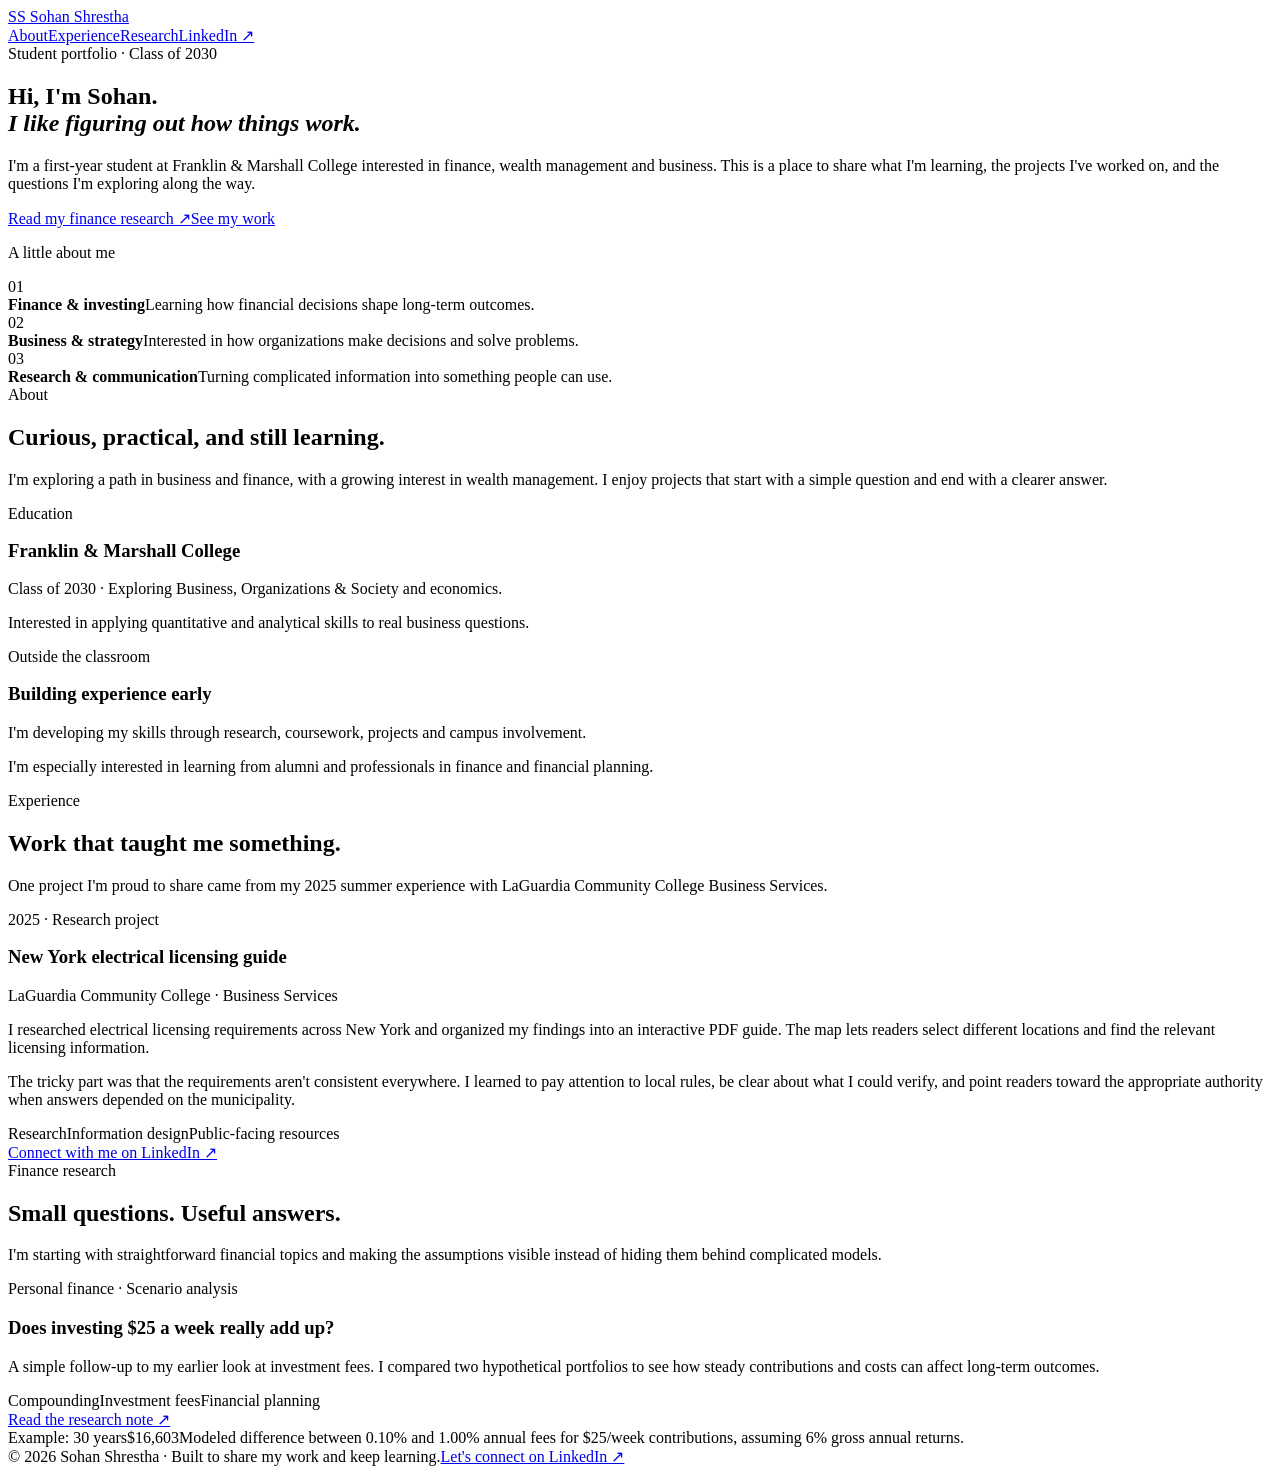
==== index.html @ 9efd0f96 "Add personal finance portfolio homepage" ====
<!doctype html><html lang="en"><head><meta charset="utf-8"><meta name="viewport" content="width=device-width, initial-scale=1"><meta name="description" content="Sohan Shrestha's personal website. A Franklin & Marshall College student interested in finance, wealth management, business and independent research."><title>Sohan Shrestha | Finance & Research</title><link rel="icon" type="image/svg+xml" href="favicon.svg"><link rel="stylesheet" href="styles.css"></head><body>
<header class="site-header"><nav class="nav wrap" aria-label="Main navigation"><a class="brand" href="index.html"><span class="brand-mark">SS</span> Sohan Shrestha</a><div class="nav-links"><a href="#about">About</a><a href="#experience">Experience</a><a href="#research">Research</a><a class="nav-cta" href="https://www.linkedin.com/in/sohvn/" target="_blank" rel="noopener noreferrer">LinkedIn ↗</a></div></nav></header>
<main><section class="hero wrap"><div class="hero-grid"><div><span class="eyebrow">Student portfolio · Class of 2030</span><h1>Hi, I'm Sohan.<br><em>I like figuring out how things work.</em></h1><p class="lead">I'm a first-year student at Franklin & Marshall College interested in finance, wealth management and business. This is a place to share what I'm learning, the projects I've worked on, and the questions I'm exploring along the way.</p><div class="actions"><a class="btn primary" href="research.html">Read my finance research ↗</a><a class="btn secondary" href="#experience">See my work</a></div></div><aside class="profile-note" aria-label="Current interests"><p class="small-title">A little about me</p><div class="note-line"><div class="note-icon">01</div><div><strong>Finance & investing</strong><span>Learning how financial decisions shape long-term outcomes.</span></div></div><div class="note-line"><div class="note-icon">02</div><div><strong>Business & strategy</strong><span>Interested in how organizations make decisions and solve problems.</span></div></div><div class="note-line"><div class="note-icon">03</div><div><strong>Research & communication</strong><span>Turning complicated information into something people can use.</span></div></div></aside></div></section>
<section class="section" id="about"><div class="wrap"><div class="section-header"><span class="eyebrow">About</span><h2>Curious, practical, and still learning.</h2><p class="section-intro">I'm exploring a path in business and finance, with a growing interest in wealth management. I enjoy projects that start with a simple question and end with a clearer answer.</p></div><div class="split"><div class="card"><span class="pill">Education</span><h3 style="margin-top:17px">Franklin & Marshall College</h3><p>Class of 2030 · Exploring Business, Organizations & Society and economics.</p><p>Interested in applying quantitative and analytical skills to real business questions.</p></div><div class="card"><span class="pill">Outside the classroom</span><h3 style="margin-top:17px">Building experience early</h3><p>I'm developing my skills through research, coursework, projects and campus involvement.</p><p>I'm especially interested in learning from alumni and professionals in finance and financial planning.</p></div></div></div></section>
<section class="section" id="experience"><div class="wrap"><div class="section-header"><span class="eyebrow">Experience</span><h2>Work that taught me something.</h2><p class="section-intro">One project I'm proud to share came from my 2025 summer experience with LaGuardia Community College Business Services.</p></div><div class="card"><span class="pill">2025 · Research project</span><h3 style="margin-top:17px">New York electrical licensing guide</h3><div class="experience-meta">LaGuardia Community College · Business Services</div><p>I researched electrical licensing requirements across New York and organized my findings into an interactive PDF guide. The map lets readers select different locations and find the relevant licensing information.</p><p>The tricky part was that the requirements aren't consistent everywhere. I learned to pay attention to local rules, be clear about what I could verify, and point readers toward the appropriate authority when answers depended on the municipality.</p><div class="mini-tags"><span class="mini-tag">Research</span><span class="mini-tag">Information design</span><span class="mini-tag">Public-facing resources</span></div><a class="text-link" href="https://www.linkedin.com/in/sohvn/" target="_blank" rel="noopener noreferrer">Connect with me on LinkedIn ↗</a></div></div></section>
<section class="section" id="research"><div class="wrap"><div class="section-header"><span class="eyebrow">Finance research</span><h2>Small questions. Useful answers.</h2><p class="section-intro">I'm starting with straightforward financial topics and making the assumptions visible instead of hiding them behind complicated models.</p></div><article class="research-card"><div class="research-content"><span class="pill">Personal finance · Scenario analysis</span><h3>Does investing $25 a week really add up?</h3><p>A simple follow-up to my earlier look at investment fees. I compared two hypothetical portfolios to see how steady contributions and costs can affect long-term outcomes.</p><div class="mini-tags"><span class="mini-tag">Compounding</span><span class="mini-tag">Investment fees</span><span class="mini-tag">Financial planning</span></div><a class="text-link" href="research.html">Read the research note ↗</a></div><div class="research-stats"><span class="label">Example: 30 years</span><span class="big-number">$16,603</span><span class="sub">Modeled difference between 0.10% and 1.00% annual fees for $25/week contributions, assuming 6% gross annual returns.</span></div></article></div></section></main>
<footer class="footer"><div class="wrap footer-inner"><span>© 2026 Sohan Shrestha · Built to share my work and keep learning.</span><a href="https://www.linkedin.com/in/sohvn/" target="_blank" rel="noopener noreferrer">Let's connect on LinkedIn ↗</a></div></footer></body></html>
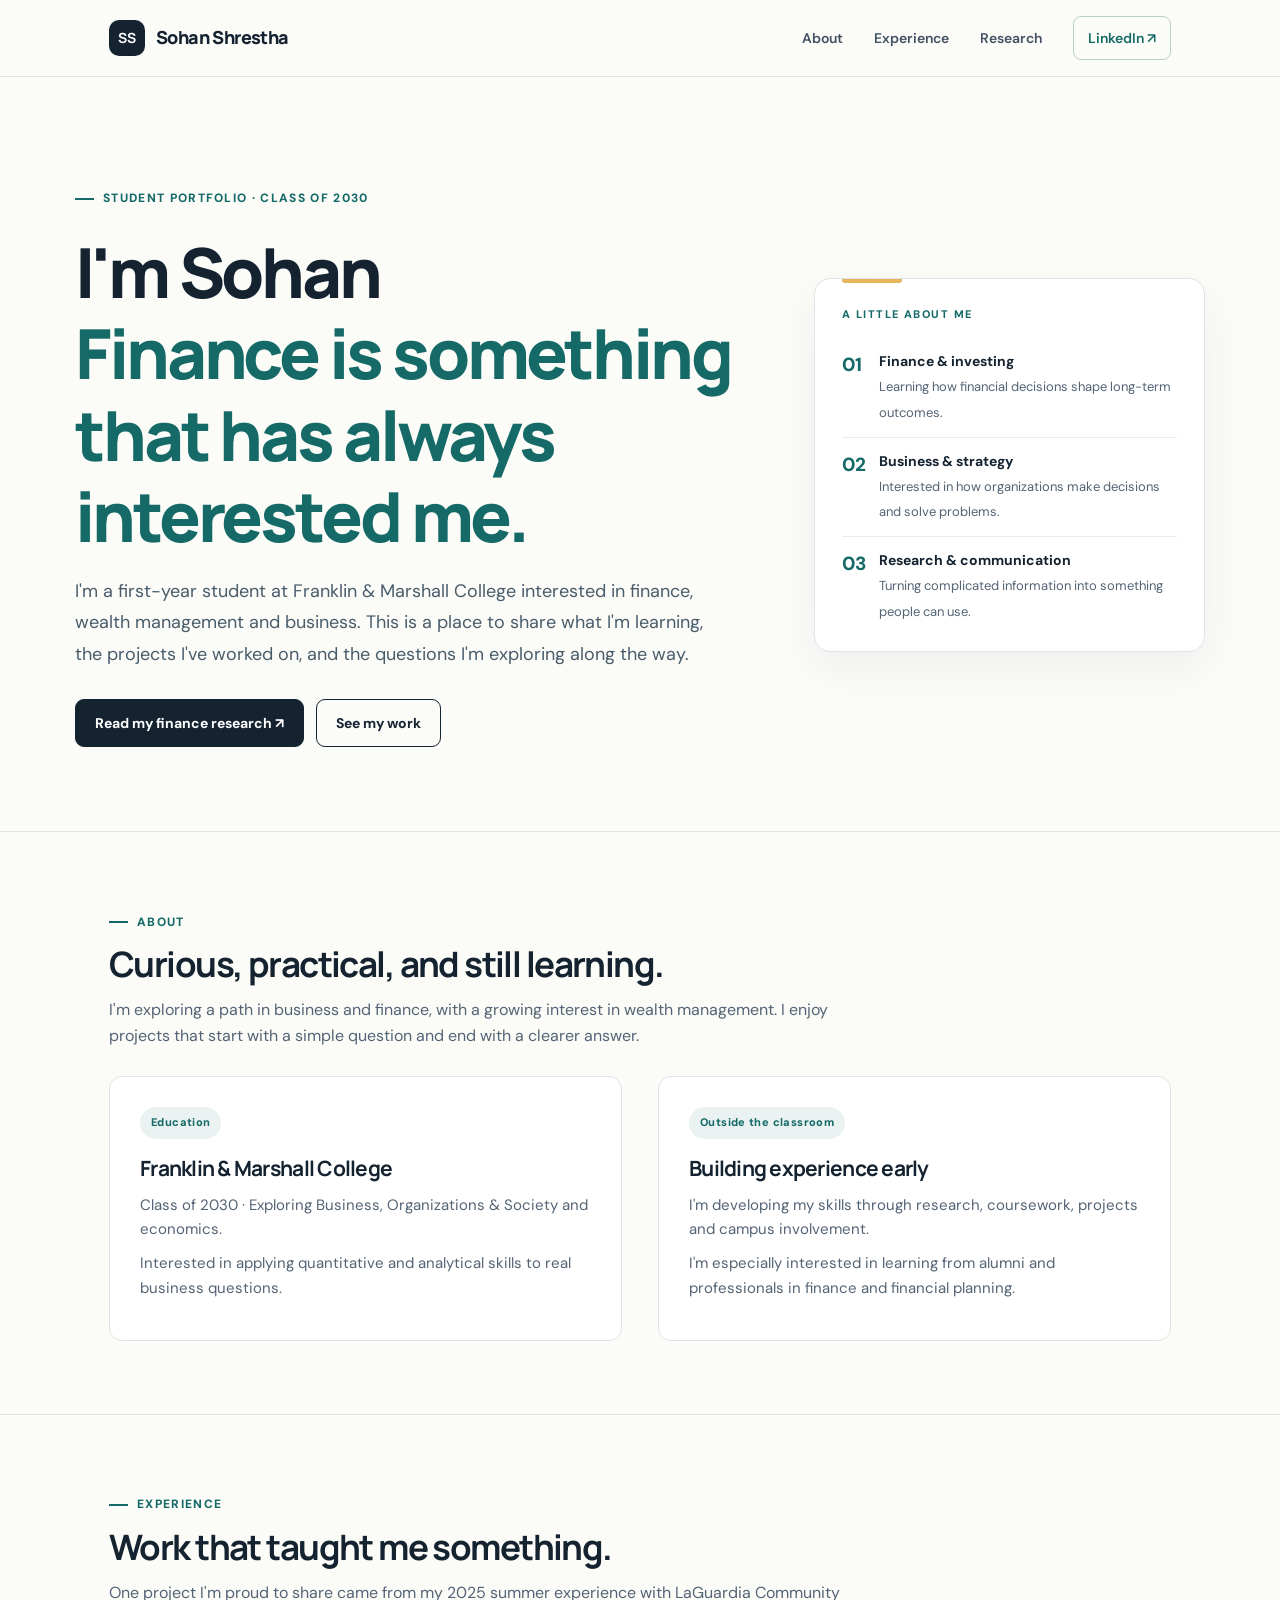
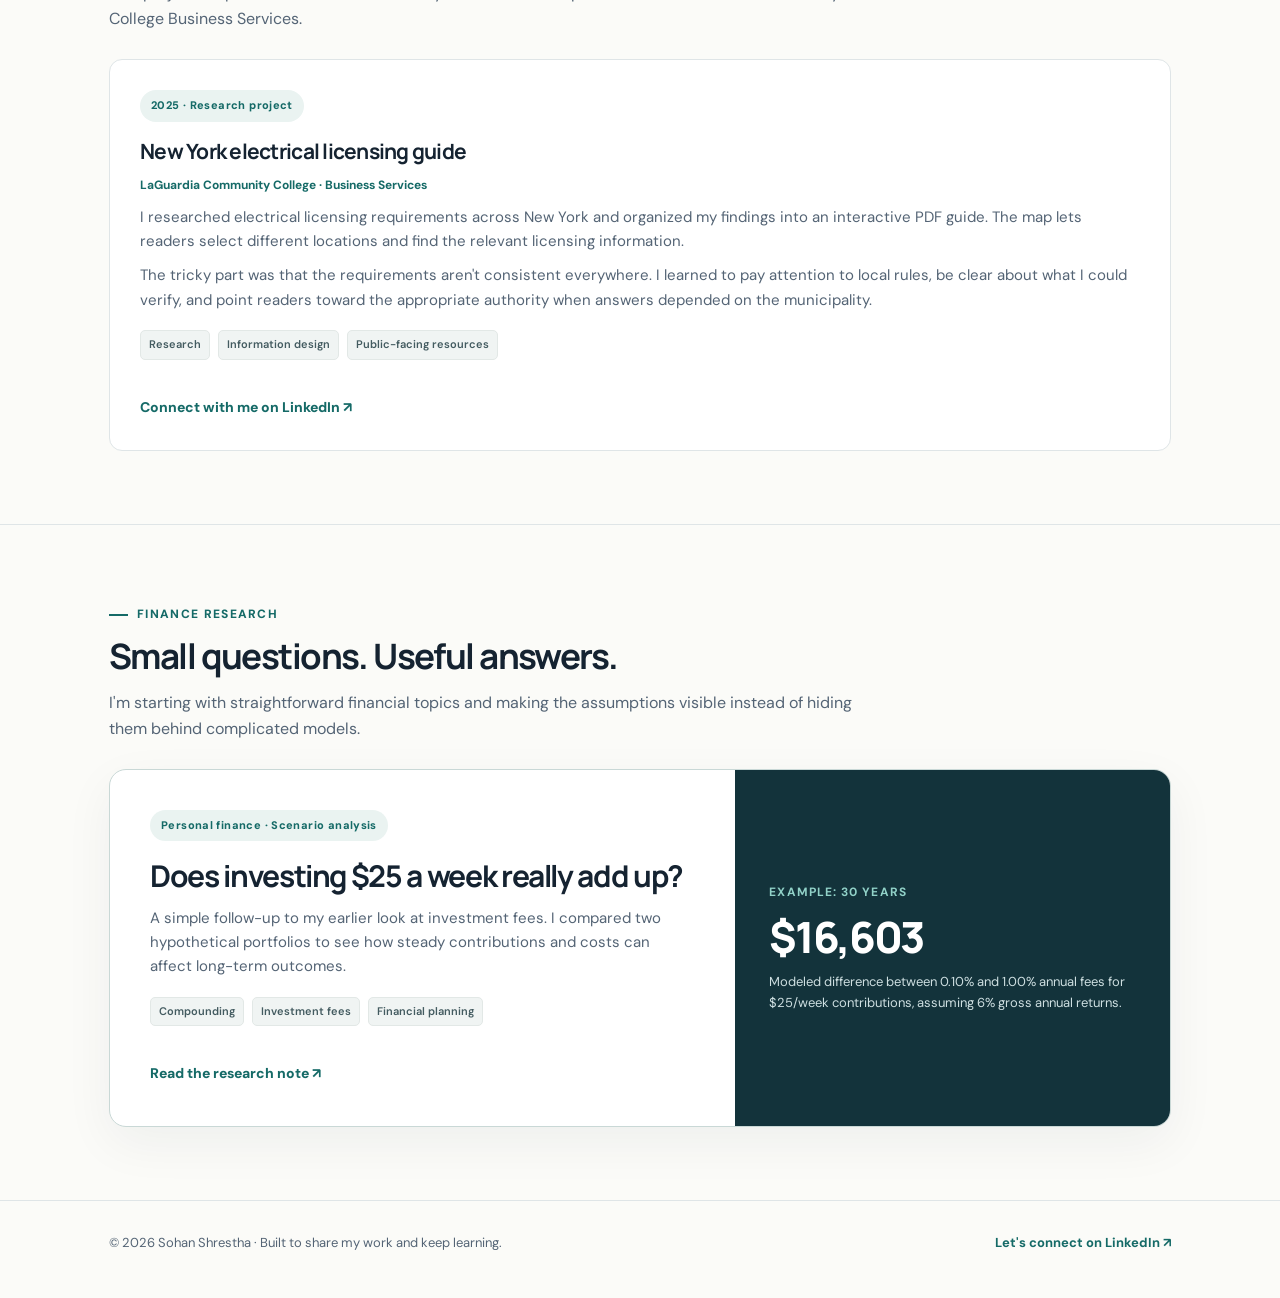
==== commit 6022871e: "Update index.html" ====
--- a/index.html
+++ b/index.html
@@ -1,7 +1,7 @@
 <!doctype html><html lang="en"><head><meta charset="utf-8"><meta name="viewport" content="width=device-width, initial-scale=1"><meta name="description" content="Sohan Shrestha's personal website. A Franklin & Marshall College student interested in finance, wealth management, business and independent research."><title>Sohan Shrestha | Finance & Research</title><link rel="icon" type="image/svg+xml" href="favicon.svg"><link rel="stylesheet" href="styles.css"></head><body>
 <header class="site-header"><nav class="nav wrap" aria-label="Main navigation"><a class="brand" href="index.html"><span class="brand-mark">SS</span> Sohan Shrestha</a><div class="nav-links"><a href="#about">About</a><a href="#experience">Experience</a><a href="#research">Research</a><a class="nav-cta" href="https://www.linkedin.com/in/sohvn/" target="_blank" rel="noopener noreferrer">LinkedIn ↗</a></div></nav></header>
-<main><section class="hero wrap"><div class="hero-grid"><div><span class="eyebrow">Student portfolio · Class of 2030</span><h1>Hi, I'm Sohan.<br><em>I like figuring out how things work.</em></h1><p class="lead">I'm a first-year student at Franklin & Marshall College interested in finance, wealth management and business. This is a place to share what I'm learning, the projects I've worked on, and the questions I'm exploring along the way.</p><div class="actions"><a class="btn primary" href="research.html">Read my finance research ↗</a><a class="btn secondary" href="#experience">See my work</a></div></div><aside class="profile-note" aria-label="Current interests"><p class="small-title">A little about me</p><div class="note-line"><div class="note-icon">01</div><div><strong>Finance & investing</strong><span>Learning how financial decisions shape long-term outcomes.</span></div></div><div class="note-line"><div class="note-icon">02</div><div><strong>Business & strategy</strong><span>Interested in how organizations make decisions and solve problems.</span></div></div><div class="note-line"><div class="note-icon">03</div><div><strong>Research & communication</strong><span>Turning complicated information into something people can use.</span></div></div></aside></div></section>
+<main><section class="hero wrap"><div class="hero-grid"><div><span class="eyebrow">Student portfolio · Class of 2030</span><h1>I'm Sohan<br><em>Finance is something that has always interested me.</em></h1><p class="lead">I'm a first-year student at Franklin & Marshall College interested in finance, wealth management and business. This is a place to share what I'm learning, the projects I've worked on, and the questions I'm exploring along the way.</p><div class="actions"><a class="btn primary" href="research.html">Read my finance research ↗</a><a class="btn secondary" href="#experience">See my work</a></div></div><aside class="profile-note" aria-label="Current interests"><p class="small-title">A little about me</p><div class="note-line"><div class="note-icon">01</div><div><strong>Finance & investing</strong><span>Learning how financial decisions shape long-term outcomes.</span></div></div><div class="note-line"><div class="note-icon">02</div><div><strong>Business & strategy</strong><span>Interested in how organizations make decisions and solve problems.</span></div></div><div class="note-line"><div class="note-icon">03</div><div><strong>Research & communication</strong><span>Turning complicated information into something people can use.</span></div></div></aside></div></section>
 <section class="section" id="about"><div class="wrap"><div class="section-header"><span class="eyebrow">About</span><h2>Curious, practical, and still learning.</h2><p class="section-intro">I'm exploring a path in business and finance, with a growing interest in wealth management. I enjoy projects that start with a simple question and end with a clearer answer.</p></div><div class="split"><div class="card"><span class="pill">Education</span><h3 style="margin-top:17px">Franklin & Marshall College</h3><p>Class of 2030 · Exploring Business, Organizations & Society and economics.</p><p>Interested in applying quantitative and analytical skills to real business questions.</p></div><div class="card"><span class="pill">Outside the classroom</span><h3 style="margin-top:17px">Building experience early</h3><p>I'm developing my skills through research, coursework, projects and campus involvement.</p><p>I'm especially interested in learning from alumni and professionals in finance and financial planning.</p></div></div></div></section>
 <section class="section" id="experience"><div class="wrap"><div class="section-header"><span class="eyebrow">Experience</span><h2>Work that taught me something.</h2><p class="section-intro">One project I'm proud to share came from my 2025 summer experience with LaGuardia Community College Business Services.</p></div><div class="card"><span class="pill">2025 · Research project</span><h3 style="margin-top:17px">New York electrical licensing guide</h3><div class="experience-meta">LaGuardia Community College · Business Services</div><p>I researched electrical licensing requirements across New York and organized my findings into an interactive PDF guide. The map lets readers select different locations and find the relevant licensing information.</p><p>The tricky part was that the requirements aren't consistent everywhere. I learned to pay attention to local rules, be clear about what I could verify, and point readers toward the appropriate authority when answers depended on the municipality.</p><div class="mini-tags"><span class="mini-tag">Research</span><span class="mini-tag">Information design</span><span class="mini-tag">Public-facing resources</span></div><a class="text-link" href="https://www.linkedin.com/in/sohvn/" target="_blank" rel="noopener noreferrer">Connect with me on LinkedIn ↗</a></div></div></section>
 <section class="section" id="research"><div class="wrap"><div class="section-header"><span class="eyebrow">Finance research</span><h2>Small questions. Useful answers.</h2><p class="section-intro">I'm starting with straightforward financial topics and making the assumptions visible instead of hiding them behind complicated models.</p></div><article class="research-card"><div class="research-content"><span class="pill">Personal finance · Scenario analysis</span><h3>Does investing $25 a week really add up?</h3><p>A simple follow-up to my earlier look at investment fees. I compared two hypothetical portfolios to see how steady contributions and costs can affect long-term outcomes.</p><div class="mini-tags"><span class="mini-tag">Compounding</span><span class="mini-tag">Investment fees</span><span class="mini-tag">Financial planning</span></div><a class="text-link" href="research.html">Read the research note ↗</a></div><div class="research-stats"><span class="label">Example: 30 years</span><span class="big-number">$16,603</span><span class="sub">Modeled difference between 0.10% and 1.00% annual fees for $25/week contributions, assuming 6% gross annual returns.</span></div></article></div></section></main>
-<footer class="footer"><div class="wrap footer-inner"><span>© 2026 Sohan Shrestha · Built to share my work and keep learning.</span><a href="https://www.linkedin.com/in/sohvn/" target="_blank" rel="noopener noreferrer">Let's connect on LinkedIn ↗</a></div></footer></body></html>+<footer class="footer"><div class="wrap footer-inner"><span>© 2026 Sohan Shrestha · Built to share my work and keep learning.</span><a href="https://www.linkedin.com/in/sohvn/" target="_blank" rel="noopener noreferrer">Let's connect on LinkedIn ↗</a></div></footer></body></html>
--- a/styles.css
+++ b/styles.css
@@ -0,0 +1,7 @@
+@import url('https://fonts.googleapis.com/css2?family=DM+Sans:wght@400;500;600;700&family=Manrope:wght@400;500;600;700;800&display=swap');
+:root {--bg:#fbfbf8;--surface:#ffffff;--ink:#152331;--muted:#546475;--line:#dfe5e7;--accent:#156a67;--pale:#eaf3f1;--gold:#e7b45b;--shadow:0 16px 50px rgba(14,38,47,.055)}
+*{box-sizing:border-box}html{scroll-behavior:smooth}body{background:var(--bg);color:var(--ink);margin:0;font-family:'DM Sans',system-ui,-apple-system,BlinkMacSystemFont,'Segoe UI',sans-serif;line-height:1.62}a{color:inherit}a:focus-visible,button:focus-visible,input:focus-visible{outline:3px solid #73b8b0;outline-offset:3px}a{text-decoration:none}.wrap{max-width:1130px;margin:auto;padding:0 34px}.site-header{background:rgba(251,251,248,.94);border-bottom:1px solid var(--line);position:sticky;top:0;z-index:20;backdrop-filter:blur(16px)}.nav{height:76px;display:flex;justify-content:space-between;align-items:center;gap:24px}.brand{display:flex;align-items:center;gap:11px;font-weight:800;letter-spacing:-.6px;font-family:Manrope,system-ui;font-size:18px}.brand-mark{display:inline-grid;place-items:center;background:var(--ink);color:#fff;border-radius:10px;width:36px;height:36px;font-weight:700;font-size:14px;letter-spacing:0}.nav-links{display:flex;align-items:center;gap:31px;font-size:14px;font-weight:600;color:#415062}.nav-links a:hover{color:var(--accent)}.nav-links .nav-cta{border:1px solid #b8cecc;color:var(--accent);padding:10px 14px;border-radius:8px}.hero{padding:105px 0 84px}.hero-grid{display:grid;grid-template-columns:1.4fr .83fr;gap:80px;align-items:center}.eyebrow{display:inline-flex;align-items:center;gap:9px;font-size:12px;letter-spacing:.11em;text-transform:uppercase;color:var(--accent);font-weight:800}.eyebrow::before{content:"";display:inline-block;width:19px;height:2px;background:var(--accent)}h1,h2,h3,p{margin-top:0}h1,h2,h3{font-family:Manrope,system-ui;line-height:1.18;letter-spacing:-.045em}h1{font-size:clamp(42px,5.5vw,69px);margin:22px 0 20px;max-width:760px;font-weight:800}h1 em{font-style:normal;color:var(--accent)}.lead{font-size:18px;line-height:1.73;color:#485c6a;max-width:690px;margin-bottom:29px}.actions{display:flex;flex-wrap:wrap;gap:12px}.btn{display:inline-flex;align-items:center;justify-content:center;padding:12px 19px;border-radius:9px;font-weight:700;font-size:14px;border:1px solid var(--ink);transition:.18s;cursor:pointer}.btn.primary{background:var(--ink);color:#fff}.btn.primary:hover{background:var(--accent);border-color:var(--accent)}.btn.secondary{background:transparent;color:var(--ink)}.btn.secondary:hover{background:var(--pale)}.profile-note{background:var(--surface);border:1px solid var(--line);border-radius:16px;padding:27px;box-shadow:var(--shadow);position:relative}.profile-note::before{content:'';position:absolute;width:60px;height:4px;background:var(--gold);top:0;left:27px;border-radius:0 0 3px 3px}.small-title{font-size:11px;letter-spacing:.13em;text-transform:uppercase;font-weight:800;color:var(--accent);margin-bottom:15px}.note-line{display:flex;gap:13px;align-items:flex-start;padding:12px 0;border-bottom:1px solid #e8ecec}.note-line:last-child{border-bottom:0;padding-bottom:0}.note-icon{color:var(--accent);font-weight:800;font-size:19px;width:24px;flex-shrink:0}.note-line strong{display:block;font-size:14px}.note-line span{color:var(--muted);font-size:13px}.section{padding:73px 0;border-top:1px solid var(--line)}.section-header{max-width:750px;margin-bottom:27px}.section-header h2{font-size:35px;margin:12px 0}.section-intro{color:var(--muted);font-size:16px}.split{display:grid;grid-template-columns:1fr 1fr;gap:36px}.card{background:var(--surface);border:1px solid var(--line);border-radius:13px;padding:30px}.card h3{font-size:21px;letter-spacing:-.035em;margin:0 0 12px}.card p{color:var(--muted);font-size:15px;margin-bottom:10px}.pill{display:inline-flex;border-radius:100px;font-size:11px;letter-spacing:.035em;font-weight:800;padding:7px 11px;background:var(--pale);color:var(--accent)}.experience-meta{color:var(--accent);font-weight:700;font-size:12px;margin:13px 0 9px}.research-card{border:1px solid #c9d8d6;border-radius:17px;display:grid;grid-template-columns:1.18fr .82fr;overflow:hidden;background:#fff;box-shadow:var(--shadow)}.research-content{padding:40px}.research-content h3{font-size:30px;margin:17px 0 12px}.research-content p{font-size:15px;color:var(--muted);max-width:620px}.research-stats{background:#13333b;color:#fff;padding:44px 34px;display:flex;flex-direction:column;justify-content:center;gap:11px}.big-number{font-size:43px;font-family:Manrope;letter-spacing:-.055em;font-weight:800;line-height:1.1}.research-stats .sub{font-size:13px;color:#cedfe1}.research-stats .label{color:#91d2c8;font-size:12px;text-transform:uppercase;letter-spacing:.09em;font-weight:700}.text-link{display:inline-flex;color:var(--accent);font-weight:800;font-size:14px;gap:9px;margin-top:18px}.text-link:hover{text-decoration:underline}.mini-tags{display:flex;flex-wrap:wrap;gap:8px;margin:18px 0}.mini-tag{background:#f0f4f3;border:1px solid #e2e8e6;color:#435b60;border-radius:5px;padding:5px 8px;font-size:11px;font-weight:600}.footer{border-top:1px solid var(--line);padding:31px 0 45px;color:var(--muted);font-size:13px}.footer-inner{display:flex;align-items:center;justify-content:space-between;gap:15px}.footer a{font-weight:700;color:var(--accent)}
+/* Research */
+.article-hero{padding:77px 0 40px}.article-hero h1{font-size:clamp(35px,5vw,59px);max-width:850px;margin:17px 0}.article-hero .lead{max-width:780px}.article-kicker{font-size:12px;color:#667b7f;font-weight:600}.back{font-size:13px;color:var(--accent);font-weight:800}.article-body{max-width:875px;margin:auto;padding:0 34px 80px}.article-body section{margin:39px 0}.article-body h2{font-size:27px;margin-bottom:13px}.article-body p{font-size:16px;color:#425562}.metric-grid{display:grid;grid-template-columns:repeat(3,1fr);gap:13px;margin:27px 0}.metric{padding:20px;border-radius:12px;border:1px solid var(--line);background:#fff}.metric span{display:block;color:#61707c;font-size:12px;margin-bottom:7px}.metric strong{display:block;font-family:Manrope;font-size:25px;letter-spacing:-.05em}.table-wrap{overflow-x:auto;border:1px solid var(--line);border-radius:11px;background:#fff}table{width:100%;border-collapse:collapse;min-width:560px}th{text-align:left;background:#eff5f3;font-size:12px;color:#345257;padding:14px}td{padding:14px;font-size:14px;border-top:1px solid var(--line)}td:not(:first-child),th:not(:first-child){text-align:right;font-variant-numeric:tabular-nums}.caption{font-size:12px!important;color:#637580!important;line-height:1.6;margin-top:9px}.callout{border-left:4px solid var(--accent);background:var(--pale);padding:18px 22px;border-radius:0 10px 10px 0}.callout p{margin:0!important;color:#315553!important}.sources{padding-left:18px;color:#435a65}.sources li{margin-bottom:9px;overflow-wrap:anywhere}.sources a{color:var(--accent);text-decoration:underline}.calculator{border:1px solid #c8d8d6;background:white;border-radius:15px;padding:24px;box-shadow:var(--shadow)}.calc-header{display:flex;align-items:center;justify-content:space-between;gap:14px;margin-bottom:15px}.calc-header h3{margin:0;font-size:21px}.calc-controls{display:grid;grid-template-columns:1fr 1fr;gap:18px}.calc-field label{display:block;font-size:12px;color:#576a75;font-weight:800;margin-bottom:7px}.calc-field select,.calc-field input{width:100%;background:#fff;border:1px solid #cbd8d8;border-radius:7px;color:var(--ink);font:inherit;font-size:15px;padding:10px}.calc-results{display:grid;grid-template-columns:1fr 1fr;gap:10px;margin-top:19px}.calc-result{padding:16px;background:#f0f5f3;border-radius:9px}.calc-result b{display:block;font-size:26px;letter-spacing:-.03em;font-family:Manrope}.calc-result small{color:var(--muted);font-size:12px}.calc-result.good{background:#e1f1ee}.viz{display:grid;gap:13px;margin:24px 0}.bar-row{display:grid;grid-template-columns:130px 1fr 95px;gap:12px;align-items:center;font-size:12px;font-weight:700}.bar-track{height:17px;border-radius:3px;background:#e8eeee;overflow:hidden}.bar-fill{height:100%;border-radius:3px;background:var(--accent)}.bar-fill.expensive{background:#9eaeae}.key-points{padding-left:22px;color:#425562}.key-points li{margin-bottom:8px}.note{font-size:13px;color:#657680}.noscript{color:#8d3d2f}
+@media(max-width:850px){.hero-grid,.research-card,.split{grid-template-columns:1fr}.hero{padding:76px 0 60px}.hero-grid{gap:33px}.research-stats{min-height:160px}.nav-links{gap:14px}.nav-links a:nth-child(2){display:none}.bar-row{grid-template-columns:110px 1fr 82px}.wrap{padding:0 23px}}
+@media(max-width:560px){.nav{height:66px}.brand{font-size:15px}.nav-links{font-size:12px;gap:10px}.nav-links a:nth-child(1){display:none}.nav-links .nav-cta{padding:8px 10px}h1{font-size:42px}.lead{font-size:16px}.hero{padding:52px 0 44px}.section{padding:52px 0}.section-header h2{font-size:30px}.card{padding:23px}.research-content{padding:25px}.research-content h3{font-size:25px}.research-stats{padding:28px}.footer-inner{align-items:flex-start;flex-direction:column}.article-hero{padding:49px 0 25px}.article-body{padding:0 22px 55px}.metric-grid{grid-template-columns:1fr}.metric{padding:16px}.calc-controls,.calc-results{grid-template-columns:1fr}.bar-row{grid-template-columns:87px 1fr 72px;gap:8px;font-size:11px}}
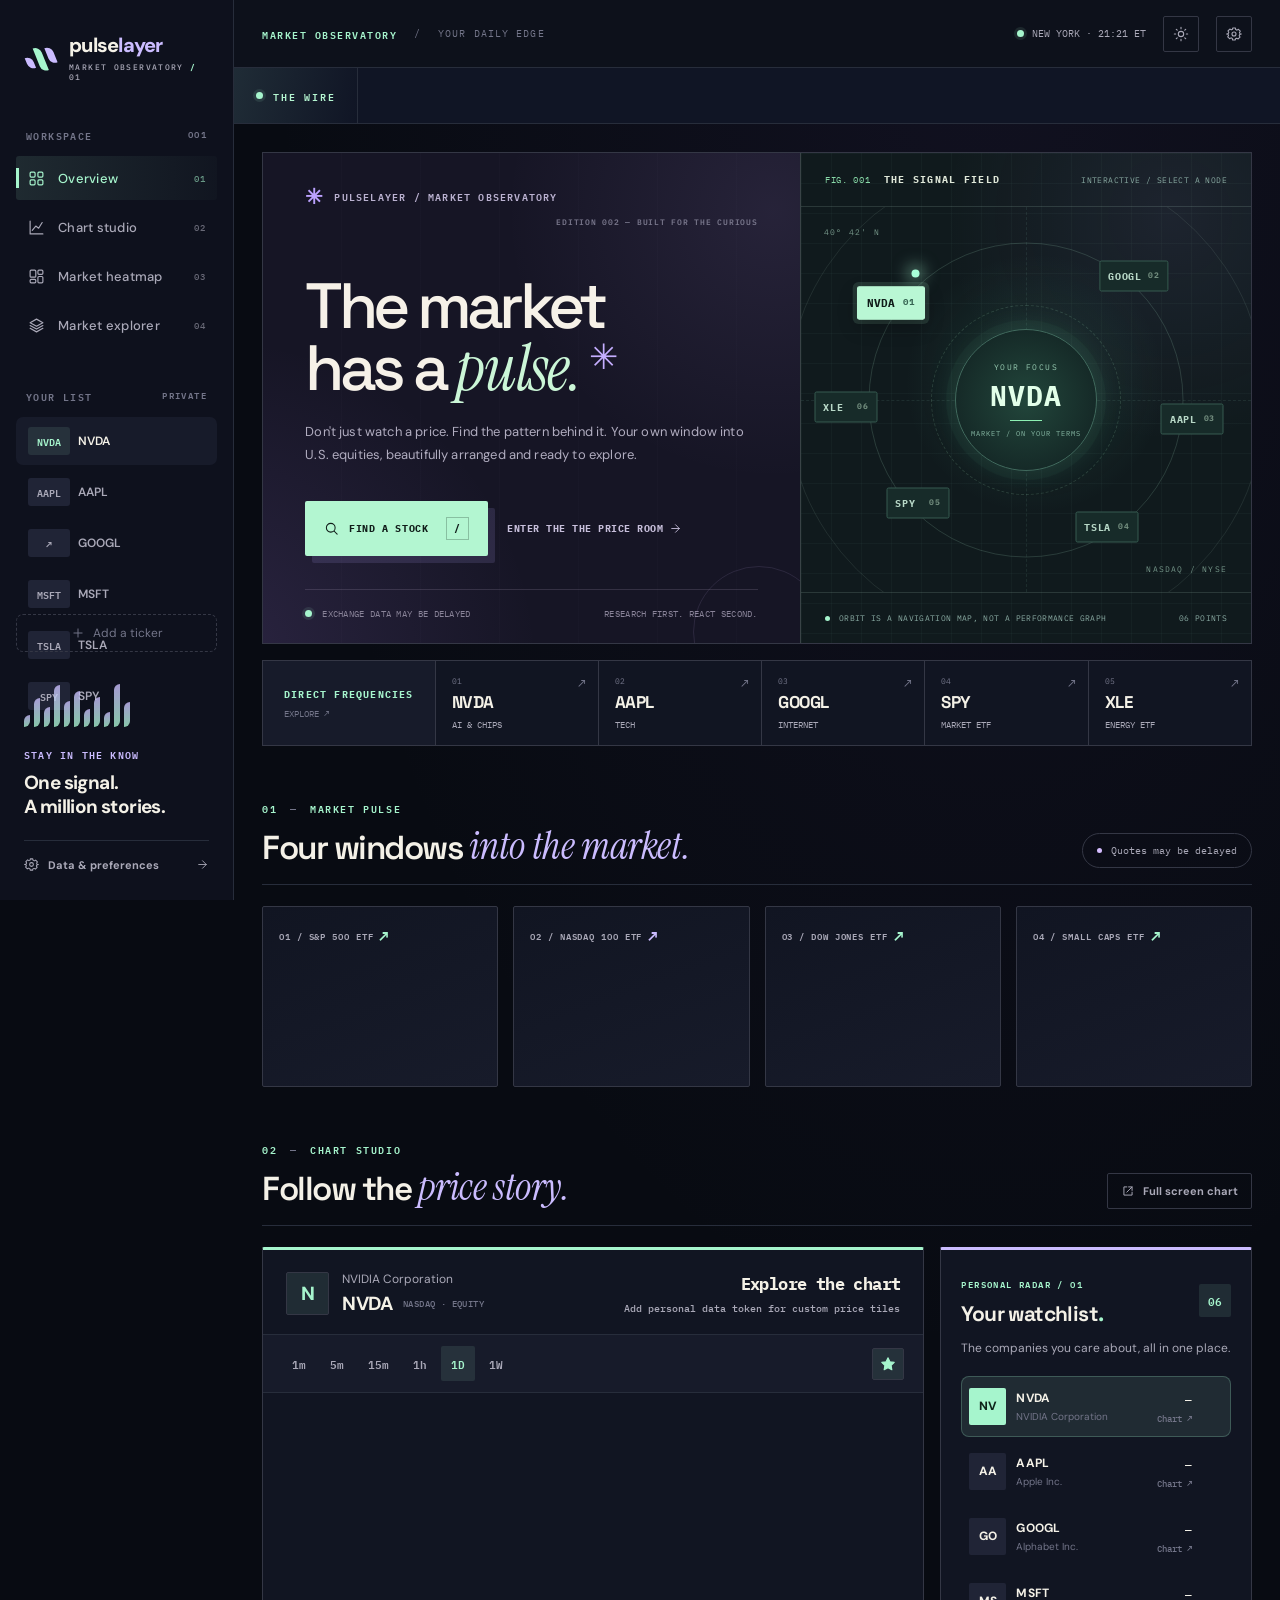
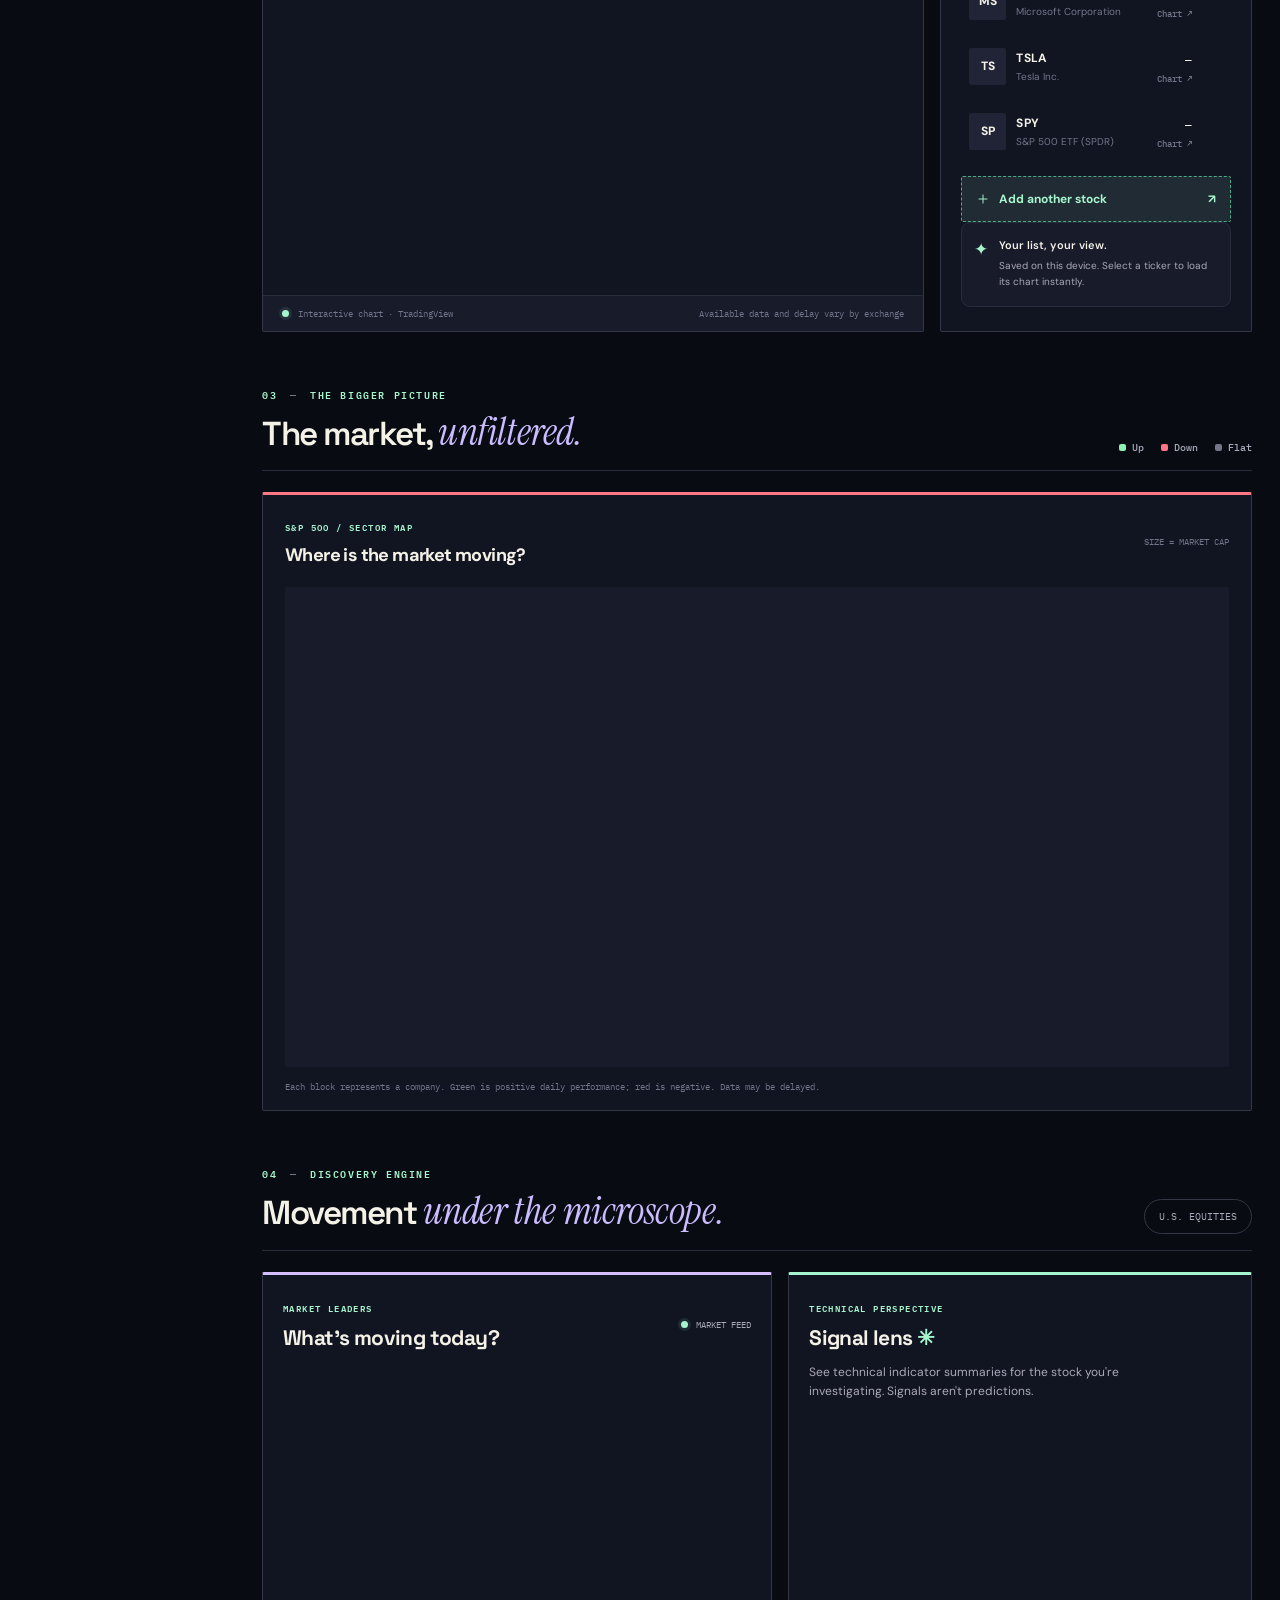
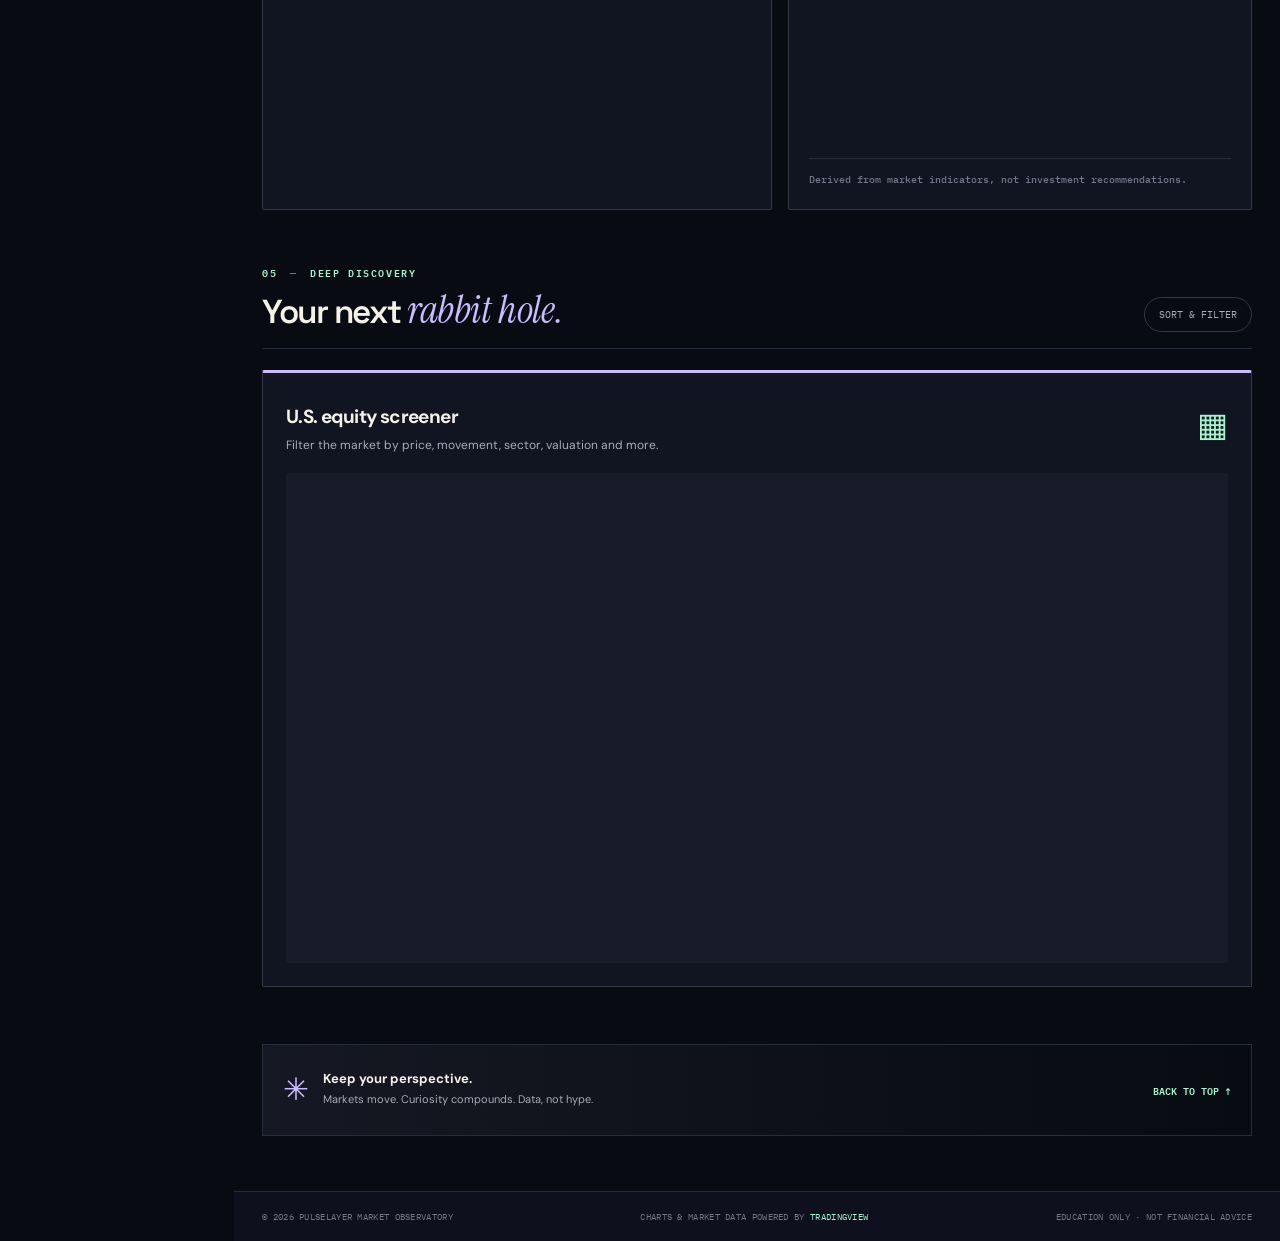
==== commit fa402217: "Launch PulseLayer Market Observatory as the sole homepage" ====
--- a/index.html
+++ b/index.html
@@ -1,7 +1,558 @@
-<!doctype html><html lang="en"><head><meta charset="utf-8"><meta name="viewport" content="width=device-width, initial-scale=1"><meta name="description" content="Sohan Shrestha's personal website. A Franklin & Marshall College student interested in finance, wealth management, business and independent research."><title>Sohan Shrestha | Finance & Research</title><link rel="icon" type="image/svg+xml" href="favicon.svg"><link rel="stylesheet" href="styles.css"></head><body>
-<header class="site-header"><nav class="nav wrap" aria-label="Main navigation"><a class="brand" href="index.html"><span class="brand-mark">SS</span> Sohan Shrestha</a><div class="nav-links"><a href="#about">About</a><a href="#experience">Experience</a><a href="#research">Research</a><a class="nav-cta" href="https://www.linkedin.com/in/sohvn/" target="_blank" rel="noopener noreferrer">LinkedIn ↗</a></div></nav></header>
-<main><section class="hero wrap"><div class="hero-grid"><div><span class="eyebrow">Student portfolio · Class of 2030</span><h1>I'm Sohan<br><em>Finance is something that has always interested me.</em></h1><p class="lead">I'm a first-year student at Franklin & Marshall College interested in finance, wealth management and business. This is a place to share what I'm learning, the projects I've worked on, and the questions I'm exploring along the way.</p><div class="actions"><a class="btn primary" href="research.html">Read my finance research ↗</a><a class="btn secondary" href="#experience">See my work</a></div></div><aside class="profile-note" aria-label="Current interests"><p class="small-title">A little about me</p><div class="note-line"><div class="note-icon">01</div><div><strong>Finance & investing</strong><span>Learning how financial decisions shape long-term outcomes.</span></div></div><div class="note-line"><div class="note-icon">02</div><div><strong>Business & strategy</strong><span>Interested in how organizations make decisions and solve problems.</span></div></div><div class="note-line"><div class="note-icon">03</div><div><strong>Research & communication</strong><span>Turning complicated information into something people can use.</span></div></div></aside></div></section>
-<section class="section" id="about"><div class="wrap"><div class="section-header"><span class="eyebrow">About</span><h2>Curious, practical, and still learning.</h2><p class="section-intro">I'm exploring a path in business and finance, with a growing interest in wealth management. I enjoy projects that start with a simple question and end with a clearer answer.</p></div><div class="split"><div class="card"><span class="pill">Education</span><h3 style="margin-top:17px">Franklin & Marshall College</h3><p>Class of 2030 · Exploring Business, Organizations & Society and economics.</p><p>Interested in applying quantitative and analytical skills to real business questions.</p></div><div class="card"><span class="pill">Outside the classroom</span><h3 style="margin-top:17px">Building experience early</h3><p>I'm developing my skills through research, coursework, projects and campus involvement.</p><p>I'm especially interested in learning from alumni and professionals in finance and financial planning.</p></div></div></div></section>
-<section class="section" id="experience"><div class="wrap"><div class="section-header"><span class="eyebrow">Experience</span><h2>Work that taught me something.</h2><p class="section-intro">One project I'm proud to share came from my 2025 summer experience with LaGuardia Community College Business Services.</p></div><div class="card"><span class="pill">2025 · Research project</span><h3 style="margin-top:17px">New York electrical licensing guide</h3><div class="experience-meta">LaGuardia Community College · Business Services</div><p>I researched electrical licensing requirements across New York and organized my findings into an interactive PDF guide. The map lets readers select different locations and find the relevant licensing information.</p><p>The tricky part was that the requirements aren't consistent everywhere. I learned to pay attention to local rules, be clear about what I could verify, and point readers toward the appropriate authority when answers depended on the municipality.</p><div class="mini-tags"><span class="mini-tag">Research</span><span class="mini-tag">Information design</span><span class="mini-tag">Public-facing resources</span></div><a class="text-link" href="https://www.linkedin.com/in/sohvn/" target="_blank" rel="noopener noreferrer">Connect with me on LinkedIn ↗</a></div></div></section>
-<section class="section" id="research"><div class="wrap"><div class="section-header"><span class="eyebrow">Finance research</span><h2>Small questions. Useful answers.</h2><p class="section-intro">I'm starting with straightforward financial topics and making the assumptions visible instead of hiding them behind complicated models.</p></div><article class="research-card"><div class="research-content"><span class="pill">Personal finance · Scenario analysis</span><h3>Does investing $25 a week really add up?</h3><p>A simple follow-up to my earlier look at investment fees. I compared two hypothetical portfolios to see how steady contributions and costs can affect long-term outcomes.</p><div class="mini-tags"><span class="mini-tag">Compounding</span><span class="mini-tag">Investment fees</span><span class="mini-tag">Financial planning</span></div><a class="text-link" href="research.html">Read the research note ↗</a></div><div class="research-stats"><span class="label">Example: 30 years</span><span class="big-number">$16,603</span><span class="sub">Modeled difference between 0.10% and 1.00% annual fees for $25/week contributions, assuming 6% gross annual returns.</span></div></article></div></section></main>
-<footer class="footer"><div class="wrap footer-inner"><span>© 2026 Sohan Shrestha · Built to share my work and keep learning.</span><a href="https://www.linkedin.com/in/sohvn/" target="_blank" rel="noopener noreferrer">Let's connect on LinkedIn ↗</a></div></footer></body></html>
+<!doctype html>
+<html lang="en">
+<head>
+  <meta charset="utf-8">
+  <meta name="viewport" content="width=device-width, initial-scale=1">
+  <meta name="theme-color" content="#080d16">
+  <meta name="description" content="PulseLayer — an independent market observatory. Interactive U.S. stock charts, constellations, sector maps, movers and a private watchlist.">
+  <title>PulseLayer — The Market Observatory</title>
+  <link rel="icon" href="[data-uri]" type="image/svg+xml">
+  <link rel="preconnect" href="https://fonts.googleapis.com">
+  <link rel="preconnect" href="https://fonts.gstatic.com" crossorigin>
+  <link href="https://fonts.googleapis.com/css2?family=DM+Sans:wght@400;500;600;700;800&family=IBM+Plex+Mono:wght@400;500;600;700&family=Space+Grotesk:wght@400;500;600;700&family=Instrument+Serif:ital@0;1&display=swap" rel="stylesheet">
+  <style>
+:root{color-scheme:dark;--bg:#080d16;--side:#0c121c;--panel:#0f1622;--panel2:#111a28;--panel3:#161f2c;--border:#243040;--border2:#1c2836;--text:#f0f3f7;--muted:#8b97a8;--faint:#5a697b;--accent:#86f0bd;--accent-soft:rgba(134,240,189,.13);--accent-dim:#3da987;--red:#ff817c;--positive:#4adaad;--gold:#e2c384;--top:#0c121b;--shadow:rgba(0,0,0,.32)}
+body[data-theme="light"]{color-scheme:light;--bg:#eef2f3;--side:#f8fafb;--panel:#fff;--panel2:#f5f8f9;--panel3:#e9eff1;--border:#d7dfe3;--border2:#e0e6e9;--text:#172433;--muted:#647385;--faint:#8795a2;--accent:#16996c;--accent-soft:rgba(23,158,108,.10);--accent-dim:#087758;--red:#d84e54;--positive:#15976d;--gold:#b3903e;--top:#fff;--shadow:rgba(19,44,66,.12)}
+*{box-sizing:border-box}html{scroll-behavior:smooth;scroll-padding-top:35px}body{margin:0;background:var(--bg);color:var(--text);font-family:'DM Sans',Arial,sans-serif;font-size:14px;-webkit-font-smoothing:antialiased}button,input,select{font:inherit}button{cursor:pointer}button:focus-visible,a:focus-visible,input:focus-visible,select:focus-visible{outline:2px solid var(--accent);outline-offset:4px}a{color:inherit;text-decoration:none}svg.icon{height:18px;width:18px;fill:none;stroke:currentColor;stroke-width:1.65;stroke-linecap:round;stroke-linejoin:round;flex:none}.icon-sprite{position:absolute;width:0;height:0;overflow:hidden}::selection{background:var(--accent);color:#08110e}.app-shell{display:flex;min-height:100vh}.sidebar{width:250px;flex:none;background:var(--side);border-right:1px solid var(--border2);padding:28px 18px 22px;display:flex;flex-direction:column;position:sticky;top:0;height:100vh;z-index:21;overflow-y:auto}.brand{display:flex;align-items:center;gap:12px;padding:3px 10px 39px}.brand-mark{width:33px;height:33px;display:flex;align-items:center;gap:3px;transform:skew(-13deg)}.brand-mark span{background:var(--accent);width:7px;height:13px;border-radius:2px;display:block}.brand-mark span:nth-child(2){height:26px}.brand-mark span:nth-child(3){height:18px}.brand-word{font-size:19px;font-weight:800;letter-spacing:-.9px;line-height:1.1}.brand-word>span{color:var(--accent)}.brand-word small{font:500 8px 'IBM Plex Mono',monospace;display:block;letter-spacing:1.65px;margin-top:6px;color:var(--muted)}.brand-word small b{color:var(--accent)}.side-section-label,.panel-kicker,.section-kicker,.eyebrow,.pagecrumb,.page-subcrumb,.nav-shortcut,.hero-caption,.hero-actions,.watch-label,.ticker-label,.session-clock,.topbar,.chart-footer,.heatmap-helper,.panel-footer,.note-pill,.radar-tip,.small-live,.search-meta,.search-custom,.provider-status,.end-note>a,.footer{font-family:'IBM Plex Mono',monospace}.side-section-label{padding:0 10px;display:flex;justify-content:space-between;color:var(--faint);font-size:10px;letter-spacing:1.4px;font-weight:600;margin:0 0 12px}.side-section-label span{font-size:9px;color:var(--faint)}.side-nav{display:flex;flex-direction:column;gap:5px}.nav-link{display:flex;align-items:center;gap:13px;color:var(--muted);min-height:44px;padding:0 12px;border-radius:8px;font-size:13px;font-weight:600;transition:background .2s,color .2s;position:relative}.nav-link .icon{height:17px;width:17px}.nav-link:hover{background:var(--panel3);color:var(--text)}.nav-link.active{background:var(--accent-soft);color:var(--accent)}.nav-link.active:before{content:"";position:absolute;left:0;top:12px;bottom:12px;width:2px;background:var(--accent);border-radius:4px}.nav-shortcut{font-size:9px;margin-left:auto;opacity:.58}.watch-label{margin-top:40px}.side-watchlist{display:flex;flex-direction:column;gap:3px;min-height:30px}.side-watchitem{display:flex;align-items:center;gap:8px;width:100%;text-align:left;background:transparent;color:var(--muted);border:0;padding:10px 12px;border-radius:7px;font-weight:600;font-size:12px}.side-watchitem:hover,.side-watchitem.selected{color:var(--text);background:var(--panel2)}.mini-symbol{font:600 10px 'IBM Plex Mono',monospace;background:var(--panel3);color:var(--muted);padding:5px 4px;border-radius:5px;width:42px;text-align:center}.side-watchitem.selected .mini-symbol{background:var(--accent-soft);color:var(--accent)}.side-add{background:transparent;color:var(--faint);border:1px dashed var(--border);min-height:38px;display:flex;align-items:center;justify-content:center;gap:8px;border-radius:7px;margin-top:10px;font-size:12px}.side-add:hover{color:var(--accent);border-color:var(--accent)}.side-add .icon{width:14px;height:14px}.sidebar-bottom{margin-top:auto;padding:22px 8px 0}.signal-decoration{height:53px;display:flex;align-items:end;gap:4px;opacity:.8}.signal-decoration span{width:6px;border-radius:2px;background:linear-gradient(0deg,var(--accent-dim),var(--accent));height:12px}.signal-decoration span:nth-child(2){height:29px}.signal-decoration span:nth-child(3){height:20px}.signal-decoration span:nth-child(4){height:42px}.signal-decoration span:nth-child(5){height:26px}.signal-decoration span:nth-child(6){height:36px}.signal-decoration span:nth-child(7){height:18px}.signal-decoration span:nth-child(8){height:30px}.signal-decoration span:nth-child(9){height:15px}.signal-decoration span:nth-child(10){height:43px}.signal-decoration span:nth-child(11){height:25px}.bottom-kicker{color:var(--accent);font:600 10px 'IBM Plex Mono',monospace;letter-spacing:1.2px;margin:18px 0 8px}.bottom-copy{font-size:19px;letter-spacing:-.6px;font-weight:700;line-height:1.23;margin:0 0 22px}.sidebar-settings{border-top:1px solid var(--border2);border-right:0;border-bottom:0;border-left:0;background:transparent;color:var(--muted);padding:16px 0 0;width:100%;text-align:left;display:flex;gap:9px;align-items:center;font-size:11px;font-weight:700}.sidebar-settings .icon{width:15px;height:15px}.sidebar-settings .arrow{margin-left:auto;width:13px;height:13px}.sidebar-settings:hover{color:var(--accent)}.main-wrap{flex:1;min-width:0}.topbar{height:70px;padding:0 clamp(20px,3vw,54px);display:flex;align-items:center;justify-content:space-between;border-bottom:1px solid var(--border2);background:var(--top);gap:12px}.topbar-left,.topbar-actions{display:flex;align-items:center;gap:17px}.pagecrumb{font-size:10px;font-weight:600;letter-spacing:1.2px}.crumb-div,.page-subcrumb{font-size:10px;color:var(--faint);letter-spacing:1.1px}.session-clock{display:flex;align-items:center;gap:8px;font-size:10px;color:var(--muted)}.tiny-pulse,.live-dot,.small-dot{width:7px;height:7px;border-radius:50%;background:var(--accent);display:inline-block;box-shadow:0 0 0 3px var(--accent-soft)}.icon-button{display:grid;place-items:center;background:transparent;border:1px solid var(--border);color:var(--muted);width:36px;height:36px;border-radius:8px}.icon-button:hover{color:var(--accent);background:var(--accent-soft)}.icon-button .icon{width:16px;height:16px}.menu-toggle{display:none}.ticker-strip{height:52px;display:flex;align-items:center;border-bottom:1px solid var(--border2);background:var(--panel);overflow:hidden}.ticker-label{color:var(--accent);font-weight:600;letter-spacing:1.1px;font-size:10px;white-space:nowrap;height:100%;display:flex;align-items:center;gap:10px;border-right:1px solid var(--border2);padding:0 22px}.ticker-widget{min-width:0;flex:1;height:100%;display:flex;align-items:center}.ticker-widget tv-ticker-tape{width:100%;height:100%;display:block}.main-content{padding:28px clamp(20px,3vw,54px) 55px;max-width:1700px;margin:auto}.hero{min-height:328px;border:1px solid #2a4b50;background:linear-gradient(110deg,#11262c 0%,#10262a 44%,#0a1b20 100%);border-radius:12px;position:relative;overflow:hidden;padding:36px 46px;color:#f1f7f5}.hero::after{content:"";position:absolute;right:-5%;top:0;bottom:0;width:65%;background:radial-gradient(circle at 58% 55%,rgba(81,243,189,.11),transparent 44%),repeating-linear-gradient(0deg,transparent 0px,transparent 22px,rgba(143,244,207,.045) 23px),repeating-linear-gradient(90deg,transparent 0px,transparent 23px,rgba(143,244,207,.038) 24px);pointer-events:none}.hero>*:not(.hero-pattern){position:relative;z-index:1}.hero .eyebrow{color:#85daba;font-size:10px;font-weight:600;display:flex;align-items:center;gap:11px;letter-spacing:1.7px}.eyebrow-line{width:17px;height:1px;background:#7fdbbb}.eyebrow-index{color:#54776e}.hero h1{font-size:clamp(32px,3.4vw,52px);line-height:1.12;letter-spacing:-2.3px;font-weight:600;margin:20px 0 12px;max-width:690px}.hero h1 em{font-style:normal;color:#82efc0}.hero p{color:#b2c9c4;max-width:475px;font-size:14px;line-height:1.65;margin:0}.hero-actions{display:flex;align-items:center;gap:25px;margin-top:23px}.btn-primary{border:0;background:#94efbf;color:#082018;font-size:12px;letter-spacing:.1px;font-weight:800;display:inline-flex;justify-content:center;align-items:center;gap:10px;border-radius:7px;padding:14px 17px;transition:transform .2s,background .2s}.btn-primary:hover{background:#c2fbdc;transform:translateY(-1px)}.btn-primary .icon{height:15px;width:15px}.text-link{font-size:11px;font-weight:700;color:#c5ded8;display:flex;align-items:center;gap:6px}.text-link .icon{height:13px;width:13px}.text-link:hover{color:#8bfac7}.hero-caption{position:absolute!important;bottom:21px;right:25px;color:#557f79;font-size:8px;letter-spacing:1.2px}.hero-caption span{color:#83d5b6;padding:0 4px}.hero-pattern{position:absolute;right:0;top:0;bottom:0;width:55%;pointer-events:none}.orbit{position:absolute;border:1px solid rgba(119,220,184,.17);border-radius:50%;top:50%;left:57%;transform:translate(-50%,-50%)}.orbit-1{width:185px;height:185px}.orbit-2{width:305px;height:305px}.orbit-3{width:445px;height:445px}.orbit:after{content:"";position:absolute;top:-4px;left:50%;width:6px;height:6px;border:2px solid #6de4b2;background:#102a28;border-radius:50%}.orbit-cross{position:absolute;top:23%;right:19%;color:#85c9b4;font:20px 'IBM Plex Mono'}.orbit-cross.c2{top:68%;right:72%;font-size:14px}.section{margin-top:42px;scroll-margin-top:24px}.section-head{display:flex;align-items:end;justify-content:space-between;gap:18px;margin-bottom:21px}.section-kicker{font-weight:600;font-size:10px;letter-spacing:1.2px;color:var(--accent)}.section-kicker span{color:var(--faint);margin:0 5px}.section-head h2{font-size:clamp(21px,2vw,28px);letter-spacing:-1px;font-weight:700;margin:8px 0 0}.subtle{color:var(--muted);font-weight:500}.note-pill{border:1px solid var(--border);border-radius:20px;padding:10px 14px;color:var(--muted);font-size:10px;display:flex;align-items:center;gap:9px;white-space:nowrap}.note-pill .small-dot{width:5px;height:5px;background:var(--gold);box-shadow:none}.benchmark-grid{display:grid;grid-template-columns:repeat(4,minmax(0,1fr));gap:15px}.benchmark-card{background:var(--panel);border:1px solid var(--border);padding:15px 16px 10px;border-radius:10px;display:flex;flex-direction:column;gap:7px;text-align:left;color:var(--text);min-width:0;min-height:175px;transition:transform .2s,border .2s}.benchmark-card:hover{transform:translateY(-3px);border-color:var(--accent-dim)}.bench-heading{display:flex;align-items:center;justify-content:space-between;gap:6px;font:600 9px 'IBM Plex Mono',monospace;letter-spacing:.7px;color:var(--muted)}.mini-arrow{color:var(--accent);font-size:16px}.benchmark-card tv-mini-chart{display:block;width:100%;min-height:120px;flex:1}.panel{background:var(--panel);border:1px solid var(--border);border-radius:11px;min-width:0;overflow:hidden}.outline-btn{border:1px solid var(--border);background:transparent;color:var(--muted);display:flex;align-items:center;gap:8px;border-radius:7px;padding:10px 13px;font-size:11px;font-weight:700}.outline-btn .icon{height:14px;width:14px}.outline-btn:hover{color:var(--accent);border-color:var(--accent-dim)}.workspace-grid{display:grid;grid-template-columns:minmax(0,1.95fr) minmax(266px,.85fr);gap:16px;align-items:stretch}.chart-panel{display:flex;flex-direction:column;min-height:620px}.chart-topline{display:flex;justify-content:space-between;align-items:center;padding:21px 23px 18px;gap:12px}.symbol-heading{display:flex;align-items:center;gap:13px}.symbol-emblem{width:43px;height:43px;border:1px solid var(--border);border-radius:10px;background:var(--panel3);display:grid;place-items:center;font-size:19px;font-weight:800;color:var(--accent)}.selected-company{color:var(--muted);font-size:12px;display:block;margin-bottom:4px}.symbol-line{display:flex;align-items:center;gap:11px}.symbol-line strong{font-size:19px;letter-spacing:-.5px}.selected-exchange{font:500 9px 'IBM Plex Mono';color:var(--faint);letter-spacing:.4px}.quote-area{text-align:right}.quote-price{font-size:17px;font-weight:800;letter-spacing:-.6px}.quote-price.up{color:var(--positive)}.quote-price.down{color:var(--red)}.quote-change{font:500 10px 'IBM Plex Mono';color:var(--muted);margin-top:7px}.quote-change.up{color:var(--positive)}.quote-change.down{color:var(--red)}.chart-controls{border-top:1px solid var(--border2);border-bottom:1px solid var(--border2);padding:11px 19px;display:flex;align-items:center;justify-content:space-between;gap:8px}.intervals{display:flex;align-items:center;gap:4px}.intervals button{border:0;background:transparent;color:var(--muted);padding:8px 10px;font:600 11px 'IBM Plex Mono';border-radius:6px}.intervals button.active{background:var(--accent-soft);color:var(--accent)}.intervals button:hover{color:var(--accent)}.chart-right-controls{display:flex;align-items:center;gap:12px}.data-chip{font:600 9px 'IBM Plex Mono';white-space:nowrap;color:var(--faint);letter-spacing:.3px}.star-button{width:32px;height:32px;display:grid;place-items:center;border:1px solid var(--border);border-radius:7px;background:transparent;color:var(--muted)}.star-button:hover,.star-button.is-favorite{color:var(--accent);background:var(--accent-soft)}.star-button.is-favorite .icon{fill:var(--accent)}.star-button .icon{height:16px;width:16px}.full-chart{flex:1;height:438px;min-height:438px;padding:0 4px}.full-chart tv-advanced-chart{display:block;height:100%;width:100%;min-height:438px}.chart-footer{display:flex;justify-content:space-between;align-items:center;gap:10px;padding:12px 19px;border-top:1px solid var(--border2);font-size:9px;color:var(--faint)}.chart-footer span:first-child{display:flex;align-items:center;gap:9px}.radar-panel{padding:24px 20px;display:flex;flex-direction:column}.panel-heading{display:flex;align-items:center;justify-content:space-between;gap:10px}.panel-kicker{color:var(--accent);font-size:9px;font-weight:600;letter-spacing:1.4px}.panel-heading h3,.heatmap-header h3,.screener-intro h3{font-size:21px;letter-spacing:-.6px;font-weight:700;margin:8px 0 0}.accent-dot{color:var(--accent)}.counter-badge{font:600 11px 'IBM Plex Mono';background:var(--accent-soft);color:var(--accent);padding:7px 9px;border-radius:6px}.radar-description,.analysis-desc{color:var(--muted);font-size:12px;line-height:1.6;margin:12px 0 17px}.radar-list{display:flex;flex-direction:column;gap:4px;max-height:395px;overflow-y:auto}.radar-row{border:1px solid transparent;border-radius:8px;display:flex;align-items:center;gap:10px;padding:11px 7px;transition:background .18s,border .18s}.radar-row.current{background:var(--accent-soft);border-color:rgba(134,240,189,.17)}.radar-row:hover{background:var(--panel2)}.radar-select{display:flex;align-items:center;gap:10px;min-width:0;flex:1;border:0;background:transparent;text-align:left;color:var(--text);padding:0}.radar-symbol{flex:none;width:37px;height:37px;border-radius:8px;background:var(--panel3);color:var(--text);font-size:12px;font-weight:800;display:grid;place-items:center}.radar-row.current .radar-symbol{background:var(--accent);color:#0e231a}.radar-details{display:block;min-width:0}.radar-details strong{font-size:12px;letter-spacing:.2px;display:block}.radar-details small{display:block;font-size:10px;color:var(--faint);margin-top:4px;white-space:nowrap;overflow:hidden;text-overflow:ellipsis}.radar-quote{text-align:right;min-width:52px}.radar-quote strong{font:600 11px 'IBM Plex Mono';display:block}.radar-quote small{display:block;font:500 9px 'IBM Plex Mono';margin-top:5px;color:var(--faint)}.radar-quote.up strong,.radar-quote.up small{color:var(--positive)}.radar-quote.down strong,.radar-quote.down small{color:var(--red)}.radar-remove{background:transparent;color:var(--faint);border:0;opacity:0;padding:4px;display:grid;place-items:center}.radar-row:hover .radar-remove,.radar-remove:focus-visible{opacity:1}.radar-remove .icon{height:13px;width:13px}.radar-remove:hover{color:var(--red)}.radar-add{margin-top:14px;color:var(--accent);background:var(--accent-soft);border:1px dashed var(--accent-dim);width:100%;display:flex;align-items:center;justify-content:center;gap:9px;padding:14px;border-radius:8px;font-size:12px;font-weight:700}.radar-add .icon{width:14px;height:14px}.radar-add span{margin-left:auto}.radar-add:hover{background:rgba(86,200,160,.20)}.radar-tip{margin-top:auto;background:var(--panel2);border:1px solid var(--border2);border-radius:9px;display:flex;gap:11px;padding:15px 12px;color:var(--muted)}.radar-tip-icon{color:var(--accent);font-size:17px}.radar-tip strong{display:block;font:600 11px 'DM Sans';color:var(--text)}.radar-tip p{font:400 10px/1.65 'DM Sans';margin:6px 0 0}.legend{display:flex;gap:17px;color:var(--muted);font:500 10px 'IBM Plex Mono'}.legend span{display:flex;gap:6px;align-items:center}.legend i{width:7px;height:7px;border-radius:2px;display:inline-block}.legend-green{background:var(--positive)}.legend-red{background:var(--red)}.legend-neutral{background:var(--faint)}.heatmap-panel{padding:22px 22px 10px}.heatmap-header{display:flex;align-items:center;justify-content:space-between;gap:10px;margin-bottom:20px}.heatmap-header h3{font-size:18px}.heatmap-helper{font-size:9px;color:var(--faint)}.heatmap-frame{height:480px;border-radius:8px;overflow:hidden;background:var(--panel2)}.heatmap-frame tv-heatmap{display:block;height:100%;width:100%}.panel-footer{padding:13px 0 7px;font-size:9px;color:var(--faint);line-height:1.5}.discover-grid{display:grid;grid-template-columns:1.1fr 1fr;gap:16px;align-items:stretch}.movers-panel,.analysis-panel{min-height:515px;padding:23px 20px}.small-live{font-size:9px;display:flex;align-items:center;gap:8px;color:var(--muted)}.embedded-movers{height:420px;margin-top:15px}.embedded-movers .tradingview-widget-container{width:100%;height:100%}.embedded-movers .tradingview-widget-container__widget{height:100%}.embed-placeholder{color:var(--muted);height:100%;display:grid;place-items:center}.analysis-panel{display:flex;flex-direction:column}.analysis-panel .analysis-desc{max-width:340px}.technical-widget{min-height:330px;flex:1;overflow:hidden}.technical-widget tv-technical-analysis{display:block;height:100%;width:100%}.analysis-disclaimer{font:500 10px 'IBM Plex Mono';color:var(--faint);border-top:1px solid var(--border2);padding-top:14px}.screener-panel{padding:23px}.screener-intro{display:flex;justify-content:space-between;align-items:center;margin-bottom:20px}.screener-intro h3{font-size:19px}.screener-intro p{color:var(--muted);font-size:12px;margin:8px 0 0}.screener-ornament{color:var(--accent);font-size:33px}.screener-frame{height:490px;background:var(--panel2);border-radius:8px;overflow:hidden}.screener-frame tv-screener{display:block;width:100%;height:100%}.end-note{margin-top:57px;padding:26px 5px 4px;border-top:1px solid var(--border);display:flex;align-items:center;gap:14px}.end-symbol{color:var(--accent);font-size:31px}.end-note strong{font:700 13px 'DM Sans'}.end-note p{font:400 11px 'DM Sans';color:var(--muted);margin:5px 0}.end-note>a{margin-left:auto;font-size:10px;color:var(--accent);white-space:nowrap;font-weight:600}.footer{padding:19px clamp(20px,3vw,54px);border-top:1px solid var(--border2);display:flex;justify-content:space-between;gap:14px;flex-wrap:wrap;color:var(--faint);font-size:9px;letter-spacing:.3px}.footer a{color:var(--accent)}.search-overlay,.settings-overlay{position:fixed;inset:0;z-index:100;display:flex;justify-content:center;align-items:flex-start;padding:13vh 18px 15px}.search-overlay[hidden],.settings-overlay[hidden]{display:none}.overlay-backdrop{position:absolute;inset:0;background:rgba(2,8,14,.74);backdrop-filter:blur(7px)}.search-dialog,.settings-dialog{position:relative;width:min(100%,590px);background:var(--panel);border:1px solid var(--border);border-radius:13px;box-shadow:0 22px 100px var(--shadow);overflow:hidden}.search-head{padding:18px 20px;display:flex;align-items:center;gap:12px;border-bottom:1px solid var(--border)}.search-head .icon{color:var(--accent)}.search-head input{background:transparent;border:none;outline:none;flex:1;color:var(--text);font-size:16px;width:100%;font-weight:600}.search-head input:focus-visible{outline:none}.search-head input::placeholder{color:var(--faint)}.search-head kbd{font:600 10px 'IBM Plex Mono';background:var(--panel3);padding:6px 7px;color:var(--muted);border-radius:5px}.search-meta{padding:15px 22px 8px;display:flex;justify-content:space-between;color:var(--faint);font-size:9px;letter-spacing:1px}.search-results{max-height:360px;overflow-y:auto;padding:6px 12px 14px}.search-result{background:transparent;border:0;width:100%;display:flex;align-items:center;gap:12px;text-align:left;padding:11px 10px;color:var(--text);border-radius:8px}.search-result:hover,.search-result.highlighted{background:var(--accent-soft)}.result-ticker{background:var(--panel3);color:var(--accent);width:65px;height:38px;border-radius:7px;display:grid;place-items:center;font:700 12px 'IBM Plex Mono'}.result-desc{display:flex;flex-direction:column;gap:5px;flex:1}.result-desc strong{font-size:12px}.result-desc small{font-size:10px;color:var(--faint)}.result-arrow{color:var(--faint)}.search-custom{border-top:1px solid var(--border);padding:16px 22px;display:flex;align-items:center;justify-content:space-between;gap:12px;font-size:10px;color:var(--faint);line-height:1.6}.search-custom label{display:flex;align-items:center;gap:6px;white-space:nowrap}.search-custom select{background:var(--panel3);color:var(--text);border:1px solid var(--border);border-radius:5px;padding:5px;font-size:10px}.settings-overlay{align-items:center;padding:20px}.settings-dialog{width:min(100%,570px);padding:27px;max-height:90vh;overflow-y:auto}.settings-header{display:flex;align-items:center;justify-content:space-between}.settings-header h2{margin:8px 0 6px;font-size:26px;letter-spacing:-1px}.setting-row{border-top:1px solid var(--border);padding:21px 0;display:flex;align-items:center;justify-content:space-between;gap:20px}.setting-row h3{font-size:13px;margin:0 0 7px}.setting-row p{color:var(--muted);font-size:11px;line-height:1.65;margin:0}.small-action{border:1px solid var(--border);background:var(--panel3);color:var(--text);font-size:11px;font-weight:700;padding:10px 12px;border-radius:7px;white-space:nowrap}.small-action:hover{border-color:var(--accent);color:var(--accent)}.setting-row.quote-setting{display:block}.quote-setting p{margin:5px 0 14px}.quote-setting p a{color:var(--accent);text-decoration:underline}.input-label{display:block;font:600 9px 'IBM Plex Mono';color:var(--faint);letter-spacing:.8px;margin-bottom:9px}.key-line{display:flex;gap:7px}.key-line input{flex:1;min-width:0;border:1px solid var(--border);background:var(--panel2);color:var(--text);padding:11px;border-radius:7px;font-size:11px}.danger-action:hover{border-color:var(--red);color:var(--red)}.provider-status{margin-top:12px;font-size:10px;color:var(--accent)}.quote-setting .key-warning{color:var(--faint);font-size:10px;margin-top:13px}.settings-footer{display:flex;justify-content:end}.toast{position:fixed;bottom:25px;right:24px;padding:14px 17px;background:var(--panel3);border:1px solid var(--accent-dim);border-radius:8px;box-shadow:0 12px 34px var(--shadow);color:var(--text);font-size:12px;max-width:290px;z-index:120;opacity:0;transform:translateY(10px);pointer-events:none;transition:opacity .2s,transform .2s}.toast.visible{opacity:1;transform:translateY(0)}.mobile-scrim{display:none}
+/* Keep TradingView's branding and native disclosures visible. Widgets own their own data and styles. */
+@media(max-width:1450px){.sidebar{width:229px}.main-content{padding-left:28px;padding-right:28px}.topbar,.footer{padding-left:28px;padding-right:28px}.workspace-grid{grid-template-columns:minmax(0,1.7fr) minmax(252px,.8fr)}.data-chip{display:none}.hero{padding-left:36px}}
+@media(max-width:1190px){.sidebar{width:205px;padding-left:12px;padding-right:12px}.brand{padding-left:5px}.nav-link{gap:9px;font-size:12px}.benchmark-grid{grid-template-columns:repeat(2,minmax(0,1fr))}.workspace-grid{grid-template-columns:1fr}.radar-panel{min-height:0}.radar-list{display:grid;grid-template-columns:1fr 1fr;max-height:320px}.radar-tip{margin-top:20px}.chart-panel{min-height:620px}}
+@media(max-width:900px){.sidebar{position:fixed;left:0;top:0;height:100vh;transform:translateX(-102%);transition:transform .25s;width:255px;box-shadow:12px 0 40px rgba(0,0,0,.2)}body.nav-open .sidebar{transform:translateX(0)}.mobile-scrim{display:none;position:fixed;inset:0;background:rgba(0,0,0,.6);border:0;z-index:19;width:100%;height:100%}body.nav-open .mobile-scrim{display:block}.menu-toggle{display:grid}.main-content{padding:24px 26px}.topbar,.footer{padding-left:26px;padding-right:26px}.discover-grid{grid-template-columns:1fr 1fr}.hero h1{font-size:42px}}
+@media(max-width:680px){.topbar{height:60px;padding:0 18px}.topbar-left{gap:11px}.page-subcrumb,.crumb-div{display:none}.topbar-actions{gap:8px}.session-clock{font-size:9px}.main-content{padding:17px 15px 35px}.ticker-strip{height:47px}.ticker-label{padding:0 12px;font-size:8px}.hero{min-height:350px;padding:29px 24px}.hero h1{font-size:35px;letter-spacing:-1.5px}.hero p{font-size:13px}.hero-pattern{opacity:.55;width:100%;right:-40%}.hero-caption{left:24px;right:auto;font-size:7px}.section{margin-top:34px}.section-head{align-items:start;gap:8px}.section-head h2{font-size:22px}.section-kicker{font-size:9px}.note-pill{font-size:8px;padding:8px}.benchmark-grid{gap:10px}.benchmark-card{padding:12px 9px;min-height:148px}.benchmark-card tv-mini-chart{min-height:102px}.bench-heading{font-size:8px}.outline-btn{font-size:0;padding:10px}.outline-btn .icon{height:16px;width:16px}.chart-topline{padding:17px 12px;align-items:start}.quote-area{max-width:146px}.quote-price{font-size:14px}.quote-change{font-size:8px}.selected-company{font-size:10px}.symbol-line strong{font-size:16px}.symbol-emblem{width:36px;height:36px}.selected-exchange{font-size:8px}.chart-controls{padding:10px}.intervals button{padding:7px;font-size:10px}.full-chart{min-height:400px;height:400px}.full-chart tv-advanced-chart{min-height:400px}.chart-panel{min-height:545px}.chart-footer{font-size:8px;padding:10px;line-height:1.5}.radar-panel{padding:18px 13px}.radar-list{grid-template-columns:1fr 1fr;gap:0}.radar-row{padding:10px 3px}.radar-symbol{width:30px;height:30px;font-size:10px}.radar-details small{max-width:78px}.radar-quote{display:none}.radar-remove{opacity:1}.legend{gap:9px;font-size:8px}.heatmap-panel{padding:16px 12px 9px}.heatmap-frame{height:410px}.heatmap-header h3{font-size:15px}.heatmap-helper{display:none}.discover-grid{grid-template-columns:1fr}.movers-panel,.analysis-panel{min-height:480px}.screener-panel{padding:13px}.screener-frame{height:475px}.end-note{margin-top:36px}.end-note>a{font-size:9px}.footer{padding:15px 18px;font-size:8px;line-height:1.7}.search-overlay{padding:9vh 12px 10px}.search-meta,.search-custom{font-size:8px}.search-custom{flex-wrap:wrap}}
+@media(max-width:390px){.session-clock{display:none}.hero-actions{gap:14px}.hero h1{font-size:31px}.hero-caption{display:none}.radar-list{grid-template-columns:1fr}.radar-quote{display:block}.radar-details small{max-width:none}.chart-right-controls{gap:4px}.chart-footer>span:last-child{display:none}}
+@media(prefers-reduced-motion:reduce){*,*::before,*::after{scroll-behavior:auto!important;transition:none!important;animation:none!important}}
+
+
+/* ============================================================================
+   PULSELAYER / MARKET OBSERVATORY 002
+   A bespoke editorial-meets-orbital identity.
+   Data visualizations are real TradingView embeds; decorative orbits are not quotes.
+   ========================================================================== */
+:root{
+  --bg:#080b12;--side:#0e111d;--panel:#111522;--panel2:#171b2a;
+  --panel3:#202436;--border:#343745;--border2:#272d3b;--text:#f4f1e7;
+  --muted:#aaa9b8;--faint:#737589;--accent:#a6f5cd;--accent-soft:rgba(166,245,205,.10);
+  --accent-dim:#4aad88;--red:#ff7785;--positive:#8ef0af;--gold:#d5bdff;
+  --top:#0d111b;--shadow:rgba(0,0,0,.44);--purple:#cbbcff;--cream:#faf5e9;
+}
+body[data-theme="light"]{
+  --bg:#f0eee8;--side:#e8e7e5;--panel:#fffefa;--panel2:#f4f1ed;
+  --panel3:#eae5e7;--border:#d7d2ce;--border2:#e1ded9;--text:#1d2332;
+  --muted:#5b6171;--faint:#828492;--accent:#147d58;--accent-soft:rgba(20,125,88,.10);
+  --accent-dim:#0d7653;--red:#cb4054;--positive:#188452;--gold:#7652bd;
+  --top:#f8f7f3;--shadow:rgba(34,32,42,.11);--purple:#694ca6;--cream:#211f30;
+}
+body{
+  background:radial-gradient(ellipse 62% 34% at 77% 0%,rgba(83,58,133,.12),transparent 90%),var(--bg);
+}
+.sidebar{width:234px;background:var(--side);border-right:1px solid var(--border2);padding:31px 16px 20px}
+.brand{padding-bottom:44px}
+.brand-mark{transform:rotate(-22deg);gap:4px}
+.brand-mark span{border-radius:0 8px 0 8px;background:var(--purple);width:7px}
+.brand-mark span:nth-child(2){background:var(--accent)}
+.brand-word{font-size:20px;letter-spacing:-.75px}
+.brand-word>span{color:var(--purple)}
+.brand-word small{font-size:7.5px;letter-spacing:1.38px}
+.nav-link{border-radius:3px;font-weight:500;letter-spacing:.02em}
+.nav-link.active{background:linear-gradient(90deg,rgba(166,245,205,.11),rgba(166,245,205,.02))}
+.nav-link.active:before{width:3px;border-radius:0}
+.nav-link:hover{background:rgba(166,245,205,.075)}
+.mini-symbol{border-radius:3px}
+.sidebar-bottom{padding-bottom:8px}
+.signal-decoration span{background:linear-gradient(0deg,var(--accent),var(--purple));border-radius:7px 0 7px 0}
+.bottom-kicker{color:var(--purple)}
+.topbar{height:68px;background:var(--top)}
+.pagecrumb{color:var(--accent);letter-spacing:1.5px}
+.ticker-strip{height:56px;background:#101525}
+.ticker-label{background:linear-gradient(100deg,rgba(166,245,205,.1),transparent);color:#b5f6d1;letter-spacing:1.8px}
+.main-content{max-width:1760px;padding-top:28px}
+.hero.hero-v2{
+  padding:0;border:1px solid var(--border);border-radius:0;
+  min-height:490px;display:grid;grid-template-columns:minmax(0,1fr) minmax(360px,.84fr);
+  background:#121523;color:#f6f1e8;overflow:hidden;isolation:isolate;
+}
+.hero.hero-v2:after{display:none}
+.editorial-hero{
+  min-height:490px;padding:32px clamp(23px,3.3vw,62px) 24px;
+  background:
+   radial-gradient(circle at -10% 105%,rgba(165,127,232,.15),transparent 42%),
+   radial-gradient(circle at 95% 12%,rgba(183,155,232,.10),transparent 40%),
+   repeating-linear-gradient(90deg,transparent 0,transparent 78px,rgba(222,210,250,.026) 79px),
+   #161525;
+  position:relative;display:flex;flex-direction:column;z-index:1;
+}
+.editorial-hero:after{content:"";position:absolute;width:130px;height:130px;right:-25px;bottom:-55px;border:1px solid rgba(193,173,236,.12);border-radius:50%;pointer-events:none}
+.hero-edition,.edition-num,.hero-microcopy,.observatory-top,.observatory-bottom,.obs-index,.obs-type,.scene-coordinate,.central-target,.orbit-node,.quick-track,.keycap{
+  font-family:"IBM Plex Mono",monospace;
+}
+.hero-edition{font-size:10px;letter-spacing:1.2px;color:#bbb2d1;font-weight:600;display:flex;align-items:center;gap:10px;flex-wrap:wrap}
+.edition-mark{color:#bca2ff;font-size:21px;line-height:1}
+.edition-num{color:#78768b;font-size:8px;margin-left:auto;letter-spacing:.75px}
+.hero-headline{margin:auto 0}
+.hero.hero-v2 h1{
+  max-width:none;margin:20px 0 21px;font-weight:500;
+  font-size:clamp(49px,5vw,92px);line-height:.97;letter-spacing:-.073em;
+  font-family:"Space Grotesk","DM Sans",sans-serif;
+}
+.hero.hero-v2 h1 em{
+  color:#cbf6d7;position:relative;font-style:italic;
+  font-family:"Instrument Serif",Georgia,serif;
+  font-weight:400;letter-spacing:-.02em;
+}
+.headline-asterisk{font:400 clamp(17px,2.7vw,40px) Georgia,serif;color:#c5aeff;vertical-align:top;display:inline-block;margin-left:8px}
+.hero.hero-v2 p{
+  color:#b1adc0;line-height:1.75;max-width:450px;font-size:13px;
+  margin:0 0 8px;letter-spacing:.012em
+}
+.hero-bottomline{display:flex;align-items:center;gap:19px;flex-wrap:wrap;margin-bottom:33px}
+.hero.hero-v2 .btn-primary{
+  padding:16px 19px;background:#b3f6d1;color:#101c19;border-radius:2px;
+  font-family:"IBM Plex Mono",monospace;letter-spacing:.6px;font-size:10px;
+  box-shadow:7px 7px 0 rgba(177,166,243,.14)
+}
+.hero.hero-v2 .btn-primary:hover{background:#e4ffe9;transform:translate(-2px,-2px)}
+.keycap{border:1px solid rgba(19,46,32,.27);padding:4px 7px;margin-left:8px;font-size:10px}
+.hero.hero-v2 .text-link{font-family:"IBM Plex Mono",monospace;font-size:10px;letter-spacing:.5px;color:#c7bfdb}
+.hero.hero-v2 .text-link:hover{color:#b3f6d1}
+.hero-microcopy{border-top:1px solid rgba(217,198,235,.15);padding-top:18px;display:flex;gap:12px;justify-content:space-between;color:#898398;font-size:9px;letter-spacing:.3px;flex-wrap:wrap}
+.hero-microcopy>span{display:flex;gap:10px;align-items:center}
+.observatory-card{background:
+  radial-gradient(circle at 52% 47%,rgba(86,192,155,.15),transparent 37%),
+  radial-gradient(circle at 82% 13%,rgba(182,151,254,.08),transparent 40%),
+  #101a1d;
+  display:flex;flex-direction:column;position:relative;border-left:1px solid #394346;min-width:0
+}
+.observatory-card:after{content:"";background-image:linear-gradient(rgba(152,205,186,.04) 1px,transparent 1px),linear-gradient(90deg,rgba(152,205,186,.04) 1px,transparent 1px);background-size:30px 30px;position:absolute;inset:0;pointer-events:none}
+.observatory-top,.observatory-bottom{padding:20px 24px;display:flex;justify-content:space-between;align-items:center;gap:8px;position:relative;z-index:2}
+.observatory-top{border-bottom:1px solid rgba(196,241,218,.14)}
+.observatory-top>div{display:flex;align-items:center;gap:13px}
+.obs-index{font-size:9px;color:#89dba9;letter-spacing:.7px}
+.observatory-top strong{font-size:10px;letter-spacing:1.3px;color:#e0e8d9}
+.obs-type{font-size:8px;letter-spacing:.4px;color:#8aaba3;text-align:right}
+.observatory-bottom{border-top:1px solid rgba(196,241,218,.14);font-size:8px;color:#8aaba3;letter-spacing:.35px}
+.observatory-bottom span:first-child{display:flex;gap:9px;align-items:center}
+.observatory-bottom .tiny-pulse{width:5px;height:5px;box-shadow:none}
+.orbit-scene{position:relative;flex:1;min-height:352px;overflow:hidden;z-index:1}
+.orbit-ring{position:absolute;left:50%;top:50%;transform:translate(-50%,-50%);border:1px solid rgba(176,236,203,.16);border-radius:50%;pointer-events:none}
+.orbit-ring-one{width:190px;height:190px;border-style:dashed;animation:orbitSpin 90s linear infinite}
+.orbit-ring-two{width:315px;height:315px}
+.orbit-ring-three{width:480px;height:480px;border-color:rgba(189,220,207,.10)}
+.orbit-ring-two:after{content:"";width:8px;height:8px;background:#a8ffd8;box-shadow:0 0 16px 4px rgba(166,245,205,.54);border-radius:50%;position:absolute;top:26px;left:42px}
+.orbit-axis{position:absolute;opacity:.45;pointer-events:none}
+.axis-horizontal{top:50%;left:0;right:0;border-top:1px dashed rgba(152,216,198,.22)}
+.axis-vertical{left:50%;top:0;bottom:0;border-left:1px dashed rgba(152,216,198,.22)}
+.central-target{
+  position:absolute;left:50%;top:50%;transform:translate(-50%,-50%);
+  height:142px;width:142px;border:1px solid #416b5e;border-radius:50%;
+  display:flex;flex-direction:column;align-items:center;justify-content:center;
+  background:radial-gradient(circle,#22463b,#152927 73%,#0f1c1c);
+  box-shadow:0 0 0 9px rgba(117,243,182,.03),0 0 30px rgba(129,251,182,.1);
+  z-index:2;text-align:center
+}
+.central-target span{color:#98cbb2;font-size:8px;letter-spacing:1.4px}
+.central-target strong{font-size:28px;color:#e2ffe9;letter-spacing:1px;margin:5px 0 3px}
+.central-target i{width:32px;height:1px;background:#8df1b3;margin:3px 0 8px}
+.central-target small{font-size:6.5px;letter-spacing:.15em;color:#88b9a5}
+.orbit-node{
+  position:absolute;left:var(--nx);top:var(--ny);transform:translate(-50%,-50%);
+  border:1px solid #365b50;background:#172b29;color:#b8d8c7;
+  border-radius:2px;min-width:63px;padding:8px 8px;z-index:4;
+  font-size:10px;font-weight:700;letter-spacing:.6px;
+  display:flex;justify-content:space-between;gap:7px;
+  transition:transform .2s,border-color .2s,background .2s,box-shadow .2s
+}
+.orbit-node span{font-size:8px;color:#728d7e}
+.orbit-node:hover,.orbit-node.selected{
+  color:#101b19;background:#b9f7d4;border-color:#b9f7d4;
+  transform:translate(-50%,-50%) scale(1.08);
+  box-shadow:0 7px 18px rgba(0,0,0,.24),0 0 0 4px rgba(178,252,213,.12)
+}
+.orbit-node:hover span,.orbit-node.selected span{color:#366452}
+.scene-coordinate{position:absolute;font-size:8px;letter-spacing:1.2px;color:#759689;z-index:2}
+.coord-tl{top:20px;left:23px}.coord-br{right:24px;bottom:18px}
+.quick-track{display:flex;align-items:stretch;margin:16px 0 7px;border:1px solid var(--border);background:var(--panel);min-height:86px}
+.quick-track-title{padding:18px 21px;min-width:158px;display:flex;flex-direction:column;justify-content:center;background:var(--panel2)}
+.quick-track-title span{font-weight:700;font-size:10px;line-height:1.4;letter-spacing:1.2px;color:var(--accent)}
+.quick-track-title small{font-size:9px;color:var(--faint);margin-top:6px}
+.quick-ticker{border:0;border-left:1px solid var(--border);background:transparent;color:var(--text);flex:1;text-align:left;min-width:0;position:relative;padding:15px 16px;display:flex;gap:3px;flex-direction:column;justify-content:center;transition:background .2s}
+.quick-ticker>span{color:var(--faint);font-size:8px;margin-bottom:5px}
+.quick-ticker strong{font-size:17px;line-height:1;letter-spacing:-.5px;font-family:"Space Grotesk","DM Sans",sans-serif}
+.quick-ticker i{font-size:9px;font-style:normal;color:var(--muted);margin-top:5px}
+.quick-ticker b{position:absolute;right:12px;top:14px;font-size:13px;font-weight:400;color:var(--faint)}
+.quick-ticker:hover,.quick-ticker.selected{background:var(--accent-soft)}
+.quick-ticker:hover strong,.quick-ticker.selected strong{color:var(--accent)}
+.section{margin-top:53px}
+.section-head{border-bottom:1px solid var(--border2);padding:0 0 16px;align-items:end}
+.section-head h2{font-family:"Space Grotesk","DM Sans",sans-serif;font-size:clamp(24px,2.6vw,36px);font-weight:600;letter-spacing:-1.5px;line-height:1.12}
+.section-head h2 .subtle{font-family:"Instrument Serif",Georgia,serif;font-style:italic;font-weight:400;font-size:1.16em;letter-spacing:-.4px;color:var(--purple)}
+.section-kicker{color:var(--accent);letter-spacing:1.6px}
+.panel{border-radius:2px}
+.benchmark-card{border-radius:2px;background:linear-gradient(160deg,var(--panel),var(--panel2));border:1px solid var(--border)}
+.benchmark-card:hover{border-color:var(--accent);box-shadow:0 12px 28px rgba(0,0,0,.12)}
+.bench-heading{font-size:9px;letter-spacing:.9px}
+.benchmark-card:nth-child(2) .mini-arrow{color:var(--purple)}
+.chart-panel{border-top:3px solid var(--accent)}
+.radar-panel{border-top:3px solid var(--purple)}
+.heatmap-panel{border-top:3px solid var(--red)}
+.movers-panel{border-top:3px solid var(--gold)}
+.analysis-panel{border-top:3px solid var(--accent)}
+.screener-panel{border-top:3px solid var(--purple)}
+.symbol-emblem,.star-button,.outline-btn,.icon-button,.radar-add,.counter-badge{border-radius:2px}
+.symbol-emblem{background:var(--accent-soft)}
+.panel-heading h3{font-family:"Space Grotesk","DM Sans",sans-serif}
+.quote-price{font-family:"IBM Plex Mono",monospace}
+.chart-controls,.chart-footer{background:var(--panel2)}
+.intervals button.active{border-radius:2px}
+.radar-row.current{border-color:rgba(166,245,205,.23)}
+.radar-symbol{border-radius:2px}
+.heatmap-frame,.screener-frame{border-radius:2px}
+.end-note{background:linear-gradient(90deg,rgba(203,188,255,.07),transparent);padding:24px 20px;border:1px solid var(--border2)}
+.end-symbol{color:var(--purple)}
+.footer{background:var(--side)}
+@keyframes orbitSpin{to{transform:translate(-50%,-50%) rotate(360deg)}}
+@media(max-width:1250px){
+  .hero.hero-v2{grid-template-columns:minmax(0,1fr) minmax(330px,.92fr)}
+  .hero.hero-v2 h1{font-size:clamp(46px,5vw,72px)}
+  .edition-num{display:none}
+  .quick-track-title{min-width:140px}
+  .quick-ticker{padding-left:10px}
+}
+@media(max-width:1000px){
+  .hero.hero-v2{grid-template-columns:1fr 1fr}
+  .editorial-hero{padding:25px 27px;min-height:480px}
+  .hero.hero-v2 h1{font-size:clamp(44px,5vw,68px)}
+  .hero-microcopy span:nth-child(2){display:none}
+  .observatory-top,.observatory-bottom{padding-left:15px;padding-right:15px}
+  .obs-type{display:none}
+  .orbit-node{min-width:56px}
+  .quick-track-title{min-width:120px;padding:12px}
+  .quick-ticker{padding:12px 9px}
+  .quick-ticker b{display:none}
+}
+@media(max-width:760px){
+  .main-content{padding-top:17px}
+  .hero.hero-v2{display:flex;flex-direction:column}
+  .editorial-hero{min-height:385px;padding:30px 28px 22px}
+  .hero.hero-v2 h1{font-size:clamp(52px,10vw,76px)}
+  .hero.hero-v2 p{font-size:13px}
+  .hero-bottomline{margin-bottom:27px}
+  .hero-microcopy span:nth-child(2){display:flex}
+  .observatory-card{border-left:0;border-top:1px solid #394346}
+  .orbit-scene{height:370px;min-height:370px;flex:none}
+  .quick-track{overflow-x:auto;scroll-snap-type:x mandatory}
+  .quick-track-title{min-width:125px;position:sticky;left:0;z-index:2}
+  .quick-ticker{flex:none;width:110px;scroll-snap-align:start}
+  .section{margin-top:40px}
+  .section-head h2{font-size:clamp(26px,7vw,36px)}
+}
+@media(max-width:460px){
+  .hero.hero-v2 h1{font-size:clamp(44px,11.6vw,59px)}
+  .editorial-hero{padding:24px 19px;min-height:400px}
+  .hero-edition{font-size:8.5px}
+  .hero-bottomline{align-items:flex-start;flex-direction:column;gap:16px}
+  .hero-microcopy{font-size:8px}
+  .hero-microcopy span:nth-child(2){display:none}
+  .orbit-scene{height:332px;min-height:332px}
+  .central-target{width:120px;height:120px}
+  .central-target strong{font-size:22px}
+  .orbit-ring-one{width:160px;height:160px}
+  .orbit-ring-two{width:274px;height:274px}
+  .orbit-ring-three{width:395px;height:395px}
+  .orbit-node{font-size:9px;min-width:53px;padding:6px;gap:4px}
+  .observatory-top strong{font-size:9px}
+  .observatory-bottom{font-size:7px}
+}
+@media(prefers-reduced-motion:reduce){.orbit-ring-one{animation:none}}
+
+</style>
+  <script type="module" src="https://widgets.tradingview-widget.com/w/en/tv-ticker-tape.js"></script>
+  <script type="module" src="https://widgets.tradingview-widget.com/w/en/tv-mini-chart.js"></script>
+  <script type="module" src="https://widgets.tradingview-widget.com/w/en/tv-advanced-chart.js"></script>
+  <script type="module" src="https://widgets.tradingview-widget.com/w/en/tv-heatmap.js"></script>
+  <script type="module" src="https://widgets.tradingview-widget.com/w/en/tv-screener.js"></script>
+  <script type="module" src="https://widgets.tradingview-widget.com/w/en/tv-technical-analysis.js"></script>
+  <script defer>
+'use strict';
+
+const STOCKS = [
+  ['NVDA','NVIDIA Corporation','NASDAQ'],['AAPL','Apple Inc.','NASDAQ'],['MSFT','Microsoft Corporation','NASDAQ'],
+  ['GOOGL','Alphabet Inc.','NASDAQ'],['GOOG','Alphabet Class C','NASDAQ'],['AMZN','Amazon.com Inc.','NASDAQ'],
+  ['TSLA','Tesla Inc.','NASDAQ'],['META','Meta Platforms Inc.','NASDAQ'],['AMD','Advanced Micro Devices','NASDAQ'],
+  ['PLTR','Palantir Technologies','NASDAQ'],['AVGO','Broadcom Inc.','NASDAQ'],['NFLX','Netflix Inc.','NASDAQ'],
+  ['COST','Costco Wholesale','NASDAQ'],['COIN','Coinbase Global','NASDAQ'],['INTC','Intel Corporation','NASDAQ'],
+  ['MU','Micron Technology','NASDAQ'],['HOOD','Robinhood Markets','NASDAQ'],['ADBE','Adobe Inc.','NASDAQ'],
+  ['JPM','JPMorgan Chase & Co.','NYSE'],['V','Visa Inc.','NYSE'],['MA','Mastercard Inc.','NYSE'],
+  ['BRK.B','Berkshire Hathaway Class B','NYSE'],['DIS','Walt Disney Co.','NYSE'],['UBER','Uber Technologies','NYSE'],
+  ['NKE','Nike Inc.','NYSE'],['BA','Boeing Co.','NYSE'],['XOM','Exxon Mobil','NYSE'],
+  ['CVX','Chevron Corporation','NYSE'],['LLY','Eli Lilly','NYSE'],['WMT','Walmart Inc.','NASDAQ'],
+  ['SPY','S&P 500 ETF (SPDR)','AMEX'],['QQQ','Nasdaq 100 ETF (Invesco)','NASDAQ'],
+  ['DIA','Dow Jones ETF (SPDR)','AMEX'],['IWM','Russell 2000 ETF (iShares)','AMEX'],
+  ['VOO','Vanguard S&P 500 ETF','AMEX'],['VTI','Vanguard Total Stock Market ETF','AMEX'],
+  ['VGT','Vanguard Information Technology ETF','AMEX'],['XLK','Technology Select Sector SPDR','AMEX'],
+  ['XLE','Energy Select Sector SPDR','AMEX'],['ITA','iShares U.S. Aerospace & Defense ETF','AMEX'],
+];
+const LS = {watch:'pulselayer-watchlist-v1',theme:'pulselayer-theme-v1',key:'pulselayer-finnhub-token-v1'};
+const $ = (id) => document.getElementById(id);
+function loadLocal(key, fallback) { try { return localStorage.getItem(key) ?? fallback; } catch { return fallback; } }
+function saveLocal(key,value) { try { localStorage.setItem(key,value); return true; } catch {return false;} }
+function removeLocal(key) { try {localStorage.removeItem(key);} catch {} }
+function safeTicker(s) {return String(s||'').trim().toUpperCase().replace(/[^A-Z0-9.\-]/g,'').slice(0,16);}
+function symbolData(ticker, exchange) {let item=STOCKS.find(s=>s[0]===ticker);return {ticker,company:item?.[1]||`${ticker} · U.S. stock / ETF`,exchange:exchange&&exchange!=='AUTO'?exchange:(item?.[2]||'')};}
+function tvSymbol(symbol){return symbol.exchange ? `${symbol.exchange}:${symbol.ticker}`:symbol.ticker;}
+let watchlist;try {const w=JSON.parse(loadLocal(LS.watch,'null'));watchlist=Array.isArray(w)?[...new Set(w.map(safeTicker).filter(Boolean))].slice(0,40):['NVDA','AAPL','GOOGL','MSFT','TSLA','SPY'];}catch {watchlist=['NVDA','AAPL','GOOGL','MSFT','TSLA','SPY'];}
+let selected=symbolData('NVDA');
+let theme=loadLocal(LS.theme,'dark')==='light'?'light':'dark';
+let apiKey=loadLocal(LS.key,'');
+let quoteMap=new Map();
+let quoteRequestCounter=0;
+let intervalId=null;
+let selectedSearchIndex=0;
+let searchItems=[];
+let toastTimer;
+
+function setTheme(mode){theme=mode;document.body.dataset.theme=theme;saveLocal(LS.theme,theme);document.querySelectorAll('tv-advanced-chart,tv-ticker-tape,tv-mini-chart,tv-heatmap,tv-screener,tv-technical-analysis').forEach(w=>w.setAttribute('theme',theme));$('themeToggle').innerHTML=`<svg class="icon"><use href="#ic-${mode==='dark'?'sun':'moon'}"/></svg>`;if($('moversWidget')?.querySelector('.tradingview-widget-container'))initMovers();}
+function toast(text){const el=$('toast');el.textContent=text;el.classList.add('visible');clearTimeout(toastTimer);toastTimer=setTimeout(()=>el.classList.remove('visible'),2600);}
+function saveWatch(){saveLocal(LS.watch,JSON.stringify(watchlist));renderWatch();}
+function addWatch(ticker){ticker=safeTicker(ticker);if(!ticker)return;if(watchlist.includes(ticker)){toast(`${ticker} is already on your radar.`);return;}if(watchlist.length>=40){toast('Watchlist limit is 40 symbols.');return;}watchlist.push(ticker);saveWatch();toast(`${ticker} added to your radar.`);fetchQuotes();}
+function removeWatch(ticker){watchlist=watchlist.filter(t=>t!==ticker);saveWatch();toast(`${ticker} removed from your radar.`);}
+function renderWatch(){
+  $('watchCount').textContent=String(watchlist.length).padStart(2,'0');
+  const side=$('sidebarWatchlist'), radar=$('radarList');side.replaceChildren();radar.replaceChildren();
+  for(const ticker of watchlist){
+    const s=symbolData(ticker),q=quoteMap.get(ticker);
+    const item=document.createElement('button');item.className='side-watchitem'+(ticker===selected.ticker?' selected':'');item.innerHTML=`<span class="mini-symbol"></span><span class="side-ticker"></span>`;
+    item.querySelector('.mini-symbol').textContent=ticker.length<=4?ticker:'↗';item.querySelector('.side-ticker').textContent=ticker;item.addEventListener('click',()=>chooseTicker(ticker));side.appendChild(item);
+    const row=document.createElement('div');row.className='radar-row'+(ticker===selected.ticker?' current':'');
+    const choose=document.createElement('button');choose.className='radar-select';choose.setAttribute('aria-label',`View ${ticker} chart`);
+    const icon=document.createElement('span');icon.className='radar-symbol';icon.textContent=ticker.slice(0,2);
+    const details=document.createElement('span');details.className='radar-details';const strong=document.createElement('strong');strong.textContent=ticker;const small=document.createElement('small');small.textContent=s.company;details.append(strong,small);choose.append(icon,details);choose.addEventListener('click',()=>chooseTicker(ticker));
+    const qblock=document.createElement('div');qblock.className='radar-quote';const price=document.createElement('strong');const change=document.createElement('small');
+    if(q&&Number.isFinite(q.c)&&q.c>0){const delta=Number(q.dp)||0;price.textContent=formatPrice(q.c);change.textContent=`${delta>=0?'+':''}${delta.toFixed(2)}%`;qblock.classList.add(delta>0?'up':delta<0?'down':'neutral');}
+    else {price.textContent='—';change.textContent='Chart ↗';}qblock.append(price,change);
+    const remove=document.createElement('button');remove.className='radar-remove';remove.setAttribute('aria-label',`Remove ${ticker}`);remove.innerHTML='<svg class="icon"><use href="#ic-x"/></svg>';remove.addEventListener('click',()=>removeWatch(ticker));row.append(choose,qblock,remove);radar.appendChild(row);
+  }
+  if(!watchlist.length){let p=document.createElement('p');p.className='radar-description';p.textContent='No stocks yet. Add your first ticker to get started.';radar.appendChild(p);}
+  const fav=watchlist.includes(selected.ticker);$('favoriteSelected').classList.toggle('is-favorite',fav);$('favoriteSelected').setAttribute('aria-label',fav?'Remove from watchlist':'Add to watchlist');
+}
+function formatPrice(n){return '$'+Number(n).toLocaleString('en-US',{minimumFractionDigits:2,maximumFractionDigits:2});}
+function renderSelectedQuote(){
+  const q=quoteMap.get(selected.ticker);const price=$('selectedPrice'),change=$('selectedChange');price.className='quote-price';change.className='quote-change';
+  if(q&&q.c>0){const delta=Number(q.dp)||0;price.textContent=formatPrice(q.c);change.textContent=`${delta>=0?'+':''}${delta.toFixed(2)}% today · ${q.t?new Date(q.t*1000).toLocaleTimeString('en-US',{timeZone:'America/New_York',hour:'numeric',minute:'2-digit'}):'provider quote'} ET`;
+    const cls=delta>0?'up':delta<0?'down':'';if(cls){price.classList.add(cls);change.classList.add(cls);} }
+  else {price.textContent=apiKey?'Awaiting quote…':'Explore the chart';change.textContent=apiKey?'Provider price tiles refresh every 30 seconds':'Add personal data token for custom price tiles';}
+}
+function chooseTicker(ticker,exchange){ticker=safeTicker(ticker);if(!ticker)return;selected=symbolData(ticker,exchange);if($('orbitFocus'))$('orbitFocus').textContent=ticker;document.querySelectorAll('.orbit-node').forEach(node=>node.classList.toggle('selected',node.dataset.ticker===ticker));document.querySelectorAll('.quick-ticker').forEach(node=>node.classList.toggle('selected',node.dataset.ticker===ticker));let full=tvSymbol(selected);$('selectedTicker').textContent=ticker;$('selectedCompany').textContent=selected.company;$('selectedExchange').textContent=(selected.exchange||'AUTO')+' · U.S. SYMBOL';$('selectedEmblem').textContent=ticker[0];$('advancedChart').setAttribute('symbol',full);$('technicalAnalysis').setAttribute('symbol',full);renderSelectedQuote();renderWatch();closeSearch();closeNavigation();document.getElementById('workspace').scrollIntoView({behavior:window.matchMedia('(prefers-reduced-motion: reduce)').matches?'auto':'smooth',block:'start'});let url=new URL(location.href);url.searchParams.set('ticker',ticker);if(selected.exchange)url.searchParams.set('exchange',selected.exchange);else url.searchParams.delete('exchange');history.replaceState(null,'',url);if(apiKey)fetchQuotes();}
+function updateClock(){const now=new Date();$('nyClock').textContent='NEW YORK · '+new Intl.DateTimeFormat('en-US',{hour:'2-digit',minute:'2-digit',hour12:false,timeZone:'America/New_York'}).format(now)+' ET';}
+function listSearchResults(){const query=safeTicker($('stockSearch').value);const matching=STOCKS.filter(s=>!query||s[0].includes(query)||s[1].toUpperCase().includes(query)).slice(0,9);searchItems=matching;$('searchResults').replaceChildren();
+  if(query&&!matching.some(s=>s[0]===query)) {searchItems.unshift([query,`Search ${query} as a custom ticker`,$('exchangeSelect').value]);}
+  searchItems.forEach((s,index)=>{const item=document.createElement('button');item.className='search-result'+(index===selectedSearchIndex?' highlighted':'');item.innerHTML='<span class="result-ticker"></span><span class="result-desc"><strong></strong><small></small></span><span class="result-arrow">↗</span>';item.querySelector('.result-ticker').textContent=s[0];item.querySelector('strong').textContent=s[1];item.querySelector('small').textContent=s[2]==='AUTO'?'CHOOSE AN EXCHANGE':(s[2]||'U.S. LISTING');item.addEventListener('click',()=>chooseTicker(s[0],s[2]));$('searchResults').appendChild(item);});
+}
+function openSearch(){closeSettings();$('searchOverlay').hidden=false;$('stockSearch').value='';selectedSearchIndex=0;listSearchResults();setTimeout(()=>$('stockSearch').focus(),30);}
+function closeSearch(){$('searchOverlay').hidden=true;}
+function openSettings(){closeSearch();$('settingsOverlay').hidden=false;$('finnhubKey').value=apiKey;updateProviderStatus();setTimeout(()=>$('closeSettings').focus(),50);}
+function closeSettings(){$('settingsOverlay').hidden=true;}
+function updateProviderStatus(msg){$('providerStatus').textContent=msg||(apiKey?'Personal provider token saved. Quotes refresh every 30 seconds while open.':'Not connected. Showing chart-provided market data.');$('chartDataChip').textContent=apiKey?'QUOTE: FINNHUB · CHECK SOURCE':'CHART: DELAY POSSIBLE';}
+function closeNavigation(){document.body.classList.remove('nav-open');}
+async function fetchQuotes(){
+  if(!apiKey){quoteMap.clear();renderWatch();renderSelectedQuote();return;}
+  const requestId=++quoteRequestCounter;
+  const tickers=[...new Set([selected.ticker,...watchlist.slice(0,12)])];
+  try {
+    const responses=await Promise.all(tickers.map(async t=>{
+      const response=await fetch(`https://finnhub.io/api/v1/quote?symbol=${encodeURIComponent(t)}&token=${encodeURIComponent(apiKey)}`,{cache:'no-store'});
+      if(!response.ok){throw new Error(response.status===429?'Rate limit reached':`Provider error (${response.status})`);}
+      const data=await response.json();return [t,data];
+    }));
+    if(requestId!==quoteRequestCounter)return;
+    let valid=0;for(const [ticker,quote] of responses){if(Number.isFinite(quote?.c)&&quote.c>0){quoteMap.set(ticker,quote);valid++;}else quoteMap.delete(ticker);}
+    renderWatch();renderSelectedQuote();updateProviderStatus(valid?`Connected · ${valid} quote${valid===1?'':'s'} loaded. Times and coverage depend on Finnhub plan.`:'No supported quotes returned. Verify your symbol and provider access.');
+  }catch(error){if(requestId!==quoteRequestCounter)return;renderSelectedQuote();updateProviderStatus(`Quote fetch failed: ${error.message}. Embedded charts still work.`);}
+}
+function initMovers(){
+  const host=$('moversWidget'),wrapper=document.createElement('div');wrapper.className='tradingview-widget-container';const target=document.createElement('div');target.className='tradingview-widget-container__widget';wrapper.appendChild(target);const script=document.createElement('script');script.async=true;script.src='https://s3.tradingview.com/external-embedding/embed-widget-hotlists.js';script.text=JSON.stringify({colorTheme:theme,dateRange:'1D',exchange:'US',showChart:true,locale:'en',largeChartUrl:'',isTransparent:true,showSymbolLogo:true,showFloatingTooltip:true,width:'100%',height:'100%',plotLineColorGrowing:'rgba(74,218,173,1)',plotLineColorFalling:'rgba(255,129,124,1)',gridLineColor:'rgba(104,115,131,.12)',scaleFontColor:'rgba(130,145,165,1)',belowLineFillColorGrowing:'rgba(74,218,173,.12)',belowLineFillColorFalling:'rgba(255,129,124,.12)'});wrapper.appendChild(script);host.replaceChildren(wrapper);
+}
+function bind(){
+  setTheme(theme);updateClock();setInterval(updateClock,30_000);renderWatch();renderSelectedQuote();initMovers();updateProviderStatus();
+  $('themeToggle').addEventListener('click',()=>setTheme(theme==='dark'?'light':'dark'));
+  $('settingsTheme').addEventListener('click',()=>{setTheme(theme==='dark'?'light':'dark');toast(`Switched to ${theme} theme.`);});
+  [$('heroSearch'),$('addStockButton'),$('sidebarAdd')].forEach(b=>b.addEventListener('click',openSearch));
+  [$('sideSettings'),$('settingsTop')].forEach(b=>b.addEventListener('click',openSettings));
+  [$('settingsDone'),$('closeSettings')].forEach(b=>b.addEventListener('click',closeSettings));
+  document.querySelectorAll('[data-dismiss="search"]').forEach(el=>el.addEventListener('click',closeSearch));
+  document.querySelectorAll('[data-dismiss="settings"]').forEach(el=>el.addEventListener('click',closeSettings));
+  $('stockSearch').addEventListener('input',()=>{selectedSearchIndex=0;listSearchResults();});
+  $('exchangeSelect').addEventListener('change',listSearchResults);
+  $('stockSearch').addEventListener('keydown',e=>{
+    if(e.key==='ArrowDown'){e.preventDefault();selectedSearchIndex=Math.min(searchItems.length-1,selectedSearchIndex+1);listSearchResults();}
+    else if(e.key==='ArrowUp'){e.preventDefault();selectedSearchIndex=Math.max(0,selectedSearchIndex-1);listSearchResults();}
+    else if(e.key==='Enter'){e.preventDefault();const q=safeTicker($('stockSearch').value);const exact=STOCKS.find(s=>s[0]===q);const found=searchItems[selectedSearchIndex]||searchItems[0];if(exact)chooseTicker(exact[0],exact[2]);else if(found&&found[1]!==`Search ${q} as a custom ticker`)chooseTicker(found[0],found[2]);else if(q)chooseTicker(q,$('exchangeSelect').value);}
+  });
+  document.addEventListener('keydown',e=>{if(e.key==='Escape'){closeSearch();closeSettings();closeNavigation();}else if(e.key==='/'&&!e.ctrlKey&&!e.metaKey&&!['INPUT','TEXTAREA','SELECT'].includes(document.activeElement?.tagName)){e.preventDefault();openSearch();}});
+  $('favoriteSelected').addEventListener('click',()=>watchlist.includes(selected.ticker)?removeWatch(selected.ticker):addWatch(selected.ticker));
+  document.querySelectorAll('.intervals button').forEach(btn=>btn.addEventListener('click',()=>{document.querySelectorAll('.intervals button').forEach(b=>b.classList.toggle('active',b===btn));$('advancedChart').setAttribute('interval',btn.dataset.interval);}));
+  document.querySelectorAll('.benchmark-card').forEach(btn=>btn.addEventListener('click',()=>chooseTicker(btn.dataset.ticker)));
+  document.querySelectorAll('.orbit-node,.quick-ticker').forEach(btn=>btn.addEventListener('click',()=>chooseTicker(btn.dataset.ticker)));
+  $('openExternalChart').addEventListener('click',()=>window.open(`https://www.tradingview.com/chart/?symbol=${encodeURIComponent(tvSymbol(selected))}`,'_blank','noopener,noreferrer'));
+  $('saveApiKey').addEventListener('click',()=>{const value=$('finnhubKey').value.trim();if(!value){toast('Enter a token or use Remove.');return;}apiKey=value;saveLocal(LS.key,value);quoteRequestCounter++;quoteMap.clear();updateProviderStatus();renderSelectedQuote();toast('Personal quote token saved in this browser.');fetchQuotes();});
+  $('clearApiKey').addEventListener('click',()=>{apiKey='';removeLocal(LS.key);$('finnhubKey').value='';quoteRequestCounter++;quoteMap.clear();updateProviderStatus();renderWatch();renderSelectedQuote();toast('Local token removed.');});
+  $('menuToggle').addEventListener('click',()=>document.body.classList.toggle('nav-open'));
+  $('mobileScrim').addEventListener('click',closeNavigation);
+  document.querySelectorAll('.nav-link').forEach(l=>l.addEventListener('click',()=>{closeNavigation();document.querySelectorAll('.nav-link').forEach(n=>n.classList.toggle('active',n===l));}));
+  const params=new URLSearchParams(location.search);const initial=safeTicker(params.get('ticker'));if(initial)chooseTicker(initial,params.get('exchange')||undefined);
+  $('year').textContent=new Date().getFullYear();
+  if(apiKey)fetchQuotes();intervalId=setInterval(()=>{if(apiKey&&!document.hidden)fetchQuotes();},30_000);
+}
+document.addEventListener('DOMContentLoaded',bind);
+
+</script>
+</head>
+<body data-theme="dark">
+  <svg xmlns="http://www.w3.org/2000/svg" class="icon-sprite" aria-hidden="true">
+    <symbol id="ic-grid" viewBox="0 0 24 24"><rect x="3" y="3" width="7" height="7" rx="1.5"/><rect x="14" y="3" width="7" height="7" rx="1.5"/><rect x="3" y="14" width="7" height="7" rx="1.5"/><rect x="14" y="14" width="7" height="7" rx="1.5"/></symbol>
+    <symbol id="ic-chart" viewBox="0 0 24 24"><path d="M3 3v18h18M6 16l5-6 4 3 5-8"/></symbol>
+    <symbol id="ic-heat" viewBox="0 0 24 24"><rect x="3" y="3" width="8" height="10" rx="1.5"/><rect x="14" y="3" width="7" height="6" rx="1.5"/><rect x="14" y="12" width="7" height="9" rx="1.5"/><rect x="3" y="16" width="8" height="5" rx="1.5"/></symbol>
+    <symbol id="ic-layers" viewBox="0 0 24 24"><path d="m12 3-9 5 9 5 9-5-9-5ZM3 12l9 5 9-5M3 16l9 5 9-5"/></symbol>
+    <symbol id="ic-search" viewBox="0 0 24 24"><circle cx="10.8" cy="10.8" r="7"/><path d="m16 16 5 5"/></symbol>
+    <symbol id="ic-star" viewBox="0 0 24 24"><path d="m12 2.8 2.9 5.85 6.46.94-4.67 4.55 1.1 6.44L12 17.54l-5.79 3.04 1.1-6.44-4.67-4.55 6.46-.94L12 2.8Z"/></symbol>
+    <symbol id="ic-plus" viewBox="0 0 24 24"><path d="M12 5v14M5 12h14"/></symbol>
+    <symbol id="ic-x" viewBox="0 0 24 24"><path d="M5 5l14 14M19 5 5 19"/></symbol>
+    <symbol id="ic-arrow" viewBox="0 0 24 24"><path d="M5 12h14m-7-7 7 7-7 7"/></symbol>
+    <symbol id="ic-external" viewBox="0 0 24 24"><path d="M13 5h6v6M19 5l-9 9M19 14v5H5V5h5"/></symbol>
+    <symbol id="ic-sun" viewBox="0 0 24 24"><circle cx="12" cy="12" r="4"/><path d="M12 2v2m0 16v2M4.93 4.93l1.41 1.41m11.32 11.32 1.41 1.41M2 12h2m16 0h2M4.93 19.07l1.41-1.41M17.66 6.34l1.41-1.41"/></symbol>
+    <symbol id="ic-moon" viewBox="0 0 24 24"><path d="M20.5 15.1A8.5 8.5 0 0 1 8.9 3.5 8.5 8.5 0 1 0 20.5 15.1Z"/></symbol>
+    <symbol id="ic-settings" viewBox="0 0 24 24"><path d="M10 3h4l.6 2.4 1.9.8 2.1-1.2 2.8 2.8-1.2 2.1.8 1.9L23 12v0l-2.4.6-.8 1.9 1.2 2.1-2.8 2.8-2.1-1.2-1.9.8L14 21h-4l-.6-2.4-1.9-.8-2.1 1.2-2.8-2.8 1.2-2.1-.8-1.9L1 12l2.4-.6.8-1.9L3 7.4l2.8-2.8 2.1 1.2 1.9-.8L10 3Z"/><circle cx="12" cy="12" r="3"/></symbol>
+    <symbol id="ic-menu" viewBox="0 0 24 24"><path d="M4 7h16M4 12h16M4 17h16"/></symbol>
+    <symbol id="ic-refresh" viewBox="0 0 24 24"><path d="M20 11a8 8 0 0 0-14-5L4 8m0-4v4h4M4 13a8 8 0 0 0 14 5l2-2m0 4v-4h-4"/></symbol>
+    <symbol id="ic-check" viewBox="0 0 24 24"><path d="m5 12 4 4L19 6"/></symbol>
+  </svg>
+  <div class="app-shell">
+    <aside class="sidebar" id="sidebar">
+      <a class="brand" href="#overview" aria-label="PulseLayer homepage">
+        <span class="brand-mark"><span></span><span></span><span></span></span>
+        <span class="brand-word">pulse<span>layer</span><small>MARKET OBSERVATORY <b> / </b> 01</small></span>
+      </a>
+      <div class="side-section-label">WORKSPACE <span>001</span></div>
+      <nav class="side-nav" aria-label="Main navigation">
+        <a href="#overview" class="nav-link active" data-section="overview"><svg class="icon"><use href="#ic-grid"/></svg><span>Overview</span><span class="nav-shortcut">01</span></a>
+        <a href="#workspace" class="nav-link" data-section="workspace"><svg class="icon"><use href="#ic-chart"/></svg><span>Chart studio</span><span class="nav-shortcut">02</span></a>
+        <a href="#heatmap" class="nav-link" data-section="heatmap"><svg class="icon"><use href="#ic-heat"/></svg><span>Market heatmap</span><span class="nav-shortcut">03</span></a>
+        <a href="#explore" class="nav-link" data-section="explore"><svg class="icon"><use href="#ic-layers"/></svg><span>Market explorer</span><span class="nav-shortcut">04</span></a>
+      </nav>
+      <div class="side-section-label watch-label">YOUR LIST <span>PRIVATE</span></div>
+      <div class="side-watchlist" id="sidebarWatchlist" aria-label="Saved stocks"></div>
+      <button class="side-add" id="sidebarAdd"><svg class="icon"><use href="#ic-plus"/></svg>Add a ticker</button>
+      <div class="sidebar-bottom">
+        <div class="signal-decoration" aria-hidden="true"><span></span><span></span><span></span><span></span><span></span><span></span><span></span><span></span><span></span><span></span><span></span></div>
+        <p class="bottom-kicker">STAY IN THE KNOW</p>
+        <p class="bottom-copy">One signal.<br>A million stories.</p>
+        <button class="sidebar-settings" id="sideSettings"><svg class="icon"><use href="#ic-settings"/></svg>Data & preferences <svg class="icon arrow"><use href="#ic-arrow"/></svg></button>
+      </div>
+    </aside>
+
+    <div class="main-wrap" id="overview">
+      <header class="topbar">
+        <div class="topbar-left"><button class="icon-button menu-toggle" id="menuToggle" aria-label="Toggle menu"><svg class="icon"><use href="#ic-menu"/></svg></button><span class="pagecrumb">MARKET OBSERVATORY</span><span class="crumb-div">/</span><span class="page-subcrumb">YOUR DAILY EDGE</span></div>
+        <div class="topbar-actions">
+          <div class="session-clock"><span class="tiny-pulse"></span><span id="nyClock">New York · --:-- ET</span></div>
+          <button class="icon-button" id="themeToggle" aria-label="Toggle color theme" title="Toggle theme"><svg class="icon"><use href="#ic-sun"/></svg></button>
+          <button class="icon-button settings-top" id="settingsTop" aria-label="Data settings" title="Data settings"><svg class="icon"><use href="#ic-settings"/></svg></button>
+        </div>
+      </header>
+
+      <div class="ticker-strip"><span class="ticker-label"><span class="live-dot"></span>THE WIRE</span><div class="ticker-widget"><tv-ticker-tape symbols="NASDAQ:NVDA,NASDAQ:AAPL,NASDAQ:MSFT,NASDAQ:GOOGL,NASDAQ:AMZN,NASDAQ:TSLA,AMEX:SPY,NASDAQ:QQQ,NYSE:BRK.B" theme="dark" direction="horizontal"></tv-ticker-tape></div></div>
+
+      <main class="main-content">
+
+        <header class="hero hero-v2" id="marketObservatory">
+          <div class="editorial-hero">
+            <div class="hero-edition"><span class="edition-mark">✳</span> PULSELAYER / MARKET OBSERVATORY <span class="edition-num">EDITION 002 — BUILT FOR THE CURIOUS</span></div>
+            <div class="hero-headline">
+              <h1>The market<br>has a <em>pulse.</em><span class="headline-asterisk" aria-hidden="true">✳</span></h1>
+              <p>Don't just watch a price. Find the pattern behind it. Your own window into U.S. equities, beautifully arranged and ready to explore.</p>
+            </div>
+            <div class="hero-bottomline">
+              <button class="btn-primary" id="heroSearch"><svg class="icon"><use href="#ic-search"/></svg> FIND A STOCK <span class="keycap">/</span></button>
+              <a class="text-link" href="#workspace">ENTER THE THE PRICE ROOM <svg class="icon"><use href="#ic-arrow"/></svg></a>
+            </div>
+            <div class="hero-microcopy"><span><i class="tiny-pulse"></i> EXCHANGE DATA MAY BE DELAYED</span><span>RESEARCH FIRST. REACT SECOND.</span></div>
+          </div>
+          <div class="observatory-card">
+            <div class="observatory-top"><div><span class="obs-index">FIG. 001</span><strong>THE SIGNAL FIELD</strong></div><span class="obs-type">INTERACTIVE / SELECT A NODE</span></div>
+            <div class="orbit-scene" aria-label="Interactive stock constellation: choose a ticker to open its chart">
+              <div class="orbit-ring orbit-ring-one" aria-hidden="true"></div><div class="orbit-ring orbit-ring-two" aria-hidden="true"></div><div class="orbit-ring orbit-ring-three" aria-hidden="true"></div>
+              <div class="orbit-axis axis-horizontal" aria-hidden="true"></div><div class="orbit-axis axis-vertical" aria-hidden="true"></div>
+              <div class="central-target"><span>YOUR FOCUS</span><strong id="orbitFocus">NVDA</strong><i></i><small>MARKET / ON YOUR TERMS</small></div>
+              <button class="orbit-node selected" data-ticker="NVDA" style="--nx:20%;--ny:25%" aria-label="Explore NVIDIA stock">NVDA <span>01</span></button>
+              <button class="orbit-node" data-ticker="GOOGL" style="--nx:74%;--ny:18%" aria-label="Explore Alphabet stock">GOOGL <span>02</span></button>
+              <button class="orbit-node" data-ticker="AAPL" style="--nx:87%;--ny:55%" aria-label="Explore Apple stock">AAPL <span>03</span></button>
+              <button class="orbit-node" data-ticker="TSLA" style="--nx:68%;--ny:83%" aria-label="Explore Tesla stock">TSLA <span>04</span></button>
+              <button class="orbit-node" data-ticker="SPY" style="--nx:26%;--ny:77%" aria-label="Explore S&P 500 ETF">SPY <span>05</span></button>
+              <button class="orbit-node" data-ticker="XLE" style="--nx:10%;--ny:52%" aria-label="Explore Energy ETF">XLE <span>06</span></button>
+              <div class="scene-coordinate coord-tl">40° 42' N</div><div class="scene-coordinate coord-br">NASDAQ / NYSE</div>
+            </div>
+            <div class="observatory-bottom"><span><span class="tiny-pulse"></span> ORBIT IS A NAVIGATION MAP, NOT A PERFORMANCE GRAPH</span><span>06 POINTS</span></div>
+          </div>
+        </header>
+        <div class="quick-track" aria-label="Quick stock navigation">
+          <div class="quick-track-title"><span>DIRECT FREQUENCIES</span><small>EXPLORE ↗</small></div>
+          <button class="quick-ticker" data-ticker="NVDA"><span>01</span><strong>NVDA</strong><i>AI & CHIPS</i><b>↗</b></button>
+          <button class="quick-ticker" data-ticker="AAPL"><span>02</span><strong>AAPL</strong><i>TECH</i><b>↗</b></button>
+          <button class="quick-ticker" data-ticker="GOOGL"><span>03</span><strong>GOOGL</strong><i>INTERNET</i><b>↗</b></button>
+          <button class="quick-ticker" data-ticker="SPY"><span>04</span><strong>SPY</strong><i>MARKET ETF</i><b>↗</b></button>
+          <button class="quick-ticker" data-ticker="XLE"><span>05</span><strong>XLE</strong><i>ENERGY ETF</i><b>↗</b></button>
+        </div>
+
+        <section class="section" aria-labelledby="marketPulseTitle">
+          <div class="section-head"><div><div class="section-kicker">01 <span>—</span> MARKET PULSE</div><h2 id="marketPulseTitle">Four windows <span class="subtle">into the market.</span></h2></div><div class="note-pill"><span class="small-dot"></span>Quotes may be delayed</div></div>
+          <div class="benchmark-grid">
+            <button class="benchmark-card" data-ticker="SPY" aria-label="View S&P 500 ETF chart"><div class="bench-heading"><span>01 / S&P 500 ETF</span><span class="mini-arrow">↗</span></div><tv-mini-chart symbol="AMEX:SPY" theme="dark"></tv-mini-chart></button>
+            <button class="benchmark-card" data-ticker="QQQ" aria-label="View Nasdaq 100 ETF chart"><div class="bench-heading"><span>02 / NASDAQ 100 ETF</span><span class="mini-arrow">↗</span></div><tv-mini-chart symbol="NASDAQ:QQQ" theme="dark"></tv-mini-chart></button>
+            <button class="benchmark-card" data-ticker="DIA" aria-label="View Dow Jones ETF chart"><div class="bench-heading"><span>03 / DOW JONES ETF</span><span class="mini-arrow">↗</span></div><tv-mini-chart symbol="AMEX:DIA" theme="dark"></tv-mini-chart></button>
+            <button class="benchmark-card" data-ticker="IWM" aria-label="View Russell 2000 ETF chart"><div class="bench-heading"><span>04 / SMALL CAPS ETF</span><span class="mini-arrow">↗</span></div><tv-mini-chart symbol="AMEX:IWM" theme="dark"></tv-mini-chart></button>
+          </div>
+        </section>
+
+        <section class="section chart-section" id="workspace" aria-labelledby="chartTitle">
+          <div class="section-head"><div><div class="section-kicker">02 <span>—</span> CHART STUDIO</div><h2 id="chartTitle">Follow the <span class="subtle">price story.</span></h2></div><button class="outline-btn" id="openExternalChart"><svg class="icon"><use href="#ic-external"/></svg> Full screen chart</button></div>
+          <div class="workspace-grid">
+            <div class="chart-panel panel">
+              <div class="chart-topline"><div class="symbol-heading"><div class="symbol-emblem" id="selectedEmblem">N</div><div><span class="selected-company" id="selectedCompany">NVIDIA Corporation</span><div class="symbol-line"><strong id="selectedTicker">NVDA</strong><span class="selected-exchange" id="selectedExchange">NASDAQ · EQUITY</span></div></div></div><div class="quote-area"><div id="selectedPrice" class="quote-price">Explore the chart</div><div id="selectedChange" class="quote-change">Connect a data feed for custom price tiles</div></div></div>
+              <div class="chart-controls"><div class="intervals" aria-label="Chart interval"><button type="button" data-interval="1" >1m</button><button type="button" data-interval="5">5m</button><button type="button" data-interval="15">15m</button><button type="button" data-interval="60">1h</button><button type="button" data-interval="1D" class="active">1D</button><button type="button" data-interval="1W">1W</button></div><div class="chart-right-controls"><span class="data-chip" id="chartDataChip">CHART: DELAY POSSIBLE</span><button class="star-button" id="favoriteSelected" aria-label="Add to watchlist" title="Save to watchlist"><svg class="icon"><use href="#ic-star"/></svg></button></div></div>
+              <div class="full-chart"><tv-advanced-chart id="advancedChart" symbol="NASDAQ:NVDA" interval="1D" theme="dark" timezone="America/New_York"></tv-advanced-chart></div>
+              <div class="chart-footer"><span><span class="tiny-pulse"></span> Interactive chart · TradingView</span><span>Available data and delay vary by exchange</span></div>
+            </div>
+            <aside class="radar-panel panel" aria-labelledby="radarTitle">
+              <div class="panel-heading"><div><span class="panel-kicker">PERSONAL RADAR / 01</span><h3 id="radarTitle">Your watchlist<span class="accent-dot">.</span></h3></div><span class="counter-badge" id="watchCount">0</span></div>
+              <div class="radar-description">The companies you care about, all in one place.</div>
+              <div id="radarList" class="radar-list"></div>
+              <button id="addStockButton" class="radar-add"><svg class="icon"><use href="#ic-plus"/></svg>Add another stock <span>↗</span></button>
+              <div class="radar-tip"><div class="radar-tip-icon">✦</div><div><strong>Your list, your view.</strong><p>Saved on this device. Select a ticker to load its chart instantly.</p></div></div>
+            </aside>
+          </div>
+        </section>
+
+        <section class="section section-heat" id="heatmap" aria-labelledby="heatmapTitle">
+          <div class="section-head"><div><div class="section-kicker">03 <span>—</span> THE BIGGER PICTURE</div><h2 id="heatmapTitle">The market, <span class="subtle">unfiltered.</span></h2></div><div class="legend"><span><i class="legend-green"></i> Up</span><span><i class="legend-red"></i> Down</span><span><i class="legend-neutral"></i> Flat</span></div></div>
+          <div class="heatmap-layout"><div class="heatmap-panel panel"><div class="heatmap-header"><div><span class="panel-kicker">S&P 500 / SECTOR MAP</span><h3>Where is the market moving?</h3></div><span class="heatmap-helper">SIZE = MARKET CAP</span></div><div class="heatmap-frame"><tv-heatmap heatmap-type="stock" data-source="SPX500" grouping="sector" block-size="market_cap_basic" block-color="change" theme="dark"></tv-heatmap></div><div class="panel-footer">Each block represents a company. Green is positive daily performance; red is negative. Data may be delayed.</div></div></div>
+        </section>
+
+        <section class="section" id="explore" aria-labelledby="exploreTitle">
+          <div class="section-head"><div><div class="section-kicker">04 <span>—</span> DISCOVERY ENGINE</div><h2 id="exploreTitle">Movement <span class="subtle">under the microscope.</span></h2></div><span class="note-pill">U.S. EQUITIES</span></div>
+          <div class="discover-grid"><div class="movers-panel panel"><div class="panel-heading"><div><span class="panel-kicker">MARKET LEADERS</span><h3>What's moving today?</h3></div><span class="small-live"><span class="tiny-pulse"></span> MARKET FEED</span></div><div class="embedded-movers" id="moversWidget"><div class="embed-placeholder">Loading market leaders…</div></div></div><div class="analysis-panel panel"><div class="panel-heading"><div><span class="panel-kicker">TECHNICAL PERSPECTIVE</span><h3>Signal lens <span class="accent-dot">✳</span></h3></div></div><p class="analysis-desc">See technical indicator summaries for the stock you're investigating. Signals aren't predictions.</p><div class="technical-widget"><tv-technical-analysis id="technicalAnalysis" symbol="NASDAQ:NVDA" theme="dark"></tv-technical-analysis></div><div class="analysis-disclaimer">Derived from market indicators, not investment recommendations.</div></div></div>
+        </section>
+
+        <section class="section screener-section" aria-labelledby="screenerTitle"><div class="section-head"><div><div class="section-kicker">05 <span>—</span> DEEP DISCOVERY</div><h2 id="screenerTitle">Your next <span class="subtle">rabbit hole.</span></h2></div><span class="note-pill">SORT & FILTER</span></div><div class="screener-panel panel"><div class="screener-intro"><div><h3>U.S. equity screener</h3><p>Filter the market by price, movement, sector, valuation and more.</p></div><span class="screener-ornament">▦</span></div><div class="screener-frame"><tv-screener id="tvScreener" screener-type="stock" market="america" theme="dark"></tv-screener></div></div></section>
+
+        <div class="end-note"><div class="end-symbol">✳</div><div><strong>Keep your perspective.</strong><p>Markets move. Curiosity compounds. Data, not hype.</p></div><a href="#overview">BACK TO TOP ↑</a></div>
+      </main>
+      <footer class="footer"><span>© <span id="year">2026</span> PULSELAYER MARKET OBSERVATORY</span><span>CHARTS & MARKET DATA POWERED BY <a target="_blank" rel="noopener noreferrer" href="https://www.tradingview.com/">TRADINGVIEW</a></span><span>EDUCATION ONLY · NOT FINANCIAL ADVICE</span></footer>
+    </div>
+  </div>
+
+  <div class="search-overlay" id="searchOverlay" hidden><div class="overlay-backdrop" data-dismiss="search"></div><div class="search-dialog" role="dialog" aria-modal="true" aria-label="Search stocks"><div class="search-head"><svg class="icon"><use href="#ic-search"/></svg><input id="stockSearch" type="search" autocomplete="off" spellcheck="false" placeholder="Search ticker or company…" aria-label="Stock ticker or company"><kbd>ESC</kbd></div><div class="search-meta"><span>POPULAR SEARCHES</span><span>PRESS ↵ TO EXPLORE</span></div><div id="searchResults" class="search-results"></div><div class="search-custom"><div>Don't see your stock? Type any U.S. ticker and press Enter.</div><label>EXCHANGE <select id="exchangeSelect"><option value="AUTO">AUTO</option><option value="NASDAQ">NASDAQ</option><option value="NYSE">NYSE</option><option value="AMEX">NYSE ARCA / AMEX</option></select></label></div></div></div>
+
+  <div class="settings-overlay" id="settingsOverlay" hidden><div class="overlay-backdrop" data-dismiss="settings"></div><div class="settings-dialog" role="dialog" aria-modal="true" aria-labelledby="settingsTitle"><div class="settings-header"><div><span class="panel-kicker">PREFERENCES / DATA</span><h2 id="settingsTitle">Make it yours.</h2></div><button class="icon-button" id="closeSettings" aria-label="Close settings"><svg class="icon"><use href="#ic-x"/></svg></button></div><div class="setting-row"><div><h3>Appearance</h3><p>Choose how the dashboard looks.</p></div><button class="small-action" id="settingsTheme">Toggle theme</button></div><div class="setting-row quote-setting"><div><h3>Optional quote integration</h3><p>The dashboard works with TradingView embeds without any API key. For native price tiles and watchlist changes, enter your personal <a href="https://finnhub.io/" target="_blank" rel="noopener noreferrer">Finnhub</a> API token. Availability and data delays depend on your provider plan.</p></div><label for="finnhubKey" class="input-label">YOUR PERSONAL FINNHUB TOKEN</label><div class="key-line"><input id="finnhubKey" type="password" placeholder="Paste your personal API token" autocomplete="off"><button id="saveApiKey" class="small-action">Save</button><button id="clearApiKey" class="small-action danger-action">Remove</button></div><div class="provider-status" id="providerStatus" role="status">Not connected. Showing chart-provided market data.</div><p class="key-warning">For private use only. Tokens are stored locally in this browser, never packaged with the website. Don't enter a shared production key into a public frontend. For a public production API integration, use a secure server-side proxy.</p></div><div class="settings-footer"><button id="settingsDone" class="btn-primary">Done <svg class="icon"><use href="#ic-check"/></svg></button></div></div></div>
+  <div class="toast" id="toast" role="status" aria-live="polite"></div>
+  <button class="mobile-scrim" id="mobileScrim" aria-label="Close navigation"></button>
+</body>
+</html>
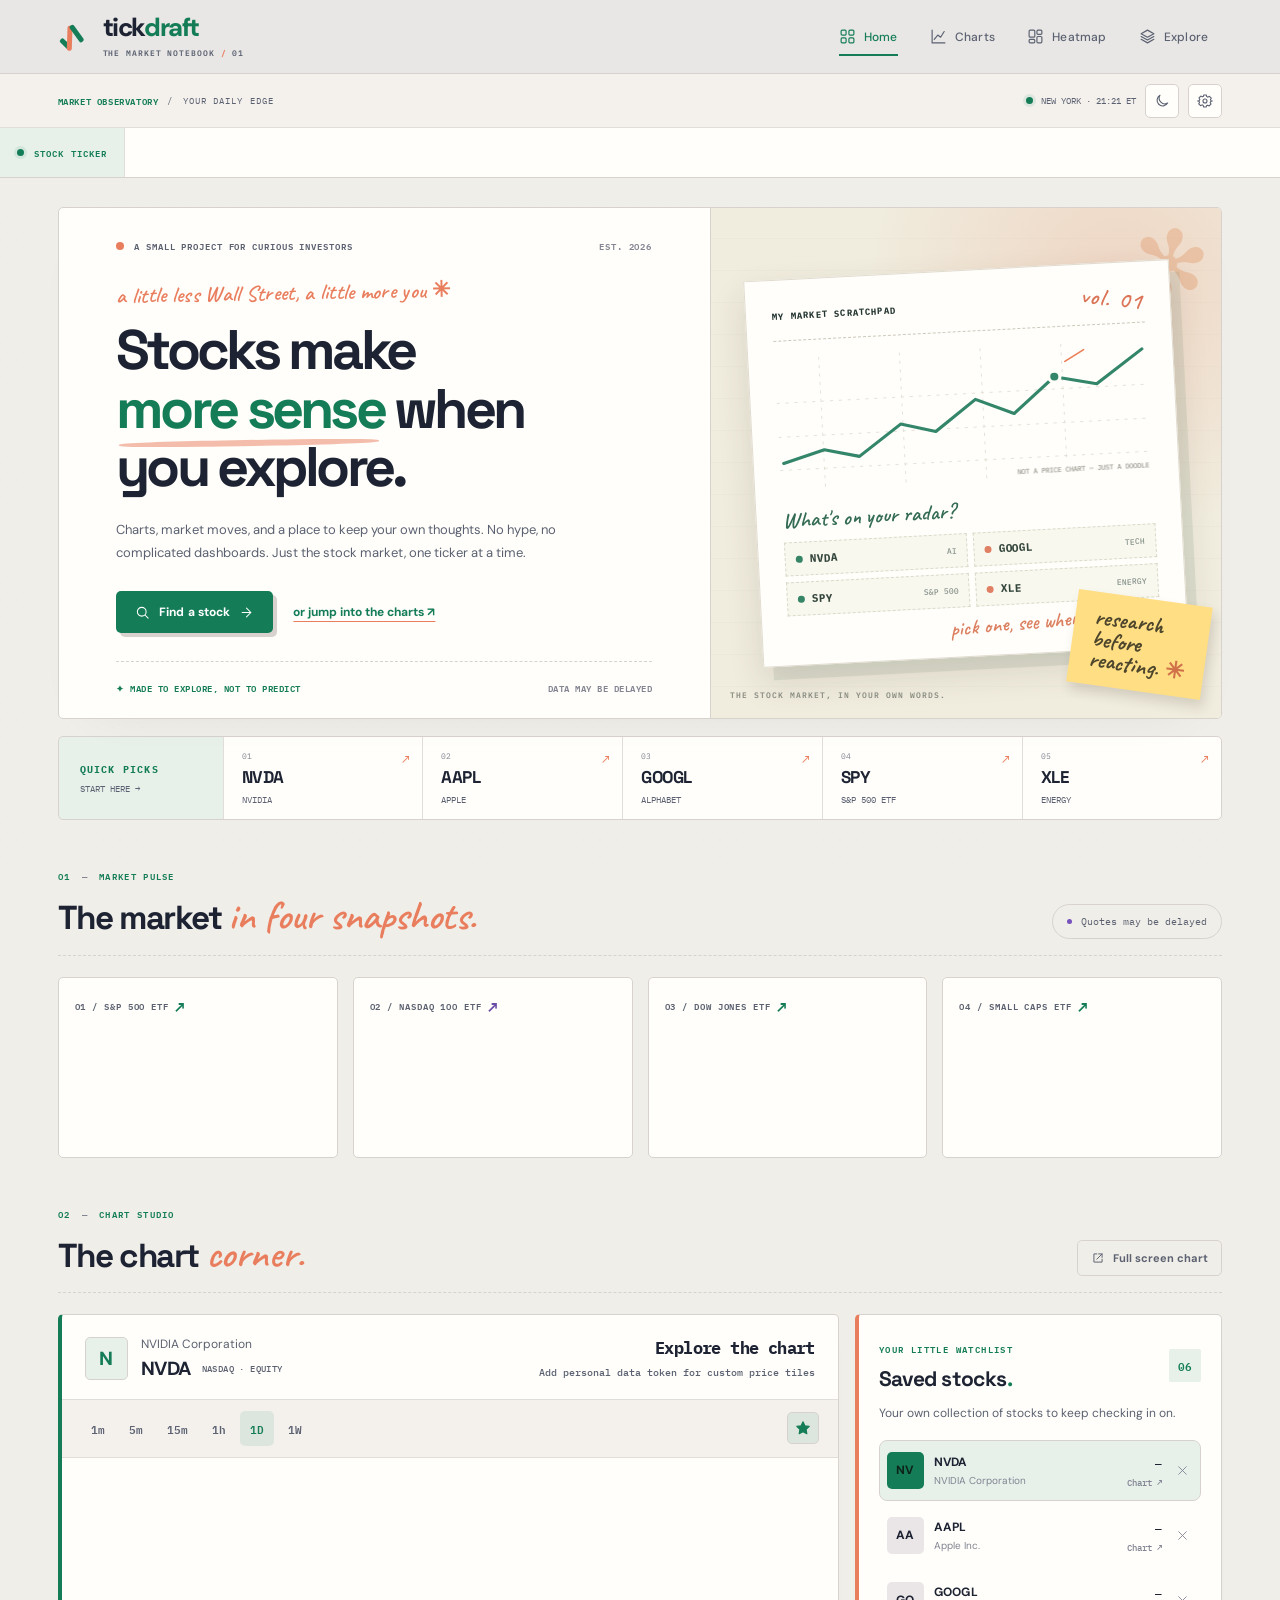
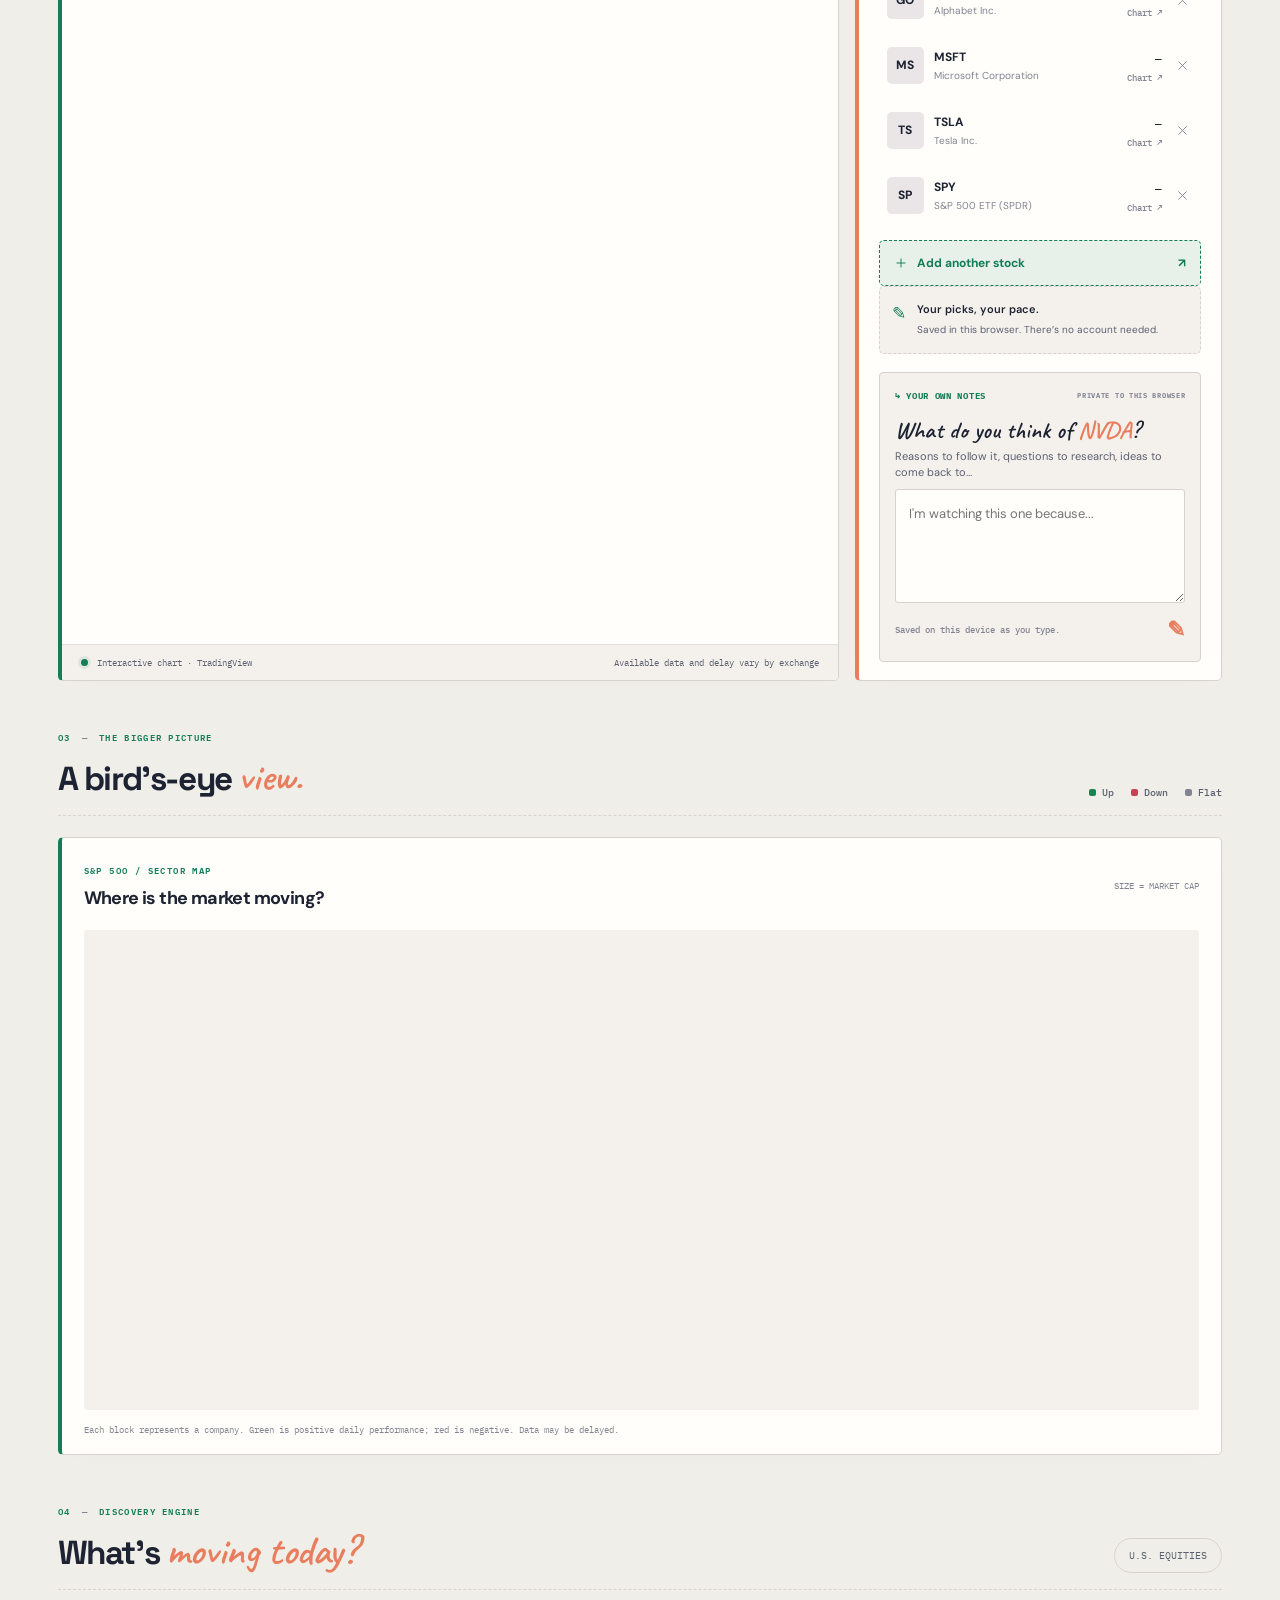
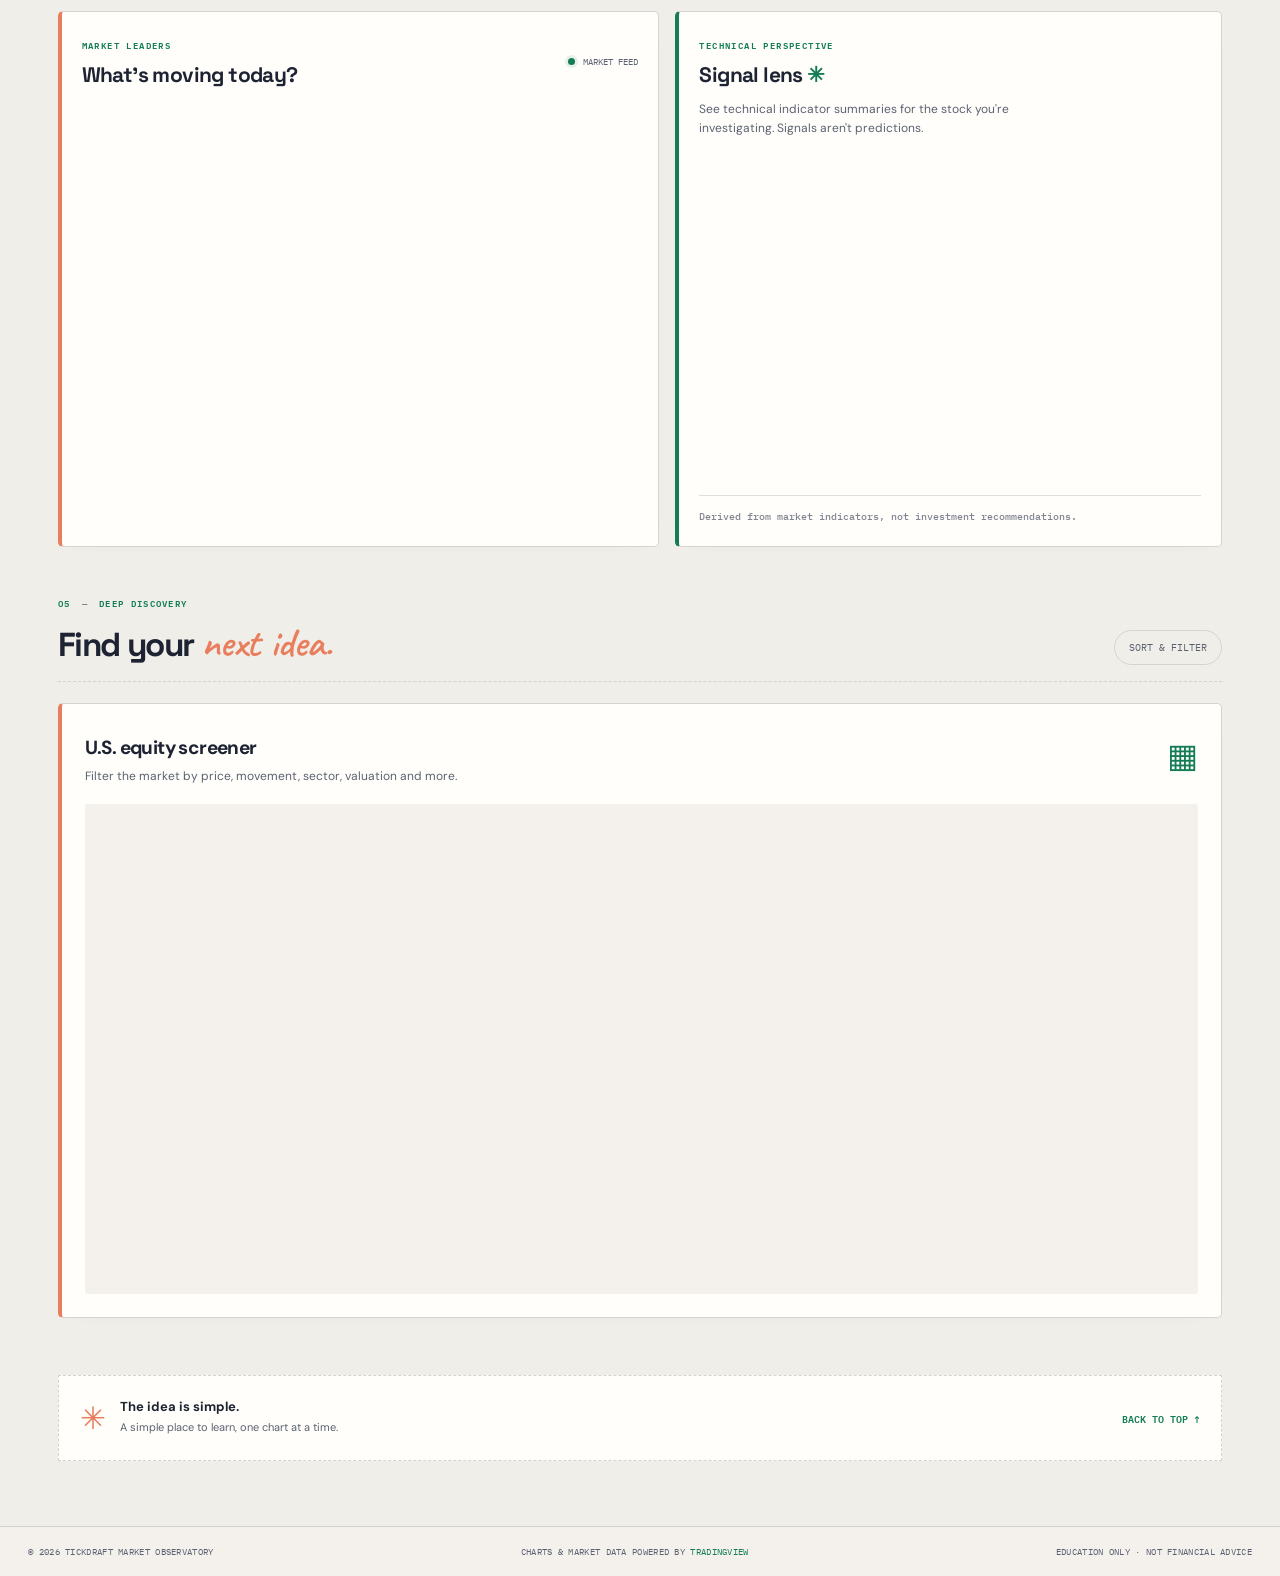
==== commit 5d50f82e: "Redesign homepage as Tickdraft — a student-built stock notebook" ====
--- a/index.html
+++ b/index.html
@@ -4,12 +4,12 @@
   <meta charset="utf-8">
   <meta name="viewport" content="width=device-width, initial-scale=1">
   <meta name="theme-color" content="#080d16">
-  <meta name="description" content="PulseLayer — an independent market observatory. Interactive U.S. stock charts, constellations, sector maps, movers and a private watchlist.">
-  <title>PulseLayer — The Market Observatory</title>
-  <link rel="icon" href="[data-uri]" type="image/svg+xml">
+  <meta name="description" content="Tickdraft is an independent student-built stock market notebook with interactive U.S. stock charts, watchlists, a market heatmap, and personal research notes.">
+  <title>Tickdraft — Stocks, charts & your own notes</title>
+  <link rel="icon" type="image/svg+xml" href="data:image/svg+xml,%3Csvg%20xmlns%3D%22http%3A%2F%2Fwww.w3.org%2F2000%2Fsvg%22%20viewBox%3D%220%200%2064%2064%22%3E%3Crect%20width%3D%2264%22%20height%3D%2264%22%20rx%3D%2216%22%20fill%3D%22%23f7f5ee%22%2F%3E%3Cpath%20d%3D%22M14%2042%2026%2029l11%209%2014-22%22%20stroke%3D%22%2334866a%22%20stroke-width%3D%227%22%20fill%3D%22none%22%20stroke-linejoin%3D%22round%22%20stroke-linecap%3D%22round%22%2F%3E%3Ccircle%20cx%3D%2251%22%20cy%3D%2216%22%20r%3D%225%22%20fill%3D%22%23f28b6b%22%2F%3E%3C%2Fsvg%3E">
   <link rel="preconnect" href="https://fonts.googleapis.com">
   <link rel="preconnect" href="https://fonts.gstatic.com" crossorigin>
-  <link href="https://fonts.googleapis.com/css2?family=DM+Sans:wght@400;500;600;700;800&family=IBM+Plex+Mono:wght@400;500;600;700&family=Space+Grotesk:wght@400;500;600;700&family=Instrument+Serif:ital@0;1&display=swap" rel="stylesheet">
+  <link href="https://fonts.googleapis.com/css2?family=DM+Sans:wght@400;500;600;700;800&family=IBM+Plex+Mono:wght@400;500;600;700&family=Space+Grotesk:wght@400;500;600;700&family=Caveat:wght@400;500;600;700&display=swap" rel="stylesheet">
   <style>
 :root{color-scheme:dark;--bg:#080d16;--side:#0c121c;--panel:#0f1622;--panel2:#111a28;--panel3:#161f2c;--border:#243040;--border2:#1c2836;--text:#f0f3f7;--muted:#8b97a8;--faint:#5a697b;--accent:#86f0bd;--accent-soft:rgba(134,240,189,.13);--accent-dim:#3da987;--red:#ff817c;--positive:#4adaad;--gold:#e2c384;--top:#0c121b;--shadow:rgba(0,0,0,.32)}
 body[data-theme="light"]{color-scheme:light;--bg:#eef2f3;--side:#f8fafb;--panel:#fff;--panel2:#f5f8f9;--panel3:#e9eff1;--border:#d7dfe3;--border2:#e0e6e9;--text:#172433;--muted:#647385;--faint:#8795a2;--accent:#16996c;--accent-soft:rgba(23,158,108,.10);--accent-dim:#087758;--red:#d84e54;--positive:#15976d;--gold:#b3903e;--top:#fff;--shadow:rgba(19,44,66,.12)}
@@ -24,7 +24,7 @@
 
 
 /* ============================================================================
-   PULSELAYER / MARKET OBSERVATORY 002
+   TICKDRAFT / STOCK MARKET NOTEBOOK 002
    A bespoke editorial-meets-orbital identity.
    Data visualizations are real TradingView embeds; decorative orbits are not quotes.
    ========================================================================== */
@@ -264,6 +264,204 @@
 }
 @media(prefers-reduced-motion:reduce){.orbit-ring-one{animation:none}}
 
+
+/* TICKDRAFT / CUSTOM STUDENT-BUILT NOTEBOOK THEME — ONE HAND-CRAFTED PAGE */
+:root {
+ --bg:#f6f4ed;--side:#fffefa;--panel:#fffefa;--panel2:#f9f7f0;--panel3:#f0ebdf;
+ --border:#d9d5c9;--border2:#ebe7dc;--text:#202b29;--muted:#666f6b;
+ --faint:#8c938f;--accent:#277856;--accent-soft:#e9f1e7;--accent-dim:#37845e;
+ --red:#c75245;--positive:#25875e;--gold:#ef865d;--top:#fffefa;
+ --purple:#357e5c;--cream:#202b29;--shadow:rgba(54,59,45,.08);
+ --papercoral:#e97e5e;--paperink:#253632;--paperbg:#fffefa;
+}
+body[data-theme="dark"] {
+ --bg:#1c2624;--side:#202c29;--panel:#25322d;--panel2:#2a3933;--panel3:#33453c;
+ --border:#44544c;--border2:#39473f;--text:#f4f4e9;--muted:#bacabe;
+ --faint:#8da69a;--accent:#a3efb9;--accent-soft:#2c4339;--accent-dim:#75c49a;
+ --red:#fe9586;--positive:#a3efb9;--gold:#ffc2a1;--top:#1e2925;
+ --purple:#b1ecc7;--cream:#f3fff4;--shadow:rgba(0,0,0,.18);
+ --papercoral:#e28a72;--paperink:#23352f;--paperbg:#fdf8ec;
+}
+body{background:var(--bg);font-family:"DM Sans",sans-serif;color:var(--text);font-size:14px}
+body[data-theme="light"]{background:var(--bg)}
+body:before{content:"";position:fixed;inset:0;pointer-events:none;z-index:-1;background-image:radial-gradient(#a1a18d 0.7px,transparent .7px);background-size:15px 15px;opacity:.055}
+.app-shell{display:block}
+.sidebar{position:relative;top:auto;height:auto;width:100%;overflow:visible;display:flex;flex-direction:row;align-items:center;justify-content:space-between;gap:28px;padding:14px clamp(19px,4.5vw,88px);background:var(--side);border-bottom:1px solid var(--border);border-right:0;z-index:40}
+.brand{padding:0;display:flex;align-items:center;flex:none}
+.brand-mark{width:30px;height:34px;transform:rotate(-11deg);margin-right:3px;position:relative}
+.brand-mark span{width:5px;border-radius:2px;background:var(--accent)}
+.brand-mark span:nth-child(1){height:12px;transform:rotate(-35deg) translateY(6px)}
+.brand-mark span:nth-child(2){height:25px;background:var(--papercoral);transform:rotate(13deg)}
+.brand-mark span:nth-child(3){height:20px;transform:rotate(-25deg) translateY(-3px)}
+.brand-word{font-size:clamp(20px,2vw,27px);font-weight:800;letter-spacing:-1.4px;color:var(--text)}
+.brand-word>span{color:var(--accent)}
+.brand-word small{font:600 8px "IBM Plex Mono",monospace;letter-spacing:.9px;color:var(--muted);margin-top:5px}
+.brand-word small b{color:var(--papercoral)}
+.side-section-label,.sidebar-bottom,.side-watchlist,.side-add{display:none!important}
+.side-nav{display:flex;flex-direction:row;align-items:center;gap:4px;margin-left:auto}
+.nav-link{background:none!important;border:none;min-height:40px;border-radius:6px;padding:8px 14px;color:var(--muted);gap:8px;font-size:12px}
+.nav-link:hover,.nav-link.active{color:var(--accent)}
+.nav-link.active:before{content:"";position:absolute;top:auto;bottom:1px;left:14px;right:14px;width:auto;height:2px;background:var(--accent)}
+.nav-shortcut{display:none}
+.main-wrap{width:100%;min-width:0}
+.topbar{height:54px;padding:0 clamp(19px,4.5vw,88px);background:var(--panel2);border-bottom:1px solid var(--border2)}
+.pagecrumb{font-family:"IBM Plex Mono",monospace;letter-spacing:.6px;color:var(--accent);font-size:9px}
+.page-subcrumb,.crumb-div,.session-clock{color:var(--muted);font-size:9px}
+.topbar-left{gap:9px}
+.topbar-actions{gap:9px}
+.icon-button{border-radius:50%;height:34px;width:34px;background:var(--panel);border:1px solid var(--border)}
+.ticker-strip{background:var(--panel);border-bottom:1px solid var(--border);height:50px}
+.ticker-label{font-size:9px;letter-spacing:1.1px;color:var(--accent);background:var(--accent-soft);padding:0 17px}
+.main-content{padding:29px clamp(19px,4.5vw,88px) 65px;max-width:1650px}
+.hero.hero-v3{
+ min-height:480px;display:grid;grid-template-columns:minmax(0,1.12fr) minmax(0,.88fr);
+ padding:0;border-radius:5px;border:1px solid var(--border);
+ background:var(--panel);overflow:hidden;position:relative;color:var(--text);
+ box-shadow:0 18px 50px -37px var(--shadow);
+}
+.hero.hero-v3:after{display:none}
+.hero.hero-v3>*{z-index:2;position:relative}
+.hero-left{min-width:0;padding:30px clamp(25px,4.5vw,75px) 22px;display:flex;flex-direction:column}
+.issue-line{font-family:"IBM Plex Mono",monospace;font-size:9px;letter-spacing:.9px;color:var(--muted);display:flex;align-items:center;gap:10px;font-weight:600}
+.issue-line>span:last-child{margin-left:auto;color:var(--faint);white-space:nowrap}
+.paper-dot{width:8px;height:8px;background:var(--papercoral);border-radius:50%;display:block;flex:none}
+.hero-copy{margin:auto 0;padding:28px 0}
+.eyebrow-hand{font:600 22px "Caveat",cursive;color:var(--papercoral);letter-spacing:.3px;margin-bottom:11px;transform:rotate(-1deg);transform-origin:left center}
+.hero.hero-v3 h1{font-family:"Space Grotesk","DM Sans",sans-serif;font-size:clamp(46px,4.35vw,79px);font-weight:700;line-height:1.05;letter-spacing:-.067em;margin:0 0 21px;max-width:780px;color:var(--text)}
+.hero.hero-v3 h1 em{font-style:normal;color:var(--accent);position:relative}
+.hero.hero-v3 h1 em:after{content:"";position:absolute;left:1%;right:2%;height:6px;bottom:-2px;background:var(--papercoral);opacity:.50;border-radius:40%;transform:rotate(-1deg)}
+.hero.hero-v3 p{max-width:450px;color:var(--muted);line-height:1.8;font-size:13px;margin:0}
+.hero-v3-actions{display:flex;align-items:center;gap:20px;flex-wrap:wrap;margin-top:27px}
+.hero.hero-v3 .btn-primary{background:var(--accent);color:#fff;padding:13px 19px;gap:9px;border:0;border-radius:5px;font:700 12px "DM Sans",sans-serif;box-shadow:4px 4px 0 var(--border)}
+.hero.hero-v3 .btn-primary:hover{background:var(--accent-dim);transform:translate(-1px,-1px)}
+.notebook-link{color:var(--accent);text-decoration:underline;text-decoration-color:var(--papercoral);text-underline-offset:5px;font-size:12px;font-weight:700}
+.hero-foot{border-top:1px dashed var(--border);padding-top:18px;display:flex;justify-content:space-between;gap:15px;flex-wrap:wrap;color:var(--faint);font:600 9px "IBM Plex Mono",monospace;letter-spacing:.5px}
+.hero-foot span:first-child{color:var(--accent)}
+.hero-right{background:#f0ecde;display:flex;align-items:center;justify-content:center;padding:30px 24px;min-height:480px;border-left:1px solid var(--border);isolation:isolate}
+.hero-right:before{content:"";position:absolute;inset:0;background:repeating-linear-gradient(0deg,transparent 0,transparent 31px,rgba(91,103,96,.045) 32px),radial-gradient(circle at 80% 15%,rgba(234,124,90,.2),transparent 42%);z-index:-1}
+.paper-decoration{font:400 95px Georgia,serif;color:#e5aa81;position:absolute;top:2px;right:12px;transform:rotate(12deg);opacity:.52}
+.notebook-sheet{max-width:485px;width:92%;min-height:333px;padding:20px 26px 16px;background:var(--paperbg);color:var(--paperink);box-shadow:10px 13px 0 rgba(40,77,63,.09),0 15px 34px rgba(79,65,45,.14);transform:rotate(-3deg);border:1px solid #e1dcd0;display:flex;flex-direction:column}
+.notebook-top{display:flex;align-items:center;justify-content:space-between;gap:10px;font:700 9px "IBM Plex Mono",monospace;letter-spacing:1.2px;padding-bottom:10px;border-bottom:1px dashed #ccc8ba}
+.handstamp{font:600 24px "Caveat",cursive;color:#db7457;transform:rotate(8deg)}
+.notebook-graph{height:135px;position:relative;margin-top:17px;overflow:hidden}
+.notebook-graph svg{width:100%;height:100%}
+.chart-sticker{font:500 7px "IBM Plex Mono",monospace;color:#99978e;position:absolute;right:0;bottom:2px;background:var(--paperbg);padding:3px}
+.scrap-title{font:600 22px "Caveat",cursive;color:#336b55;padding:13px 0 8px}
+.paper-tickers{display:grid;grid-template-columns:1fr 1fr;gap:6px}
+.paper-tickers button{display:flex;align-items:center;gap:7px;text-align:left;border:1px dashed #dbd9c9;background:#f9f8ef;color:#34463c;padding:9px 10px;font:700 11px "IBM Plex Mono",monospace;transition:background .2s,transform .2s}
+.paper-tickers button:hover{background:#def5e3;transform:translateY(-2px);border-style:solid;border-color:#84ab94}
+.paper-tickers small{font-size:8px;color:#85918a;font-weight:500;margin-left:auto}
+.paper-bullet{width:7px;height:7px;border-radius:50%;background:#368566}
+.paper-bullet.coral{background:#df8065}
+.handwriting{text-align:right;color:#dc8061;font:600 21px "Caveat",cursive;margin-top:7px;transform:rotate(-2deg)}
+.sticky-note{position:absolute;bottom:28px;right:14px;padding:14px 20px;background:#ffde84;color:#4d462c;box-shadow:4px 7px 12px rgba(67,59,35,.16);font:700 23px/0.94 "Caveat",cursive;transform:rotate(8deg);z-index:4}
+.sticky-note span{color:#d1714a}
+.hero-byline{position:absolute;left:19px;bottom:17px;font:600 8px "IBM Plex Mono",monospace;color:#8a8d82;letter-spacing:1px}
+.quick-track.quick-track-v3{display:flex;align-items:stretch;margin:17px 0 6px;min-height:82px;border:1px solid var(--border);border-radius:5px;background:var(--panel);overflow:hidden}
+.quick-track-v3 .quick-track-title{min-width:164px;padding:15px 21px;background:var(--accent-soft)}
+.quick-track-v3 .quick-track-title span{color:var(--accent);font-size:10px}
+.quick-track-v3 .quick-track-title small{color:var(--muted)}
+.quick-track-v3 .quick-ticker{background:transparent;border-color:var(--border2);min-width:0;padding:14px 18px;color:var(--text);transition:background .18s}
+.quick-track-v3 .quick-ticker:hover,.quick-track-v3 .quick-ticker.selected{background:var(--accent-soft)}
+.quick-track-v3 .quick-ticker strong{font-size:17px;color:var(--text)}
+.quick-track-v3 .quick-ticker i{color:var(--muted)}
+.quick-track-v3 .quick-ticker b{color:var(--papercoral)}
+.section{margin-top:48px}
+.section-head{border-bottom:1px dashed var(--border);padding-bottom:16px}
+.section-kicker{color:var(--accent);font-size:9px;letter-spacing:1.3px}
+.section-head h2{font-size:clamp(25px,2.6vw,35px);font-family:"Space Grotesk",sans-serif;font-weight:700;letter-spacing:-1.4px}
+.section-head h2 .subtle{color:var(--papercoral);font-family:"Caveat",cursive;font-size:1.24em;font-weight:600;font-style:normal}
+.panel{background:var(--panel);border:1px solid var(--border);border-radius:5px;box-shadow:0 5px 23px -19px var(--shadow)}
+.benchmark-card{background:var(--panel);border-color:var(--border);border-radius:5px}
+.benchmark-card:hover{box-shadow:4px 5px 0 var(--accent-soft);border-color:var(--accent)}
+.bench-heading{color:var(--muted)}
+.chart-panel,.radar-panel,.heatmap-panel,.movers-panel,.analysis-panel,.screener-panel{border-top:1px solid var(--border)}
+.chart-panel{border-left:4px solid var(--accent)}
+.radar-panel{border-left:4px solid var(--papercoral);padding-bottom:18px}
+.heatmap-panel{border-left:4px solid var(--accent)}
+.movers-panel{border-left:4px solid var(--papercoral)}
+.analysis-panel{border-left:4px solid var(--accent)}
+.screener-panel{border-left:4px solid var(--papercoral)}
+.panel-kicker{color:var(--accent)}
+.panel-heading h3{font-family:"Space Grotesk",sans-serif}
+.selected-company,.selected-exchange,.radar-description{color:var(--muted)}
+.symbol-emblem{background:var(--accent-soft);border:1px solid var(--border);color:var(--accent);border-radius:5px}
+.chart-controls,.chart-footer{background:var(--panel2)}
+.intervals button.active{background:var(--accent-soft);color:var(--accent);border-radius:5px}
+.chart-footer{color:var(--muted)}
+.radar-row.current{background:var(--accent-soft);border-color:var(--border)}
+.radar-symbol{border-radius:5px;background:var(--panel3)}
+.counter-badge{background:var(--accent-soft);color:var(--accent)}
+.radar-add{border-radius:5px;background:var(--accent-soft);border-color:var(--accent);color:var(--accent)}
+.radar-tip{border-radius:5px;background:var(--panel2);border:1px dashed var(--border)}
+.note-workspace{margin-top:18px;border:1px solid var(--border);background:var(--panel2);padding:17px 15px;border-radius:4px}
+.note-workspace-heading{display:flex;justify-content:space-between;gap:5px;align-items:center;font:700 9px "IBM Plex Mono",monospace;color:var(--accent);letter-spacing:.7px}
+.note-workspace-heading small{font-size:7px;color:var(--faint)}
+.note-title{font:600 24px "Caveat",cursive;margin:14px 0 4px;color:var(--text)}
+.note-title strong{color:var(--papercoral)}
+.note-prompt{display:block;font-size:11px;line-height:1.4;color:var(--muted);margin-bottom:9px}
+#tickerNote{width:100%;resize:vertical;min-height:92px;max-height:260px;border:1px solid var(--border);background:var(--panel);border-radius:3px;padding:13px;color:var(--text);font:13px/1.65 "DM Sans",sans-serif}
+#tickerNote:focus{outline:2px solid var(--accent);outline-offset:1px}
+.note-status{display:flex;align-items:center;justify-content:space-between;margin-top:9px;color:var(--faint);font:500 9px "IBM Plex Mono",monospace}
+.note-status span:last-child{color:var(--papercoral);font:700 22px "Caveat",cursive}
+.heatmap-frame,.screener-frame{border-radius:3px}
+.end-note{background:var(--panel);border:1px dashed var(--border);padding:21px}
+.end-symbol{color:var(--papercoral)}
+.footer{background:var(--panel2);border-top:1px solid var(--border);color:var(--muted)}
+.footer a{color:var(--accent)}
+.btn-primary,.outline-btn,.star-button,.icon-button{border-radius:5px}
+.radar-remove{opacity:1}
+@media(max-width:1120px){
+ .sidebar{padding-left:25px;padding-right:25px}
+ .main-content{padding-left:25px;padding-right:25px}
+ .hero.hero-v3{grid-template-columns:1fr .9fr}
+ .hero-left{padding:26px 28px 22px}
+ .hero.hero-v3 h1{font-size:clamp(43px,5vw,65px)}
+ .notebook-sheet{width:100%;padding:17px}
+ .sticky-note{right:9px;bottom:17px}
+ .quick-track-v3 .quick-track-title{min-width:130px;padding:12px}
+ .quick-track-v3 .quick-ticker{padding:10px}
+}
+@media(max-width:800px){
+ .sidebar{gap:8px;padding:12px 19px}
+ .nav-link{padding:8px 9px}
+ .nav-link svg{display:none}
+ .hero.hero-v3{grid-template-columns:1fr}
+ .hero-left{min-height:435px;padding:24px 34px 23px}
+ .hero.hero-v3 h1{font-size:clamp(52px,9vw,79px)}
+ .hero-right{min-height:450px;border-left:0;border-top:1px solid var(--border)}
+ .notebook-sheet{max-width:550px;width:85%}
+ .quick-track-v3{overflow-x:auto;scroll-snap-type:x proximity}
+ .quick-track-v3 .quick-track-title{position:sticky;left:0;z-index:3;min-width:125px}
+ .quick-track-v3 .quick-ticker{min-width:115px;scroll-snap-align:start}
+}
+@media(max-width:590px){
+ .sidebar{flex-direction:column;align-items:stretch;gap:10px}
+ .brand{align-self:center}
+ .side-nav{margin:0;justify-content:space-around;gap:0}
+ .nav-link{padding:7px 8px;font-size:11px}
+ .topbar{padding:0 15px}
+ .page-subcrumb,.crumb-div{display:none}
+ .topbar-actions{gap:4px}
+ .ticker-label{padding:0 11px;font-size:8px}
+ .main-content{padding:17px 13px 45px}
+ .hero-left{padding:22px 22px 18px;min-height:422px}
+ .issue-line{font-size:8px}
+ .issue-line>span:last-child{display:none}
+ .eyebrow-hand{font-size:19px}
+ .hero.hero-v3 h1{font-size:clamp(43px,11.7vw,63px)}
+ .hero.hero-v3 p{font-size:12px}
+ .hero-v3-actions{gap:15px}
+ .hero-right{padding:40px 23px 36px;min-height:425px}
+ .notebook-sheet{width:100%}
+ .sticky-note{font-size:20px;padding:10px 13px;right:7px;bottom:22px}
+ .quick-track-v3 .quick-track-title{min-width:115px}
+ .section{margin-top:35px}
+ .section-head h2{font-size:clamp(23px,6vw,32px)}
+ .note-workspace-heading{flex-wrap:wrap}
+}
+@media(prefers-reduced-motion:reduce){*,*:before,*:after{scroll-behavior:auto!important;animation-duration:.01ms!important;transition-duration:.01ms!important}}
+
 </style>
   <script type="module" src="https://widgets.tradingview-widget.com/w/en/tv-ticker-tape.js"></script>
   <script type="module" src="https://widgets.tradingview-widget.com/w/en/tv-mini-chart.js"></script>
@@ -291,7 +489,7 @@
   ['VGT','Vanguard Information Technology ETF','AMEX'],['XLK','Technology Select Sector SPDR','AMEX'],
   ['XLE','Energy Select Sector SPDR','AMEX'],['ITA','iShares U.S. Aerospace & Defense ETF','AMEX'],
 ];
-const LS = {watch:'pulselayer-watchlist-v1',theme:'pulselayer-theme-v1',key:'pulselayer-finnhub-token-v1'};
+const LS = {watch:'pulselayer-watchlist-v1',theme:'tickdraft-theme-v1',key:'pulselayer-finnhub-token-v1'};
 const $ = (id) => document.getElementById(id);
 function loadLocal(key, fallback) { try { return localStorage.getItem(key) ?? fallback; } catch { return fallback; } }
 function saveLocal(key,value) { try { localStorage.setItem(key,value); return true; } catch {return false;} }
@@ -301,7 +499,7 @@
 function tvSymbol(symbol){return symbol.exchange ? `${symbol.exchange}:${symbol.ticker}`:symbol.ticker;}
 let watchlist;try {const w=JSON.parse(loadLocal(LS.watch,'null'));watchlist=Array.isArray(w)?[...new Set(w.map(safeTicker).filter(Boolean))].slice(0,40):['NVDA','AAPL','GOOGL','MSFT','TSLA','SPY'];}catch {watchlist=['NVDA','AAPL','GOOGL','MSFT','TSLA','SPY'];}
 let selected=symbolData('NVDA');
-let theme=loadLocal(LS.theme,'dark')==='light'?'light':'dark';
+let theme=loadLocal(LS.theme,'light')==='dark'?'dark':'light';
 let apiKey=loadLocal(LS.key,'');
 let quoteMap=new Map();
 let quoteRequestCounter=0;
@@ -341,7 +539,7 @@
     const cls=delta>0?'up':delta<0?'down':'';if(cls){price.classList.add(cls);change.classList.add(cls);} }
   else {price.textContent=apiKey?'Awaiting quote…':'Explore the chart';change.textContent=apiKey?'Provider price tiles refresh every 30 seconds':'Add personal data token for custom price tiles';}
 }
-function chooseTicker(ticker,exchange){ticker=safeTicker(ticker);if(!ticker)return;selected=symbolData(ticker,exchange);if($('orbitFocus'))$('orbitFocus').textContent=ticker;document.querySelectorAll('.orbit-node').forEach(node=>node.classList.toggle('selected',node.dataset.ticker===ticker));document.querySelectorAll('.quick-ticker').forEach(node=>node.classList.toggle('selected',node.dataset.ticker===ticker));let full=tvSymbol(selected);$('selectedTicker').textContent=ticker;$('selectedCompany').textContent=selected.company;$('selectedExchange').textContent=(selected.exchange||'AUTO')+' · U.S. SYMBOL';$('selectedEmblem').textContent=ticker[0];$('advancedChart').setAttribute('symbol',full);$('technicalAnalysis').setAttribute('symbol',full);renderSelectedQuote();renderWatch();closeSearch();closeNavigation();document.getElementById('workspace').scrollIntoView({behavior:window.matchMedia('(prefers-reduced-motion: reduce)').matches?'auto':'smooth',block:'start'});let url=new URL(location.href);url.searchParams.set('ticker',ticker);if(selected.exchange)url.searchParams.set('exchange',selected.exchange);else url.searchParams.delete('exchange');history.replaceState(null,'',url);if(apiKey)fetchQuotes();}
+function chooseTicker(ticker,exchange){ticker=safeTicker(ticker);if(!ticker)return;selected=symbolData(ticker,exchange);showNote();if($('orbitFocus'))$('orbitFocus').textContent=ticker;document.querySelectorAll('.orbit-node').forEach(node=>node.classList.toggle('selected',node.dataset.ticker===ticker));document.querySelectorAll('.quick-ticker').forEach(node=>node.classList.toggle('selected',node.dataset.ticker===ticker));let full=tvSymbol(selected);$('selectedTicker').textContent=ticker;$('selectedCompany').textContent=selected.company;$('selectedExchange').textContent=(selected.exchange||'AUTO')+' · U.S. SYMBOL';$('selectedEmblem').textContent=ticker[0];$('advancedChart').setAttribute('symbol',full);$('technicalAnalysis').setAttribute('symbol',full);renderSelectedQuote();renderWatch();closeSearch();closeNavigation();document.getElementById('workspace').scrollIntoView({behavior:window.matchMedia('(prefers-reduced-motion: reduce)').matches?'auto':'smooth',block:'start'});let url=new URL(location.href);url.searchParams.set('ticker',ticker);if(selected.exchange)url.searchParams.set('exchange',selected.exchange);else url.searchParams.delete('exchange');history.replaceState(null,'',url);if(apiKey)fetchQuotes();}
 function updateClock(){const now=new Date();$('nyClock').textContent='NEW YORK · '+new Intl.DateTimeFormat('en-US',{hour:'2-digit',minute:'2-digit',hour12:false,timeZone:'America/New_York'}).format(now)+' ET';}
 function listSearchResults(){const query=safeTicker($('stockSearch').value);const matching=STOCKS.filter(s=>!query||s[0].includes(query)||s[1].toUpperCase().includes(query)).slice(0,9);searchItems=matching;$('searchResults').replaceChildren();
   if(query&&!matching.some(s=>s[0]===query)) {searchItems.unshift([query,`Search ${query} as a custom ticker`,$('exchangeSelect').value]);}
@@ -371,8 +569,16 @@
 function initMovers(){
   const host=$('moversWidget'),wrapper=document.createElement('div');wrapper.className='tradingview-widget-container';const target=document.createElement('div');target.className='tradingview-widget-container__widget';wrapper.appendChild(target);const script=document.createElement('script');script.async=true;script.src='https://s3.tradingview.com/external-embedding/embed-widget-hotlists.js';script.text=JSON.stringify({colorTheme:theme,dateRange:'1D',exchange:'US',showChart:true,locale:'en',largeChartUrl:'',isTransparent:true,showSymbolLogo:true,showFloatingTooltip:true,width:'100%',height:'100%',plotLineColorGrowing:'rgba(74,218,173,1)',plotLineColorFalling:'rgba(255,129,124,1)',gridLineColor:'rgba(104,115,131,.12)',scaleFontColor:'rgba(130,145,165,1)',belowLineFillColorGrowing:'rgba(74,218,173,.12)',belowLineFillColorFalling:'rgba(255,129,124,.12)'});wrapper.appendChild(script);host.replaceChildren(wrapper);
 }
+
+const NOTE_STORAGE='tickdraft-stock-notes-v1';
+function getNotes(){try{const saved=JSON.parse(loadLocal(NOTE_STORAGE,'{}'));return saved&&typeof saved==='object'&&!Array.isArray(saved)?saved:{};}catch{return {};}}
+function showNote(){const field=$('tickerNote');if(!field)return;field.value=getNotes()[selected.ticker]||'';$('noteTicker').textContent=selected.ticker;$('noteSaved').textContent='Saved on this device as you type.';}
+function persistNote(){const text=$('tickerNote').value,notes=getNotes();if(text.trim())notes[selected.ticker]=text;else delete notes[selected.ticker];saveLocal(NOTE_STORAGE,JSON.stringify(notes));$('noteSaved').textContent='Saved locally ✓';}
+
 function bind(){
   setTheme(theme);updateClock();setInterval(updateClock,30_000);renderWatch();renderSelectedQuote();initMovers();updateProviderStatus();
+  $('tickerNote').addEventListener('input',persistNote);
+  showNote();
   $('themeToggle').addEventListener('click',()=>setTheme(theme==='dark'?'light':'dark'));
   $('settingsTheme').addEventListener('click',()=>{setTheme(theme==='dark'?'light':'dark');toast(`Switched to ${theme} theme.`);});
   [$('heroSearch'),$('addStockButton'),$('sidebarAdd')].forEach(b=>b.addEventListener('click',openSearch));
@@ -391,7 +597,7 @@
   $('favoriteSelected').addEventListener('click',()=>watchlist.includes(selected.ticker)?removeWatch(selected.ticker):addWatch(selected.ticker));
   document.querySelectorAll('.intervals button').forEach(btn=>btn.addEventListener('click',()=>{document.querySelectorAll('.intervals button').forEach(b=>b.classList.toggle('active',b===btn));$('advancedChart').setAttribute('interval',btn.dataset.interval);}));
   document.querySelectorAll('.benchmark-card').forEach(btn=>btn.addEventListener('click',()=>chooseTicker(btn.dataset.ticker)));
-  document.querySelectorAll('.orbit-node,.quick-ticker').forEach(btn=>btn.addEventListener('click',()=>chooseTicker(btn.dataset.ticker)));
+  document.querySelectorAll('.quick-ticker,.paper-tickers button').forEach(btn=>btn.addEventListener('click',()=>chooseTicker(btn.dataset.ticker)));
   $('openExternalChart').addEventListener('click',()=>window.open(`https://www.tradingview.com/chart/?symbol=${encodeURIComponent(tvSymbol(selected))}`,'_blank','noopener,noreferrer'));
   $('saveApiKey').addEventListener('click',()=>{const value=$('finnhubKey').value.trim();if(!value){toast('Enter a token or use Remove.');return;}apiKey=value;saveLocal(LS.key,value);quoteRequestCounter++;quoteMap.clear();updateProviderStatus();renderSelectedQuote();toast('Personal quote token saved in this browser.');fetchQuotes();});
   $('clearApiKey').addEventListener('click',()=>{apiKey='';removeLocal(LS.key);$('finnhubKey').value='';quoteRequestCounter++;quoteMap.clear();updateProviderStatus();renderWatch();renderSelectedQuote();toast('Local token removed.');});
@@ -427,25 +633,25 @@
   </svg>
   <div class="app-shell">
     <aside class="sidebar" id="sidebar">
-      <a class="brand" href="#overview" aria-label="PulseLayer homepage">
+      <a class="brand" href="#overview" aria-label="Tickdraft homepage">
         <span class="brand-mark"><span></span><span></span><span></span></span>
-        <span class="brand-word">pulse<span>layer</span><small>MARKET OBSERVATORY <b> / </b> 01</small></span>
+        <span class="brand-word">tick<span>draft</span><small>THE MARKET NOTEBOOK <b> / </b> 01</small></span>
       </a>
       <div class="side-section-label">WORKSPACE <span>001</span></div>
       <nav class="side-nav" aria-label="Main navigation">
-        <a href="#overview" class="nav-link active" data-section="overview"><svg class="icon"><use href="#ic-grid"/></svg><span>Overview</span><span class="nav-shortcut">01</span></a>
-        <a href="#workspace" class="nav-link" data-section="workspace"><svg class="icon"><use href="#ic-chart"/></svg><span>Chart studio</span><span class="nav-shortcut">02</span></a>
-        <a href="#heatmap" class="nav-link" data-section="heatmap"><svg class="icon"><use href="#ic-heat"/></svg><span>Market heatmap</span><span class="nav-shortcut">03</span></a>
-        <a href="#explore" class="nav-link" data-section="explore"><svg class="icon"><use href="#ic-layers"/></svg><span>Market explorer</span><span class="nav-shortcut">04</span></a>
+        <a href="#overview" class="nav-link active" data-section="overview"><svg class="icon"><use href="#ic-grid"/></svg><span>Home</span><span class="nav-shortcut">01</span></a>
+        <a href="#workspace" class="nav-link" data-section="workspace"><svg class="icon"><use href="#ic-chart"/></svg><span>Charts</span><span class="nav-shortcut">02</span></a>
+        <a href="#heatmap" class="nav-link" data-section="heatmap"><svg class="icon"><use href="#ic-heat"/></svg><span>Heatmap</span><span class="nav-shortcut">03</span></a>
+        <a href="#explore" class="nav-link" data-section="explore"><svg class="icon"><use href="#ic-layers"/></svg><span>Explore</span><span class="nav-shortcut">04</span></a>
       </nav>
-      <div class="side-section-label watch-label">YOUR LIST <span>PRIVATE</span></div>
+      <div class="side-section-label watch-label">SAVED TICKERS <span>LOCAL</span></div>
       <div class="side-watchlist" id="sidebarWatchlist" aria-label="Saved stocks"></div>
       <button class="side-add" id="sidebarAdd"><svg class="icon"><use href="#ic-plus"/></svg>Add a ticker</button>
       <div class="sidebar-bottom">
         <div class="signal-decoration" aria-hidden="true"><span></span><span></span><span></span><span></span><span></span><span></span><span></span><span></span><span></span><span></span><span></span></div>
         <p class="bottom-kicker">STAY IN THE KNOW</p>
-        <p class="bottom-copy">One signal.<br>A million stories.</p>
-        <button class="sidebar-settings" id="sideSettings"><svg class="icon"><use href="#ic-settings"/></svg>Data & preferences <svg class="icon arrow"><use href="#ic-arrow"/></svg></button>
+        <p class="bottom-copy">One ticker.<br>One new thought.</p>
+        <button class="sidebar-settings" id="sideSettings"><svg class="icon"><use href="#ic-settings"/></svg>Settings <svg class="icon arrow"><use href="#ic-arrow"/></svg></button>
       </div>
     </aside>
 
@@ -459,51 +665,58 @@
         </div>
       </header>
 
-      <div class="ticker-strip"><span class="ticker-label"><span class="live-dot"></span>THE WIRE</span><div class="ticker-widget"><tv-ticker-tape symbols="NASDAQ:NVDA,NASDAQ:AAPL,NASDAQ:MSFT,NASDAQ:GOOGL,NASDAQ:AMZN,NASDAQ:TSLA,AMEX:SPY,NASDAQ:QQQ,NYSE:BRK.B" theme="dark" direction="horizontal"></tv-ticker-tape></div></div>
+      <div class="ticker-strip"><span class="ticker-label"><span class="live-dot"></span>STOCK TICKER</span><div class="ticker-widget"><tv-ticker-tape symbols="NASDAQ:NVDA,NASDAQ:AAPL,NASDAQ:MSFT,NASDAQ:GOOGL,NASDAQ:AMZN,NASDAQ:TSLA,AMEX:SPY,NASDAQ:QQQ,NYSE:BRK.B" theme="dark" direction="horizontal"></tv-ticker-tape></div></div>
 
       <main class="main-content">
 
-        <header class="hero hero-v2" id="marketObservatory">
-          <div class="editorial-hero">
-            <div class="hero-edition"><span class="edition-mark">✳</span> PULSELAYER / MARKET OBSERVATORY <span class="edition-num">EDITION 002 — BUILT FOR THE CURIOUS</span></div>
-            <div class="hero-headline">
-              <h1>The market<br>has a <em>pulse.</em><span class="headline-asterisk" aria-hidden="true">✳</span></h1>
-              <p>Don't just watch a price. Find the pattern behind it. Your own window into U.S. equities, beautifully arranged and ready to explore.</p>
+        
+        <section class="hero hero-v3" aria-labelledby="heroTitle">
+          <div class="hero-left">
+            <div class="issue-line"><span class="paper-dot"></span> A SMALL PROJECT FOR CURIOUS INVESTORS <span>EST. 2026</span></div>
+            <div class="hero-copy">
+              <div class="eyebrow-hand">a little less Wall Street, a little more you ✳</div>
+              <h1 id="heroTitle">Stocks make<br><em>more sense</em> when<br>you explore.</h1>
+              <p>Charts, market moves, and a place to keep your own thoughts. No hype, no complicated dashboards. Just the stock market, one ticker at a time.</p>
+              <div class="hero-v3-actions"><button class="btn-primary" id="heroSearch"><svg class="icon"><use href="#ic-search"/></svg> Find a stock <svg class="icon"><use href="#ic-arrow"/></svg></button><a href="#workspace" class="notebook-link">or jump into the charts ↗</a></div>
             </div>
-            <div class="hero-bottomline">
-              <button class="btn-primary" id="heroSearch"><svg class="icon"><use href="#ic-search"/></svg> FIND A STOCK <span class="keycap">/</span></button>
-              <a class="text-link" href="#workspace">ENTER THE THE PRICE ROOM <svg class="icon"><use href="#ic-arrow"/></svg></a>
+            <div class="hero-foot"><span>✦ MADE TO EXPLORE, NOT TO PREDICT</span><span>DATA MAY BE DELAYED</span></div>
+          </div>
+          <div class="hero-right">
+            <div class="paper-decoration" aria-hidden="true">✻</div>
+            <div class="notebook-sheet">
+              <div class="notebook-top"><span>MY MARKET SCRATCHPAD</span><span class="handstamp">vol. 01</span></div>
+              <div class="notebook-graph" aria-hidden="true">
+                <svg viewBox="0 0 460 175" preserveAspectRatio="none" role="img">
+                  <path d="M0 145H460M0 102H460M0 58H460M55 0V175M155 0V175M255 0V175M355 0V175" stroke="#dedbd2" stroke-width="1" stroke-dasharray="4 7" fill="none"/>
+                  <path d="M5 136L56 121L99 132L152 93L195 105L246 66L293 87L345 42L397 54L455 12" stroke="#34866a" stroke-width="4" stroke-linecap="round" stroke-linejoin="round" fill="none"/>
+                  <circle cx="345" cy="42" r="7" stroke="#fffdf8" stroke-width="4" fill="#34866a"/>
+                  <path d="M359 23L383 9" stroke="#ed7d55" stroke-width="2" stroke-linecap="round"/>
+                </svg>
+                <span class="chart-sticker">NOT A PRICE CHART — JUST A DOODLE</span>
+              </div>
+              <div class="scrap-title">What's on your radar?</div>
+              <div class="paper-tickers">
+                <button data-ticker="NVDA"><span class="paper-bullet green"></span> NVDA <small>AI</small></button>
+                <button data-ticker="GOOGL"><span class="paper-bullet coral"></span> GOOGL <small>TECH</small></button>
+                <button data-ticker="SPY"><span class="paper-bullet green"></span> SPY <small>S&P 500</small></button>
+                <button data-ticker="XLE"><span class="paper-bullet coral"></span> XLE <small>ENERGY</small></button>
+              </div>
+              <div class="handwriting">pick one, see where it goes ↗</div>
             </div>
-            <div class="hero-microcopy"><span><i class="tiny-pulse"></i> EXCHANGE DATA MAY BE DELAYED</span><span>RESEARCH FIRST. REACT SECOND.</span></div>
+            <div class="sticky-note">research<br>before<br>reacting. <span>✳</span></div>
+            <div class="hero-byline">THE STOCK MARKET, IN YOUR OWN WORDS.</div>
           </div>
-          <div class="observatory-card">
-            <div class="observatory-top"><div><span class="obs-index">FIG. 001</span><strong>THE SIGNAL FIELD</strong></div><span class="obs-type">INTERACTIVE / SELECT A NODE</span></div>
-            <div class="orbit-scene" aria-label="Interactive stock constellation: choose a ticker to open its chart">
-              <div class="orbit-ring orbit-ring-one" aria-hidden="true"></div><div class="orbit-ring orbit-ring-two" aria-hidden="true"></div><div class="orbit-ring orbit-ring-three" aria-hidden="true"></div>
-              <div class="orbit-axis axis-horizontal" aria-hidden="true"></div><div class="orbit-axis axis-vertical" aria-hidden="true"></div>
-              <div class="central-target"><span>YOUR FOCUS</span><strong id="orbitFocus">NVDA</strong><i></i><small>MARKET / ON YOUR TERMS</small></div>
-              <button class="orbit-node selected" data-ticker="NVDA" style="--nx:20%;--ny:25%" aria-label="Explore NVIDIA stock">NVDA <span>01</span></button>
-              <button class="orbit-node" data-ticker="GOOGL" style="--nx:74%;--ny:18%" aria-label="Explore Alphabet stock">GOOGL <span>02</span></button>
-              <button class="orbit-node" data-ticker="AAPL" style="--nx:87%;--ny:55%" aria-label="Explore Apple stock">AAPL <span>03</span></button>
-              <button class="orbit-node" data-ticker="TSLA" style="--nx:68%;--ny:83%" aria-label="Explore Tesla stock">TSLA <span>04</span></button>
-              <button class="orbit-node" data-ticker="SPY" style="--nx:26%;--ny:77%" aria-label="Explore S&P 500 ETF">SPY <span>05</span></button>
-              <button class="orbit-node" data-ticker="XLE" style="--nx:10%;--ny:52%" aria-label="Explore Energy ETF">XLE <span>06</span></button>
-              <div class="scene-coordinate coord-tl">40° 42' N</div><div class="scene-coordinate coord-br">NASDAQ / NYSE</div>
-            </div>
-            <div class="observatory-bottom"><span><span class="tiny-pulse"></span> ORBIT IS A NAVIGATION MAP, NOT A PERFORMANCE GRAPH</span><span>06 POINTS</span></div>
-          </div>
-        </header>
-        <div class="quick-track" aria-label="Quick stock navigation">
-          <div class="quick-track-title"><span>DIRECT FREQUENCIES</span><small>EXPLORE ↗</small></div>
-          <button class="quick-ticker" data-ticker="NVDA"><span>01</span><strong>NVDA</strong><i>AI & CHIPS</i><b>↗</b></button>
-          <button class="quick-ticker" data-ticker="AAPL"><span>02</span><strong>AAPL</strong><i>TECH</i><b>↗</b></button>
-          <button class="quick-ticker" data-ticker="GOOGL"><span>03</span><strong>GOOGL</strong><i>INTERNET</i><b>↗</b></button>
-          <button class="quick-ticker" data-ticker="SPY"><span>04</span><strong>SPY</strong><i>MARKET ETF</i><b>↗</b></button>
-          <button class="quick-ticker" data-ticker="XLE"><span>05</span><strong>XLE</strong><i>ENERGY ETF</i><b>↗</b></button>
+        </section>
+        <div class="quick-track quick-track-v3" aria-label="Stock shortcuts">
+          <div class="quick-track-title"><span>QUICK PICKS</span><small>START HERE →</small></div>
+          <button class="quick-ticker" data-ticker="NVDA"><span>01</span><strong>NVDA</strong><i>NVIDIA</i><b>↗</b></button>
+          <button class="quick-ticker" data-ticker="AAPL"><span>02</span><strong>AAPL</strong><i>APPLE</i><b>↗</b></button>
+          <button class="quick-ticker" data-ticker="GOOGL"><span>03</span><strong>GOOGL</strong><i>ALPHABET</i><b>↗</b></button>
+          <button class="quick-ticker" data-ticker="SPY"><span>04</span><strong>SPY</strong><i>S&P 500 ETF</i><b>↗</b></button>
+          <button class="quick-ticker" data-ticker="XLE"><span>05</span><strong>XLE</strong><i>ENERGY</i><b>↗</b></button>
         </div>
-
-        <section class="section" aria-labelledby="marketPulseTitle">
-          <div class="section-head"><div><div class="section-kicker">01 <span>—</span> MARKET PULSE</div><h2 id="marketPulseTitle">Four windows <span class="subtle">into the market.</span></h2></div><div class="note-pill"><span class="small-dot"></span>Quotes may be delayed</div></div>
+<section class="section" aria-labelledby="marketPulseTitle">
+          <div class="section-head"><div><div class="section-kicker">01 <span>—</span> MARKET PULSE</div><h2 id="marketPulseTitle">The market <span class="subtle">in four snapshots.</span></h2></div><div class="note-pill"><span class="small-dot"></span>Quotes may be delayed</div></div>
           <div class="benchmark-grid">
             <button class="benchmark-card" data-ticker="SPY" aria-label="View S&P 500 ETF chart"><div class="bench-heading"><span>01 / S&P 500 ETF</span><span class="mini-arrow">↗</span></div><tv-mini-chart symbol="AMEX:SPY" theme="dark"></tv-mini-chart></button>
             <button class="benchmark-card" data-ticker="QQQ" aria-label="View Nasdaq 100 ETF chart"><div class="bench-heading"><span>02 / NASDAQ 100 ETF</span><span class="mini-arrow">↗</span></div><tv-mini-chart symbol="NASDAQ:QQQ" theme="dark"></tv-mini-chart></button>
@@ -513,7 +726,7 @@
         </section>
 
         <section class="section chart-section" id="workspace" aria-labelledby="chartTitle">
-          <div class="section-head"><div><div class="section-kicker">02 <span>—</span> CHART STUDIO</div><h2 id="chartTitle">Follow the <span class="subtle">price story.</span></h2></div><button class="outline-btn" id="openExternalChart"><svg class="icon"><use href="#ic-external"/></svg> Full screen chart</button></div>
+          <div class="section-head"><div><div class="section-kicker">02 <span>—</span> CHART STUDIO</div><h2 id="chartTitle">The chart <span class="subtle">corner.</span></h2></div><button class="outline-btn" id="openExternalChart"><svg class="icon"><use href="#ic-external"/></svg> Full screen chart</button></div>
           <div class="workspace-grid">
             <div class="chart-panel panel">
               <div class="chart-topline"><div class="symbol-heading"><div class="symbol-emblem" id="selectedEmblem">N</div><div><span class="selected-company" id="selectedCompany">NVIDIA Corporation</span><div class="symbol-line"><strong id="selectedTicker">NVDA</strong><span class="selected-exchange" id="selectedExchange">NASDAQ · EQUITY</span></div></div></div><div class="quote-area"><div id="selectedPrice" class="quote-price">Explore the chart</div><div id="selectedChange" class="quote-change">Connect a data feed for custom price tiles</div></div></div>
@@ -522,30 +735,38 @@
               <div class="chart-footer"><span><span class="tiny-pulse"></span> Interactive chart · TradingView</span><span>Available data and delay vary by exchange</span></div>
             </div>
             <aside class="radar-panel panel" aria-labelledby="radarTitle">
-              <div class="panel-heading"><div><span class="panel-kicker">PERSONAL RADAR / 01</span><h3 id="radarTitle">Your watchlist<span class="accent-dot">.</span></h3></div><span class="counter-badge" id="watchCount">0</span></div>
-              <div class="radar-description">The companies you care about, all in one place.</div>
+              <div class="panel-heading"><div><span class="panel-kicker">YOUR LITTLE WATCHLIST</span><h3 id="radarTitle">Saved stocks<span class="accent-dot">.</span></h3></div><span class="counter-badge" id="watchCount">0</span></div>
+              <div class="radar-description">Your own collection of stocks to keep checking in on.</div>
               <div id="radarList" class="radar-list"></div>
               <button id="addStockButton" class="radar-add"><svg class="icon"><use href="#ic-plus"/></svg>Add another stock <span>↗</span></button>
-              <div class="radar-tip"><div class="radar-tip-icon">✦</div><div><strong>Your list, your view.</strong><p>Saved on this device. Select a ticker to load its chart instantly.</p></div></div>
-            </aside>
+              <div class="radar-tip"><div class="radar-tip-icon">✎</div><div><strong>Your picks, your pace.</strong><p>Saved in this browser. There’s no account needed.</p></div></div>
+            
+              <div class="note-workspace">
+                <div class="note-workspace-heading"><span>↳ YOUR OWN NOTES</span><small>PRIVATE TO THIS BROWSER</small></div>
+                <div class="note-title">What do you think of <strong id="noteTicker">NVDA</strong>?</div>
+                <label for="tickerNote" class="note-prompt">Reasons to follow it, questions to research, ideas to come back to...</label>
+                <textarea id="tickerNote" rows="4" maxlength="1400" placeholder="I'm watching this one because..."></textarea>
+                <div class="note-status"><span id="noteSaved">Your note saves as you type.</span><span>✎</span></div>
+              </div>
+</aside>
           </div>
         </section>
 
         <section class="section section-heat" id="heatmap" aria-labelledby="heatmapTitle">
-          <div class="section-head"><div><div class="section-kicker">03 <span>—</span> THE BIGGER PICTURE</div><h2 id="heatmapTitle">The market, <span class="subtle">unfiltered.</span></h2></div><div class="legend"><span><i class="legend-green"></i> Up</span><span><i class="legend-red"></i> Down</span><span><i class="legend-neutral"></i> Flat</span></div></div>
+          <div class="section-head"><div><div class="section-kicker">03 <span>—</span> THE BIGGER PICTURE</div><h2 id="heatmapTitle">A bird’s-eye <span class="subtle">view.</span></h2></div><div class="legend"><span><i class="legend-green"></i> Up</span><span><i class="legend-red"></i> Down</span><span><i class="legend-neutral"></i> Flat</span></div></div>
           <div class="heatmap-layout"><div class="heatmap-panel panel"><div class="heatmap-header"><div><span class="panel-kicker">S&P 500 / SECTOR MAP</span><h3>Where is the market moving?</h3></div><span class="heatmap-helper">SIZE = MARKET CAP</span></div><div class="heatmap-frame"><tv-heatmap heatmap-type="stock" data-source="SPX500" grouping="sector" block-size="market_cap_basic" block-color="change" theme="dark"></tv-heatmap></div><div class="panel-footer">Each block represents a company. Green is positive daily performance; red is negative. Data may be delayed.</div></div></div>
         </section>
 
         <section class="section" id="explore" aria-labelledby="exploreTitle">
-          <div class="section-head"><div><div class="section-kicker">04 <span>—</span> DISCOVERY ENGINE</div><h2 id="exploreTitle">Movement <span class="subtle">under the microscope.</span></h2></div><span class="note-pill">U.S. EQUITIES</span></div>
+          <div class="section-head"><div><div class="section-kicker">04 <span>—</span> DISCOVERY ENGINE</div><h2 id="exploreTitle">What’s <span class="subtle">moving today?</span></h2></div><span class="note-pill">U.S. EQUITIES</span></div>
           <div class="discover-grid"><div class="movers-panel panel"><div class="panel-heading"><div><span class="panel-kicker">MARKET LEADERS</span><h3>What's moving today?</h3></div><span class="small-live"><span class="tiny-pulse"></span> MARKET FEED</span></div><div class="embedded-movers" id="moversWidget"><div class="embed-placeholder">Loading market leaders…</div></div></div><div class="analysis-panel panel"><div class="panel-heading"><div><span class="panel-kicker">TECHNICAL PERSPECTIVE</span><h3>Signal lens <span class="accent-dot">✳</span></h3></div></div><p class="analysis-desc">See technical indicator summaries for the stock you're investigating. Signals aren't predictions.</p><div class="technical-widget"><tv-technical-analysis id="technicalAnalysis" symbol="NASDAQ:NVDA" theme="dark"></tv-technical-analysis></div><div class="analysis-disclaimer">Derived from market indicators, not investment recommendations.</div></div></div>
         </section>
 
-        <section class="section screener-section" aria-labelledby="screenerTitle"><div class="section-head"><div><div class="section-kicker">05 <span>—</span> DEEP DISCOVERY</div><h2 id="screenerTitle">Your next <span class="subtle">rabbit hole.</span></h2></div><span class="note-pill">SORT & FILTER</span></div><div class="screener-panel panel"><div class="screener-intro"><div><h3>U.S. equity screener</h3><p>Filter the market by price, movement, sector, valuation and more.</p></div><span class="screener-ornament">▦</span></div><div class="screener-frame"><tv-screener id="tvScreener" screener-type="stock" market="america" theme="dark"></tv-screener></div></div></section>
-
-        <div class="end-note"><div class="end-symbol">✳</div><div><strong>Keep your perspective.</strong><p>Markets move. Curiosity compounds. Data, not hype.</p></div><a href="#overview">BACK TO TOP ↑</a></div>
+        <section class="section screener-section" aria-labelledby="screenerTitle"><div class="section-head"><div><div class="section-kicker">05 <span>—</span> DEEP DISCOVERY</div><h2 id="screenerTitle">Find your <span class="subtle">next idea.</span></h2></div><span class="note-pill">SORT & FILTER</span></div><div class="screener-panel panel"><div class="screener-intro"><div><h3>U.S. equity screener</h3><p>Filter the market by price, movement, sector, valuation and more.</p></div><span class="screener-ornament">▦</span></div><div class="screener-frame"><tv-screener id="tvScreener" screener-type="stock" market="america" theme="dark"></tv-screener></div></div></section>
+
+        <div class="end-note"><div class="end-symbol">✳</div><div><strong>The idea is simple.</strong><p>A simple place to learn, one chart at a time.</p></div><a href="#overview">BACK TO TOP ↑</a></div>
       </main>
-      <footer class="footer"><span>© <span id="year">2026</span> PULSELAYER MARKET OBSERVATORY</span><span>CHARTS & MARKET DATA POWERED BY <a target="_blank" rel="noopener noreferrer" href="https://www.tradingview.com/">TRADINGVIEW</a></span><span>EDUCATION ONLY · NOT FINANCIAL ADVICE</span></footer>
+      <footer class="footer"><span>© <span id="year">2026</span> TICKDRAFT MARKET OBSERVATORY</span><span>CHARTS & MARKET DATA POWERED BY <a target="_blank" rel="noopener noreferrer" href="https://www.tradingview.com/">TRADINGVIEW</a></span><span>EDUCATION ONLY · NOT FINANCIAL ADVICE</span></footer>
     </div>
   </div>
 
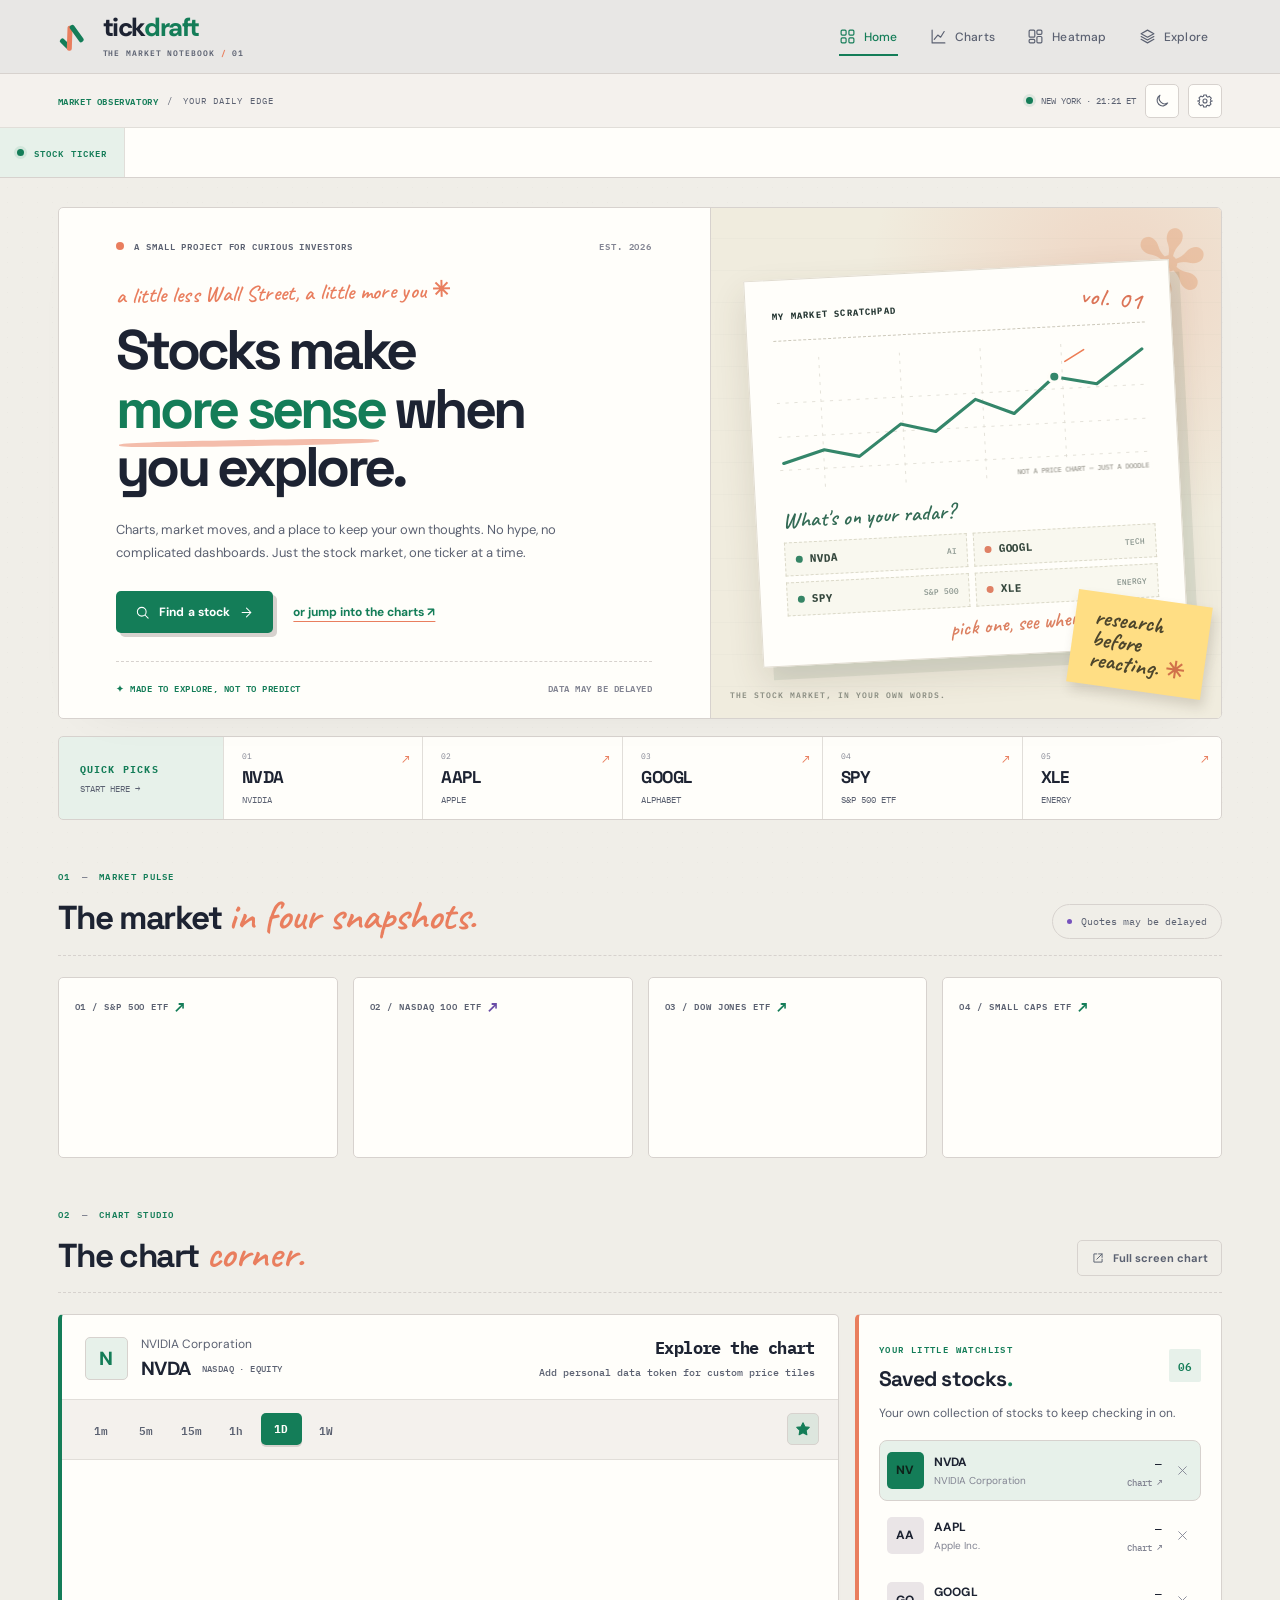
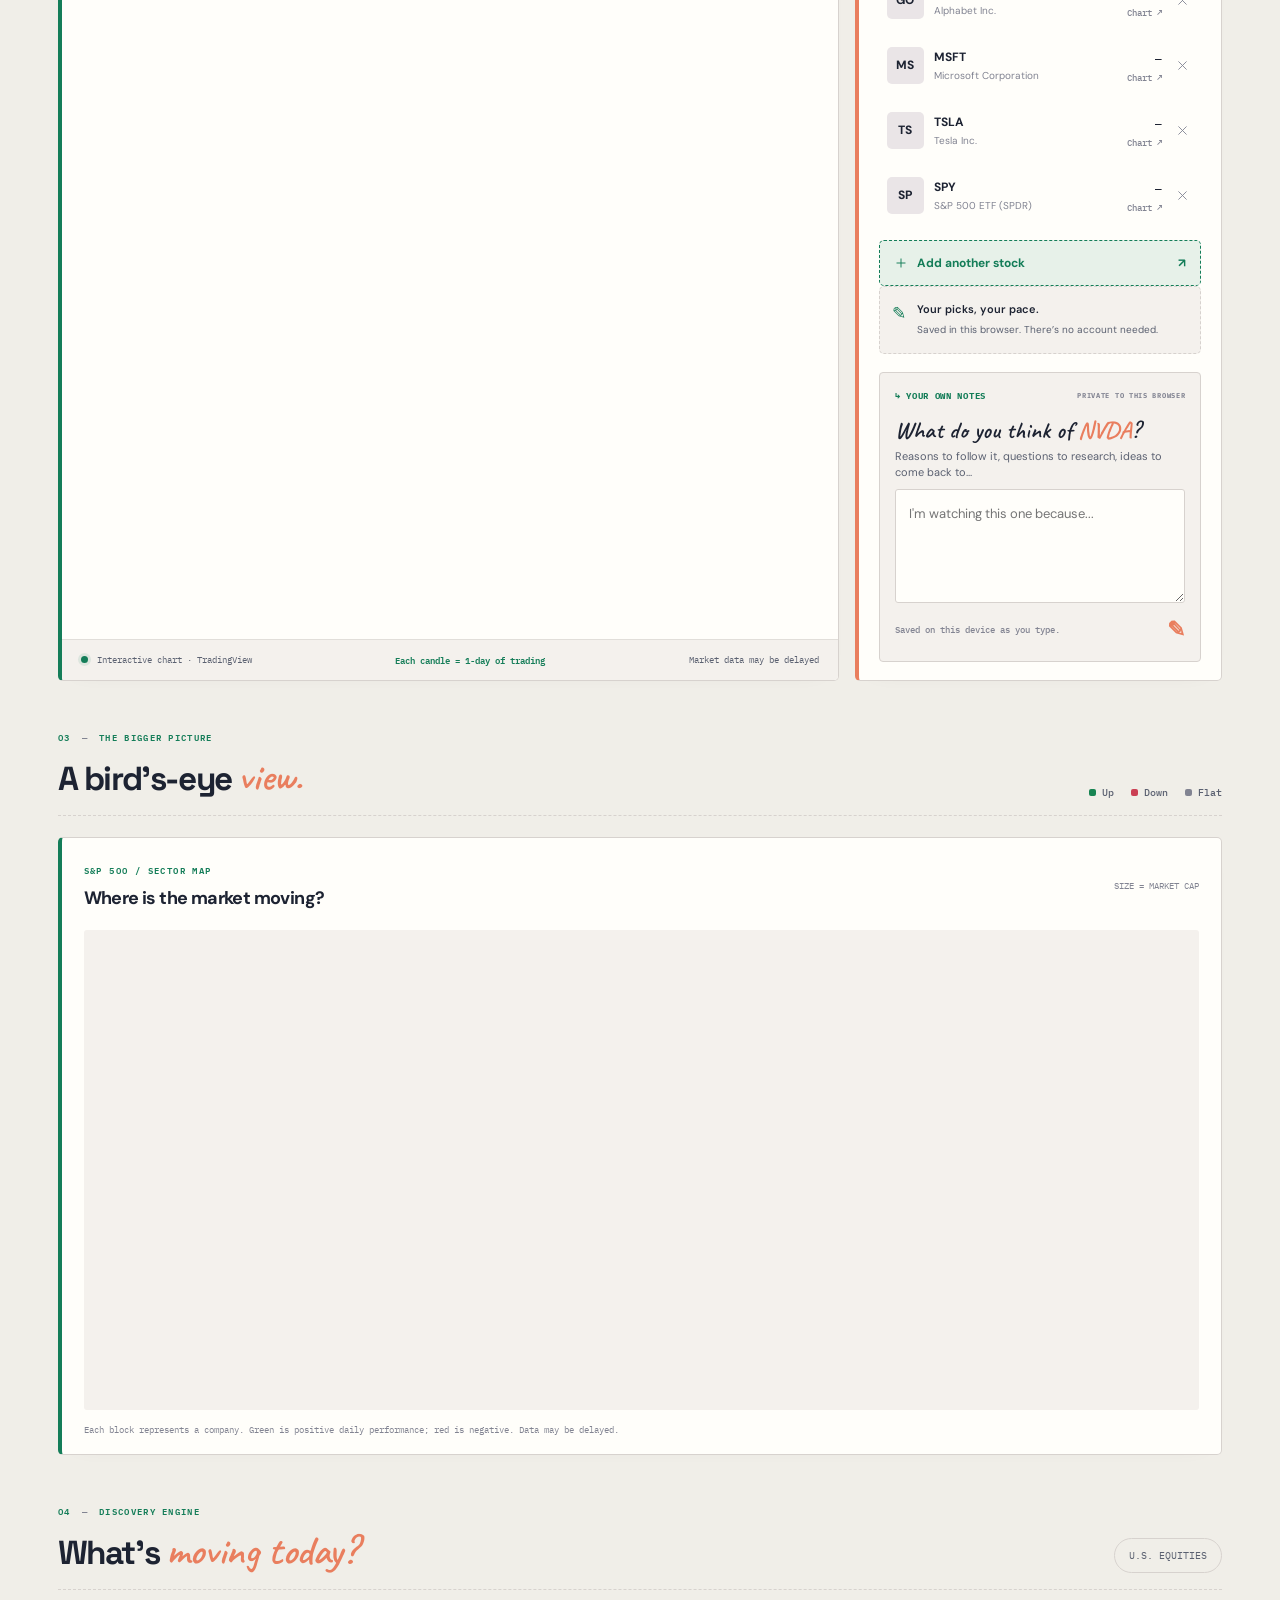
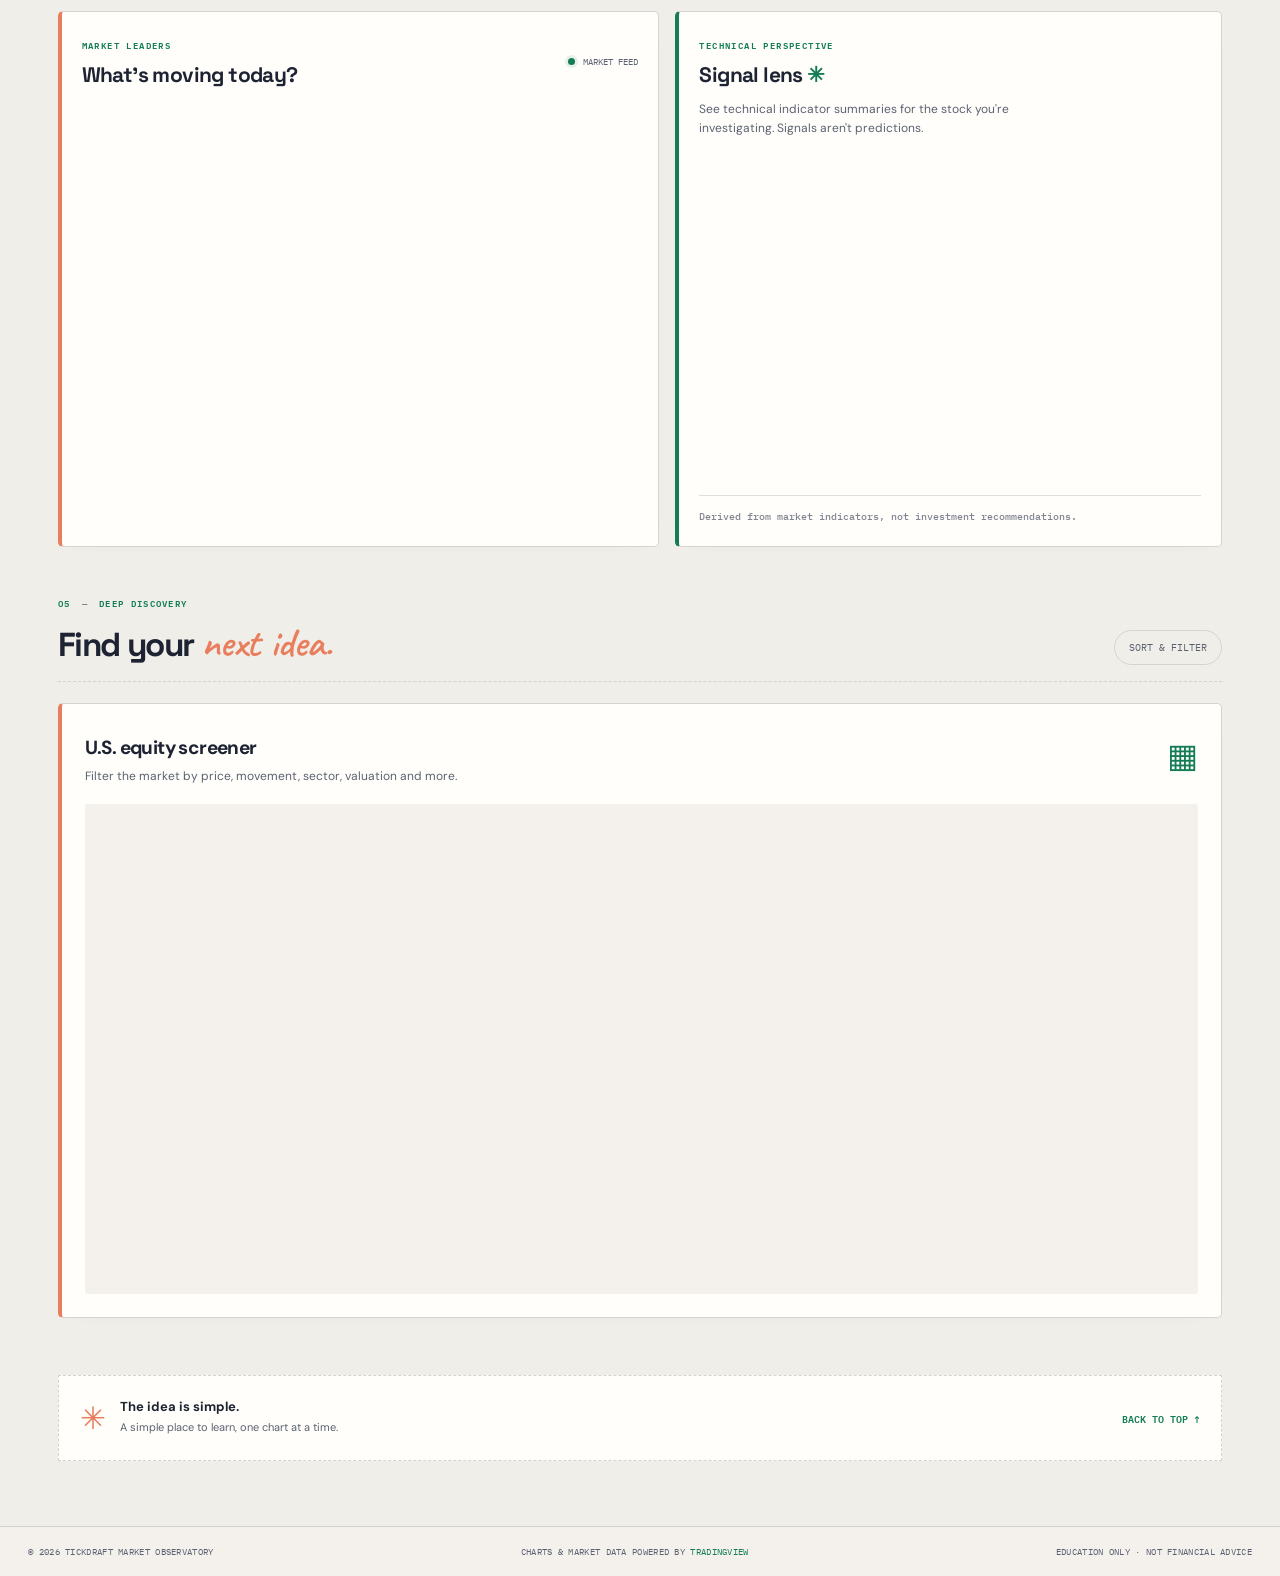
==== commit 5f41bfd8: "Fix Tickdraft candle interval controls and chart refresh" ====
--- a/index.html
+++ b/index.html
@@ -462,6 +462,25 @@
 }
 @media(prefers-reduced-motion:reduce){*,*:before,*:after{scroll-behavior:auto!important;animation-duration:.01ms!important;transition-duration:.01ms!important}}
 
+
+/* Chart interval controls: clear selected state and mobile-friendly scrolling */
+.intervals{display:flex;align-items:center;gap:4px;overflow-x:auto;scrollbar-width:thin}
+.intervals button{flex:none;min-width:41px;padding:9px 10px;transition:background .15s,color .15s,box-shadow .15s}
+.intervals button[aria-pressed="true"],.intervals button.active{
+ background:var(--accent)!important;color:var(--panel)!important;box-shadow:0 2px 0 var(--border);
+ font-weight:800;
+}
+.intervals button:hover:not([aria-pressed="true"]){background:var(--accent-soft)}
+#chartIntervalStatus{color:var(--accent);font-weight:600}
+.chart-footer{flex-wrap:wrap}
+.chart-footer span{min-width:0}
+@media(max-width:650px){
+ .chart-controls{align-items:flex-start;flex-direction:column;gap:8px}
+ .intervals{max-width:100%;width:100%;padding-bottom:3px}
+ .intervals button{flex:1;min-width:38px;padding:10px 6px}
+ .chart-right-controls{width:100%;justify-content:space-between}
+ #chartIntervalStatus{width:100%;order:3}
+}
 </style>
   <script type="module" src="https://widgets.tradingview-widget.com/w/en/tv-ticker-tape.js"></script>
   <script type="module" src="https://widgets.tradingview-widget.com/w/en/tv-mini-chart.js"></script>
@@ -499,6 +518,12 @@
 function tvSymbol(symbol){return symbol.exchange ? `${symbol.exchange}:${symbol.ticker}`:symbol.ticker;}
 let watchlist;try {const w=JSON.parse(loadLocal(LS.watch,'null'));watchlist=Array.isArray(w)?[...new Set(w.map(safeTicker).filter(Boolean))].slice(0,40):['NVDA','AAPL','GOOGL','MSFT','TSLA','SPY'];}catch {watchlist=['NVDA','AAPL','GOOGL','MSFT','TSLA','SPY'];}
 let selected=symbolData('NVDA');
+const CHART_INTERVALS = Object.freeze({
+  '1':'1-minute','5':'5-minute','15':'15-minute',
+  '60':'1-hour','1D':'1-day','1W':'1-week'
+});
+let activeInterval=loadLocal('tickdraft-candle-interval-v1','1D');
+if(!Object.hasOwn(CHART_INTERVALS,activeInterval))activeInterval='1D';
 let theme=loadLocal(LS.theme,'light')==='dark'?'dark':'light';
 let apiKey=loadLocal(LS.key,'');
 let quoteMap=new Map();
@@ -539,7 +564,35 @@
     const cls=delta>0?'up':delta<0?'down':'';if(cls){price.classList.add(cls);change.classList.add(cls);} }
   else {price.textContent=apiKey?'Awaiting quote…':'Explore the chart';change.textContent=apiKey?'Provider price tiles refresh every 30 seconds':'Add personal data token for custom price tiles';}
 }
-function chooseTicker(ticker,exchange){ticker=safeTicker(ticker);if(!ticker)return;selected=symbolData(ticker,exchange);showNote();if($('orbitFocus'))$('orbitFocus').textContent=ticker;document.querySelectorAll('.orbit-node').forEach(node=>node.classList.toggle('selected',node.dataset.ticker===ticker));document.querySelectorAll('.quick-ticker').forEach(node=>node.classList.toggle('selected',node.dataset.ticker===ticker));let full=tvSymbol(selected);$('selectedTicker').textContent=ticker;$('selectedCompany').textContent=selected.company;$('selectedExchange').textContent=(selected.exchange||'AUTO')+' · U.S. SYMBOL';$('selectedEmblem').textContent=ticker[0];$('advancedChart').setAttribute('symbol',full);$('technicalAnalysis').setAttribute('symbol',full);renderSelectedQuote();renderWatch();closeSearch();closeNavigation();document.getElementById('workspace').scrollIntoView({behavior:window.matchMedia('(prefers-reduced-motion: reduce)').matches?'auto':'smooth',block:'start'});let url=new URL(location.href);url.searchParams.set('ticker',ticker);if(selected.exchange)url.searchParams.set('exchange',selected.exchange);else url.searchParams.delete('exchange');history.replaceState(null,'',url);if(apiKey)fetchQuotes();}
+function renderAdvancedChart(){
+  // TradingView embeds can retain an older display after changing attributes in place.
+  // Replace the element to initialize a new chart with the selected resolution.
+  const previous=$('advancedChart');
+  if(!previous)return;
+  const chart=document.createElement('tv-advanced-chart');
+  chart.id='advancedChart';
+  chart.setAttribute('symbol',tvSymbol(selected));
+  chart.setAttribute('interval',activeInterval);
+  chart.setAttribute('theme',theme);
+  chart.setAttribute('timezone','America/New_York');
+  chart.setAttribute('aria-label',selected.ticker+' stock chart, '+CHART_INTERVALS[activeInterval]+' candles');
+  previous.replaceWith(chart);
+  document.querySelectorAll('.intervals button').forEach(button=>{
+    const active=button.dataset.interval===activeInterval;
+    button.classList.toggle('active',active);
+    button.setAttribute('aria-pressed',String(active));
+  });
+  const note=$('chartIntervalStatus');
+  if(note)note.textContent='Each candle = '+CHART_INTERVALS[activeInterval]+' of trading';
+}
+function changeChartInterval(interval){
+  if(!Object.hasOwn(CHART_INTERVALS,interval))return;
+  if(activeInterval===interval)return;
+  activeInterval=interval;
+  saveLocal('tickdraft-candle-interval-v1',interval);
+  renderAdvancedChart();
+}
+function chooseTicker(ticker,exchange){ticker=safeTicker(ticker);if(!ticker)return;selected=symbolData(ticker,exchange);showNote();if($('orbitFocus'))$('orbitFocus').textContent=ticker;document.querySelectorAll('.orbit-node').forEach(node=>node.classList.toggle('selected',node.dataset.ticker===ticker));document.querySelectorAll('.quick-ticker').forEach(node=>node.classList.toggle('selected',node.dataset.ticker===ticker));let full=tvSymbol(selected);$('selectedTicker').textContent=ticker;$('selectedCompany').textContent=selected.company;$('selectedExchange').textContent=(selected.exchange||'AUTO')+' · U.S. SYMBOL';$('selectedEmblem').textContent=ticker[0];renderAdvancedChart();$('technicalAnalysis').setAttribute('symbol',full);renderSelectedQuote();renderWatch();closeSearch();closeNavigation();document.getElementById('workspace').scrollIntoView({behavior:window.matchMedia('(prefers-reduced-motion: reduce)').matches?'auto':'smooth',block:'start'});let url=new URL(location.href);url.searchParams.set('ticker',ticker);if(selected.exchange)url.searchParams.set('exchange',selected.exchange);else url.searchParams.delete('exchange');history.replaceState(null,'',url);if(apiKey)fetchQuotes();}
 function updateClock(){const now=new Date();$('nyClock').textContent='NEW YORK · '+new Intl.DateTimeFormat('en-US',{hour:'2-digit',minute:'2-digit',hour12:false,timeZone:'America/New_York'}).format(now)+' ET';}
 function listSearchResults(){const query=safeTicker($('stockSearch').value);const matching=STOCKS.filter(s=>!query||s[0].includes(query)||s[1].toUpperCase().includes(query)).slice(0,9);searchItems=matching;$('searchResults').replaceChildren();
   if(query&&!matching.some(s=>s[0]===query)) {searchItems.unshift([query,`Search ${query} as a custom ticker`,$('exchangeSelect').value]);}
@@ -576,7 +629,7 @@
 function persistNote(){const text=$('tickerNote').value,notes=getNotes();if(text.trim())notes[selected.ticker]=text;else delete notes[selected.ticker];saveLocal(NOTE_STORAGE,JSON.stringify(notes));$('noteSaved').textContent='Saved locally ✓';}
 
 function bind(){
-  setTheme(theme);updateClock();setInterval(updateClock,30_000);renderWatch();renderSelectedQuote();initMovers();updateProviderStatus();
+  setTheme(theme);renderAdvancedChart();updateClock();setInterval(updateClock,30_000);renderWatch();renderSelectedQuote();initMovers();updateProviderStatus();
   $('tickerNote').addEventListener('input',persistNote);
   showNote();
   $('themeToggle').addEventListener('click',()=>setTheme(theme==='dark'?'light':'dark'));
@@ -595,7 +648,7 @@
   });
   document.addEventListener('keydown',e=>{if(e.key==='Escape'){closeSearch();closeSettings();closeNavigation();}else if(e.key==='/'&&!e.ctrlKey&&!e.metaKey&&!['INPUT','TEXTAREA','SELECT'].includes(document.activeElement?.tagName)){e.preventDefault();openSearch();}});
   $('favoriteSelected').addEventListener('click',()=>watchlist.includes(selected.ticker)?removeWatch(selected.ticker):addWatch(selected.ticker));
-  document.querySelectorAll('.intervals button').forEach(btn=>btn.addEventListener('click',()=>{document.querySelectorAll('.intervals button').forEach(b=>b.classList.toggle('active',b===btn));$('advancedChart').setAttribute('interval',btn.dataset.interval);}));
+  document.querySelectorAll('.intervals button').forEach(btn=>btn.addEventListener('click',()=>changeChartInterval(btn.dataset.interval)));
   document.querySelectorAll('.benchmark-card').forEach(btn=>btn.addEventListener('click',()=>chooseTicker(btn.dataset.ticker)));
   document.querySelectorAll('.quick-ticker,.paper-tickers button').forEach(btn=>btn.addEventListener('click',()=>chooseTicker(btn.dataset.ticker)));
   $('openExternalChart').addEventListener('click',()=>window.open(`https://www.tradingview.com/chart/?symbol=${encodeURIComponent(tvSymbol(selected))}`,'_blank','noopener,noreferrer'));
@@ -730,9 +783,15 @@
           <div class="workspace-grid">
             <div class="chart-panel panel">
               <div class="chart-topline"><div class="symbol-heading"><div class="symbol-emblem" id="selectedEmblem">N</div><div><span class="selected-company" id="selectedCompany">NVIDIA Corporation</span><div class="symbol-line"><strong id="selectedTicker">NVDA</strong><span class="selected-exchange" id="selectedExchange">NASDAQ · EQUITY</span></div></div></div><div class="quote-area"><div id="selectedPrice" class="quote-price">Explore the chart</div><div id="selectedChange" class="quote-change">Connect a data feed for custom price tiles</div></div></div>
-              <div class="chart-controls"><div class="intervals" aria-label="Chart interval"><button type="button" data-interval="1" >1m</button><button type="button" data-interval="5">5m</button><button type="button" data-interval="15">15m</button><button type="button" data-interval="60">1h</button><button type="button" data-interval="1D" class="active">1D</button><button type="button" data-interval="1W">1W</button></div><div class="chart-right-controls"><span class="data-chip" id="chartDataChip">CHART: DELAY POSSIBLE</span><button class="star-button" id="favoriteSelected" aria-label="Add to watchlist" title="Save to watchlist"><svg class="icon"><use href="#ic-star"/></svg></button></div></div>
+              <div class="chart-controls"><div class="intervals" role="group" aria-label="Candlestick intervals">
+                <button type="button" data-interval="1" aria-pressed="false" title="Each candle represents 1 minute">1m</button>
+                <button type="button" data-interval="5" aria-pressed="false" title="Each candle represents 5 minutes">5m</button>
+                <button type="button" data-interval="15" aria-pressed="false" title="Each candle represents 15 minutes">15m</button>
+                <button type="button" data-interval="60" aria-pressed="false" title="Each candle represents 1 hour">1h</button>
+                <button type="button" data-interval="1D" class="active" aria-pressed="true" title="Each candle represents 1 trading day">1D</button>
+                <button type="button" data-interval="1W" aria-pressed="false" title="Each candle represents 1 trading week">1W</button></div><div class="chart-right-controls"><span class="data-chip" id="chartDataChip">CHART: DELAY POSSIBLE</span><button class="star-button" id="favoriteSelected" aria-label="Add to watchlist" title="Save to watchlist"><svg class="icon"><use href="#ic-star"/></svg></button></div></div>
               <div class="full-chart"><tv-advanced-chart id="advancedChart" symbol="NASDAQ:NVDA" interval="1D" theme="dark" timezone="America/New_York"></tv-advanced-chart></div>
-              <div class="chart-footer"><span><span class="tiny-pulse"></span> Interactive chart · TradingView</span><span>Available data and delay vary by exchange</span></div>
+              <div class="chart-footer"><span><span class="tiny-pulse"></span> Interactive chart · TradingView</span><span id="chartIntervalStatus" role="status" aria-live="polite">Each candle = 1-day of trading</span><span>Market data may be delayed</span></div>
             </div>
             <aside class="radar-panel panel" aria-labelledby="radarTitle">
               <div class="panel-heading"><div><span class="panel-kicker">YOUR LITTLE WATCHLIST</span><h3 id="radarTitle">Saved stocks<span class="accent-dot">.</span></h3></div><span class="counter-badge" id="watchCount">0</span></div>
